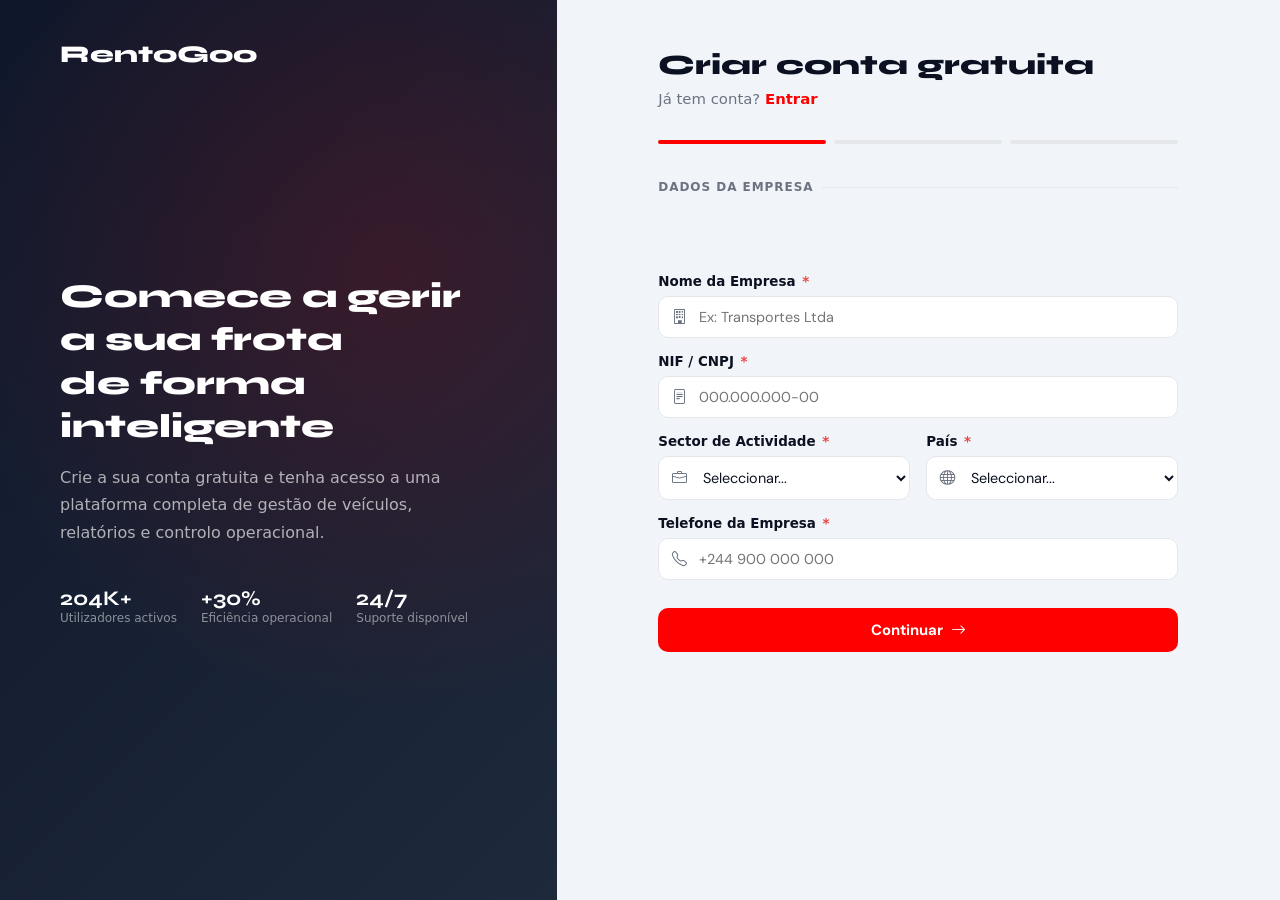
==== register.html @ c77cf235 "commit" ====
<!doctype html>
<html lang="pt">
  <head>
    <meta charset="UTF-8" />
    <meta name="viewport" content="width=device-width, initial-scale=1.0" />
    <title>Registar — RentoGoo</title>
    <link
      href="https://fonts.googleapis.com/css2?family=Syne:wght@400;600;700;800&family=DM+Sans:wght@300;400;500;600&display=swap"
      rel="stylesheet"
    />
    <link
      href="https://cdn.jsdelivr.net/npm/bootstrap-icons@1.11.3/font/bootstrap-icons.min.css"
      rel="stylesheet"
    />
    <link rel="stylesheet" href="assets/css/register.css" />
    <link rel="stylesheet" href="assets/css/main.css" />
  </head>
  <body>
    <!-- Visual esquerdo -->
    <div class="auth-visual">
      <a href="index.html" class="visual-logo">RentoGoo</a>

      <div class="visual-content">
        <h2>
          Comece a gerir a sua frota<br />
          de forma inteligente
        </h2>

        <p>
          Crie a sua conta gratuita e tenha acesso a uma plataforma completa de
          gestão de veículos, relatórios e controlo operacional.
        </p>

        <!-- Stats leves (opcional) -->
        <div class="visual-stats">
          <div class="vs-item">
            <div class="vs-num">204K+</div>
            <div class="vs-label">Utilizadores activos</div>
          </div>

          <div class="vs-item">
            <div class="vs-num">+30%</div>
            <div class="vs-label">Eficiência operacional</div>
          </div>

          <div class="vs-item">
            <div class="vs-num">24/7</div>
            <div class="vs-label">Suporte disponível</div>
          </div>
        </div>
      </div>
    </div>
    <!-- Form direito -->
    <div class="auth-form-panel">
      <div class="auth-form-wrap">
        <div class="form-header">
          <h1>Criar conta gratuita</h1>
          <p>Já tem conta? <a href="login.html">Entrar</a></p>
        </div>

        <!-- Barra de progresso -->
        <div class="steps-bar">
          <div class="step-bar-item active" id="bar1"></div>
          <div class="step-bar-item" id="bar2"></div>
          <div class="step-bar-item" id="bar3"></div>
        </div>

        <form id="registerForm" novalidate>
          <!-- ── PASSO 1: Dados da Empresa ── -->
          <div class="form-section active" id="step1">
            <div class="section-title">Dados da Empresa</div>
            <div class="form-grid">
              <div class="form-group full">
                <label class="form-label" for="company"
                  >Nome da Empresa <span class="required">*</span></label
                >
                <div class="input-wrap">
                  <i class="bi bi-building input-icon"></i>
                  <input
                    type="text"
                    id="company"
                    class="form-input"
                    placeholder="Ex: Transportes Ltda"
                  />
                </div>
              </div>

              <div class="form-group full">
                <label class="form-label" for="nif"
                  >NIF / CNPJ <span class="required">*</span></label
                >
                <div class="input-wrap">
                  <i class="bi bi-file-text input-icon"></i>
                  <input
                    type="text"
                    id="nif"
                    class="form-input"
                    placeholder="000.000.000-00"
                  />
                </div>
              </div>

              <div class="form-group">
                <label class="form-label" for="sector"
                  >Sector de Actividade <span class="required">*</span></label
                >
                <div class="input-wrap">
                  <i class="bi bi-briefcase input-icon"></i>
                  <select id="sector" class="form-input">
                    <option value="">Seleccionar...</option>
                    <option>Aluguer de Veículos</option>
                    <option>Logística e Transportes</option>
                    <option>Construção e Obras</option>
                    <option>Serviços de Saúde</option>
                    <option>Distribuição</option>
                    <option>Telecomunicações</option>
                    <option>Outro</option>
                  </select>
                </div>
              </div>

              <div class="form-group">
                <label class="form-label" for="country"
                  >País <span class="required">*</span></label
                >
                <div class="input-wrap">
                  <i class="bi bi-globe input-icon"></i>
                  <select id="country" class="form-input">
                    <option value="">Seleccionar...</option>
                    <option>Angola</option>
                    <option>Brasil</option>
                    <option>Portugal</option>
                    <option>Moçambique</option>
                    <option>Cabo Verde</option>
                    <option>Outro</option>
                  </select>
                </div>
              </div>

              <div class="form-group full">
                <label class="form-label" for="phone"
                  >Telefone da Empresa <span class="required">*</span></label
                >
                <div class="input-wrap">
                  <i class="bi bi-telephone input-icon"></i>
                  <input
                    type="tel"
                    id="phone"
                    class="form-input"
                    placeholder="+244 900 000 000"
                  />
                </div>
              </div>
            </div>

            <div class="form-nav">
              <button type="button" class="btn-next" onclick="goStep(2)">
                Continuar <i class="bi bi-arrow-right"></i>
              </button>
            </div>
          </div>

          <!-- ── PASSO 2: Dados do Responsável ── -->
          <div class="form-section" id="step2">
            <div class="section-title">Responsável de Frota</div>
            <div class="form-grid">
              <div class="form-group">
                <label class="form-label" for="firstName"
                  >Nome <span class="required">*</span></label
                >
                <div class="input-wrap">
                  <i class="bi bi-person input-icon"></i>
                  <input
                    type="text"
                    id="firstName"
                    class="form-input"
                    placeholder="Nome"
                  />
                </div>
              </div>

              <div class="form-group">
                <label class="form-label" for="lastName"
                  >Apelido <span class="required">*</span></label
                >
                <div class="input-wrap">
                  <i class="bi bi-person input-icon"></i>
                  <input
                    type="text"
                    id="lastName"
                    class="form-input"
                    placeholder="Apelido"
                  />
                </div>
              </div>

              <div class="form-group full">
                <label class="form-label" for="regEmail"
                  >Email <span class="required">*</span></label
                >
                <div class="input-wrap">
                  <i class="bi bi-envelope input-icon"></i>
                  <input
                    type="email"
                    id="regEmail"
                    class="form-input"
                    placeholder="nome@empresa.com"
                  />
                </div>
              </div>

              <div class="form-group full">
                <label class="form-label" for="role">Cargo / Função</label>
                <div class="input-wrap">
                  <i class="bi bi-person-badge input-icon"></i>
                  <select id="role" class="form-input">
                    <option value="">Seleccionar (opcional)</option>
                    <option>Gestor de Frota</option>
                    <option>Director de Operações</option>
                    <option>Administrador</option>
                    <option>Responsável de Logística</option>
                    <option>Outro</option>
                  </select>
                </div>
              </div>

              <div class="form-group full">
                <label class="form-label" for="regPassword"
                  >Password <span class="required">*</span></label
                >
                <div class="input-wrap">
                  <i class="bi bi-lock input-icon"></i>
                  <input
                    type="password"
                    id="regPassword"
                    class="form-input"
                    placeholder="Mínimo 8 caracteres"
                  />
                  <button
                    type="button"
                    class="toggle-pass"
                    onclick="togglePassword('regPassword', this)"
                  >
                    <i class="bi bi-eye"></i>
                  </button>
                </div>
                <div class="password-strength">
                  <div class="strength-bar">
                    <div class="strength-fill" id="strengthFill"></div>
                  </div>
                  <span class="strength-label" id="strengthLabel"></span>
                </div>
              </div>

              <div class="form-group full">
                <label class="form-label" for="confirmPassword"
                  >Confirmar Password <span class="required">*</span></label
                >
                <div class="input-wrap">
                  <i class="bi bi-lock-fill input-icon"></i>
                  <input
                    type="password"
                    id="confirmPassword"
                    class="form-input"
                    placeholder="Repita a password"
                  />
                  <button
                    type="button"
                    class="toggle-pass"
                    onclick="togglePassword('confirmPassword', this)"
                  >
                    <i class="bi bi-eye"></i>
                  </button>
                </div>
              </div>
            </div>

            <div class="form-nav">
              <button type="button" class="btn-back" onclick="goStep(1)">
                <i class="bi bi-arrow-left"></i> Voltar
              </button>
              <button type="button" class="btn-next" onclick="goStep(3)">
                Continuar <i class="bi bi-arrow-right"></i>
              </button>
            </div>
          </div>

          <!-- ── PASSO 3: Plano + Frota ── -->
          <div class="form-section" id="step3">
            <div class="section-title">Plano e Frota</div>

            <div style="margin-bottom: 24px">
              <label class="form-label" style="margin-bottom: 12px"
                >Escolha o seu plano <span class="required">*</span></label
              >
              <div class="plan-cards">
                <div
                  class="plan-card-option selected"
                  onclick="selectPlan(this, 'starter')"
                >
                  <input type="radio" name="plan" value="starter" checked />
                  <div class="pco-name">Starter</div>
                  <div class="pco-price">
                    R$ <strong>49,90</strong> / veículo
                  </div>
                  <div class="pco-check"><i class="bi bi-check"></i></div>
                </div>
                <div
                  class="plan-card-option"
                  onclick="selectPlan(this, 'elite')"
                >
                  <input type="radio" name="plan" value="elite" />
                  <div class="pco-name">Elite</div>
                  <div class="pco-price">
                    R$ <strong>109,90</strong> / veículo
                  </div>
                  <div class="pco-check"><i class="bi bi-check"></i></div>
                </div>
              </div>
            </div>

            <div style="margin-bottom: 24px">
              <label class="form-label" style="margin-bottom: 12px"
                >Número estimado de veículos</label
              >
              <div class="vehicle-counter">
                <button
                  type="button"
                  class="vc-btn"
                  onclick="changeVehicles(-5)"
                >
                  −
                </button>
                <div>
                  <div class="vc-value" id="vehicleCount">5</div>
                  <div class="vc-label">veículos</div>
                </div>
                <button
                  type="button"
                  class="vc-btn"
                  onclick="changeVehicles(5)"
                >
                  +
                </button>
              </div>
            </div>

            <div class="terms-check">
              <input type="checkbox" id="terms" />
              <label for="terms">
                Aceito os <a href="#">Termos de Serviço</a> e a
                <a href="#">Política de Privacidade</a>. Compreendo que terei 14
                dias de teste gratuito.
              </label>
            </div>

            <div class="form-nav">
              <button type="button" class="btn-back" onclick="goStep(2)">
                <i class="bi bi-arrow-left"></i> Voltar
              </button>
              <button type="submit" class="btn-submit">
                <i class="bi bi-rocket-takeoff"></i> Criar Conta Grátis
              </button>
            </div>
          </div>
        </form>
      </div>
    </div>

    <script>
      let currentStep = 1;
      let vehicleCount = 5;

      function goStep(step) {
        document
          .getElementById(`step${currentStep}`)
          .classList.remove("active");
        currentStep = step;
        document.getElementById(`step${currentStep}`).classList.add("active");

        // Actualizar barra
        for (let i = 1; i <= 3; i++) {
          const bar = document.getElementById(`bar${i}`);
          bar.classList.remove("active", "done");
          if (i < step) bar.classList.add("done");
          else if (i === step) bar.classList.add("active");
        }
      }

      function selectPlan(el, plan) {
        document
          .querySelectorAll(".plan-card-option")
          .forEach((c) => c.classList.remove("selected"));
        el.classList.add("selected");
        el.querySelector("input").checked = true;
      }

      function changeVehicles(delta) {
        vehicleCount = Math.max(5, vehicleCount + delta);
        document.getElementById("vehicleCount").textContent = vehicleCount;
      }

      function togglePassword(id, btn) {
        const input = document.getElementById(id);
        const icon = btn.querySelector("i");
        if (input.type === "password") {
          input.type = "text";
          icon.className = "bi bi-eye-slash";
        } else {
          input.type = "password";
          icon.className = "bi bi-eye";
        }
      }

      // Força da password
      document
        .getElementById("regPassword")
        .addEventListener("input", function () {
          const val = this.value;
          const fill = document.getElementById("strengthFill");
          const label = document.getElementById("strengthLabel");
          let strength = 0;
          if (val.length >= 8) strength++;
          if (/[A-Z]/.test(val)) strength++;
          if (/[0-9]/.test(val)) strength++;
          if (/[^A-Za-z0-9]/.test(val)) strength++;

          const map = [
            { w: "0%", bg: "transparent", txt: "" },
            { w: "25%", bg: "#ef4444", txt: "Fraca" },
            { w: "55%", bg: "#f59e0b", txt: "Razoável" },
            { w: "80%", bg: "#3b82f6", txt: "Boa" },
            { w: "100%", bg: "#10b981", txt: "Excelente" },
          ];
          fill.style.width = map[strength].w;
          fill.style.background = map[strength].bg;
          label.textContent = map[strength].txt;
          label.style.color = map[strength].bg;
        });

      // Submit
      document
        .getElementById("registerForm")
        .addEventListener("submit", function (e) {
          e.preventDefault();
          if (!document.getElementById("terms").checked) {
            alert("Por favor aceite os Termos de Serviço para continuar.");
            return;
          }
          alert("Conta criada com sucesso! A redirecionar para o painel...");
        });
    </script>
  </body>
</html>
---- assets/css/register.css ----
*,
*::before,
*::after {
  box-sizing: border-box;
  margin: 0;
  padding: 0;
}

body {
  font-family: "DM Sans", sans-serif;
  background: var(--bg);
  min-height: 100vh;
  display: grid;
  grid-template-columns: 1fr 1.3fr;
}
/* ── Painel esquerdo CLEAN ── */
.auth-visual {
  background: linear-gradient(135deg, #0f172a, #1e293b);
  position: relative;
  display: flex;
  flex-direction: column;
  justify-content: center;
  padding: 60px;
  overflow: hidden;
}

/* Fundo suave */
.auth-visual::before {
  content: "";
  position: absolute;
  inset: 0;
  background: radial-gradient(
    circle at 70% 30%,
    rgba(255, 0, 0, 0.15),
    transparent 60%
  );
}

/* remove grid */
.auth-visual::after {
  display: none;
}

.visual-logo {
  position: absolute;
  top: 40px;
  left: 60px;
  z-index: 2;
  font-family: "Syne", sans-serif;
  font-size: 1.5rem;
  font-weight: 800;
  color: #fff;
  text-decoration: none;
}

.visual-content {
  position: relative;
  z-index: 2;
  max-width: 420px;
}

.visual-content h2 {
  font-family: "Syne", sans-serif;
  font-size: clamp(1.8rem, 2.6vw, 2.3rem);
  font-weight: 800;
  color: #fff;
  margin-bottom: 16px;
  line-height: 1.3;
}

.visual-content p {
  color: rgba(255, 255, 255, 0.65);
  font-size: 1rem;
  line-height: 1.7;
}

/* Stats */
.visual-stats {
  margin-top: 40px;
  display: flex;
  gap: 24px;
}

.vs-num {
  font-family: "Syne", sans-serif;
  font-size: 1.3rem;
  font-weight: 700;
  color: #fff;
}

.vs-label {
  font-size: 0.75rem;
  color: rgba(255, 255, 255, 0.5);
}
/* ── Painel direito ── */
.auth-form-panel {
  display: flex;
  align-items: flex-start;
  justify-content: center;
  padding: 48px 32px;
  overflow-y: auto;
}

.auth-form-wrap {
  width: 100%;
  max-width: 520px;
}

.form-header {
  margin-bottom: 32px;
}
.form-header h1 {
  font-family: "Syne", sans-serif;
  font-size: 1.75rem;
  font-weight: 800;
  color: var(--dark);
  margin-bottom: 8px;
}
.form-header p {
  color: var(--muted);
  font-size: 0.93rem;
}
.form-header a {
  color: var(--accent);
  text-decoration: none;
  font-weight: 600;
}

/* Steps indicator (topo do form) */
.steps-bar {
  display: flex;
  gap: 8px;
  margin-bottom: 36px;
}
.step-bar-item {
  flex: 1;
  height: 4px;
  border-radius: 4px;
  background: var(--border);
  transition: background 0.3s;
}
.step-bar-item.active {
  background: var(--accent);
}
.step-bar-item.done {
  background: #10b981;
}

/* Secção do form */
.form-section {
  display: none;
}
.form-section.active {
  display: block;
  animation: fadeIn 0.3s ease;
}
@keyframes fadeIn {
  from {
    opacity: 0;
    transform: translateY(6px);
  }
  to {
    opacity: 1;
    transform: translateY(0);
  }
}

.section-title {
  font-size: 0.75rem;
  font-weight: 700;
  text-transform: uppercase;
  letter-spacing: 0.08em;
  color: var(--muted);
  margin-bottom: 20px;
  display: flex;
  align-items: center;
  gap: 8px;
}
.section-title::after {
  content: "";
  flex: 1;
  height: 1px;
  background: var(--border);
}

/* Grid de campos */
.form-grid {
  display: grid;
  grid-template-columns: 1fr 1fr;
  gap: 16px;
}
.form-grid .full {
  grid-column: 1 / -1;
}

.form-group {
  margin-bottom: 0;
}
.form-label {
  display: block;
  font-size: 0.84rem;
  font-weight: 600;
  color: var(--dark);
  margin-bottom: 7px;
}
.form-label .required {
  color: var(--error);
  margin-left: 2px;
}
.input-wrap {
  position: relative;
}
.input-icon {
  position: absolute;
  left: 14px;
  top: 50%;
  transform: translateY(-50%);
  color: var(--muted);
  font-size: 0.95rem;
  pointer-events: none;
}
.form-input {
  width: 100%;
  padding: 11px 14px 11px 40px;
  border: 1.5px solid var(--border);
  border-radius: 10px;
  font-size: 0.9rem;
  font-family: "DM Sans", sans-serif;
  color: var(--dark);
  background: var(--surface);
  transition:
    border-color 0.2s,
    box-shadow 0.2s;
  outline: none;
}
.form-input:focus {
  border-color: var(--accent);
  box-shadow: 0 0 0 3px rgba(13, 110, 253, 0.1);
}
.form-input.error {
  border-color: var(--error);
}
select.form-input {
  cursor: pointer;
}

.toggle-pass {
  position: absolute;
  right: 14px;
  top: 50%;
  transform: translateY(-50%);
  color: var(--muted);
  cursor: pointer;
  font-size: 0.95rem;
  background: none;
  border: none;
  padding: 0;
}

/* Força da password */
.password-strength {
  margin-top: 8px;
}
.strength-bar {
  height: 3px;
  border-radius: 3px;
  background: var(--border);
  overflow: hidden;
  margin-bottom: 4px;
}
.strength-fill {
  height: 100%;
  width: 0;
  border-radius: 3px;
  transition:
    width 0.3s,
    background 0.3s;
}
.strength-label {
  font-size: 0.75rem;
  color: var(--muted);
}

/* Seleção de plano */
.plan-cards {
  display: grid;
  grid-template-columns: 1fr 1fr;
  gap: 12px;
  margin-bottom: 0;
}
.plan-card-option {
  border: 2px solid var(--border);
  border-radius: 12px;
  padding: 18px 16px;
  cursor: pointer;
  transition:
    border-color 0.2s,
    background 0.2s;
  position: relative;
}
.plan-card-option:hover {
  border-color: var(--accent);
}
.plan-card-option.selected {
  border-color: var(--accent);
  background: color-mix(in srgb, var(--accent) 5%, transparent);
}
.plan-card-option input[type="radio"] {
  position: absolute;
  opacity: 0;
  pointer-events: none;
}
.plan-card-option .pco-name {
  font-weight: 700;
  font-size: 0.95rem;
  color: var(--dark);
  margin-bottom: 4px;
}
.plan-card-option .pco-price {
  font-size: 0.82rem;
  color: var(--muted);
}
.plan-card-option .pco-price strong {
  color: var(--accent);
  font-size: 1rem;
}
.plan-card-option .pco-check {
  position: absolute;
  top: 12px;
  right: 12px;
  width: 20px;
  height: 20px;
  border-radius: 50%;
  background: var(--accent);
  color: #fff;
  display: none;
  align-items: center;
  justify-content: center;
  font-size: 0.7rem;
}
.plan-card-option.selected .pco-check {
  display: flex;
}

/* Número de veículos */
.vehicle-counter {
  display: flex;
  align-items: center;
  gap: 12px;
}
.vc-btn {
  width: 36px;
  height: 36px;
  border-radius: 8px;
  border: 1.5px solid var(--border);
  background: var(--surface);
  font-size: 1.1rem;
  cursor: pointer;
  display: flex;
  align-items: center;
  justify-content: center;
  color: var(--dark);
  transition: all 0.2s;
}
.vc-btn:hover {
  border-color: var(--accent);
  color: var(--accent);
}
.vc-value {
  font-family: "Syne", sans-serif;
  font-size: 1.3rem;
  font-weight: 700;
  color: var(--dark);
  min-width: 40px;
  text-align: center;
}
.vc-label {
  font-size: 0.82rem;
  color: var(--muted);
}

/* Termos */
.terms-check {
  display: flex;
  gap: 10px;
  align-items: flex-start;
  margin-top: 4px;
}
.terms-check input {
  margin-top: 3px;
  accent-color: var(--accent);
  width: 15px;
  height: 15px;
  flex-shrink: 0;
  cursor: pointer;
}
.terms-check label {
  font-size: 0.84rem;
  color: var(--text);
  cursor: pointer;
  line-height: 1.5;
}
.terms-check a {
  color: var(--accent);
  text-decoration: none;
}

/* Navegação */
.form-nav {
  display: flex;
  gap: 12px;
  margin-top: 28px;
}
.btn-back {
  padding: 12px 24px;
  border-radius: 10px;
  border: 1.5px solid var(--border);
  color: var(--text);
  background: transparent;
  font-size: 0.9rem;
  font-weight: 600;
  font-family: "DM Sans", sans-serif;
  cursor: pointer;
  transition: all 0.2s;
}
.btn-back:hover {
  border-color: var(--accent);
  color: var(--accent);
}
.btn-next,
.btn-submit {
  flex: 1;
  padding: 12px;
  background: var(--accent);
  color: #fff;
  border: none;
  border-radius: 10px;
  font-size: 0.93rem;
  font-weight: 700;
  font-family: "DM Sans", sans-serif;
  cursor: pointer;
  display: flex;
  align-items: center;
  justify-content: center;
  gap: 8px;
  transition:
    background 0.2s,
    transform 0.15s;
}
.btn-next:hover,
.btn-submit:hover {
  background: var(--accent2);
  transform: translateY(-1px);
}

@media (max-width: 768px) {
  body {
    grid-template-columns: 1fr;
  }
  .auth-visual {
    display: none;
  }
  .auth-form-panel {
    padding: 28px 20px;
  }
  .form-grid {
    grid-template-columns: 1fr;
  }
  .plan-cards {
    grid-template-columns: 1fr;
  }
}
---- assets/css/main.css ----
/* Fonts */
:root {
  --default-font:
    "Roboto", system-ui, -apple-system, "Segoe UI", Roboto, "Helvetica Neue",
    Arial, "Noto Sans", "Liberation Sans", sans-serif, "Apple Color Emoji",
    "Segoe UI Emoji", "Segoe UI Symbol", "Noto Color Emoji";
  --heading-font: "Raleway", sans-serif;
  --nav-font: "Lato", sans-serif;
}

/* Global Colors - The following color variables are used throughout the website. Updating them here will change the color scheme of the entire website */
:root {
  --background-color: #f1f5f9; /* Background color for the entire website, including individual sections */
  --default-color: #475569; /* Default color used for the majority of the text content across the entire website */
  --heading-color: #1e293b; /* Color for headings, subheadings and title throughout the website */
  --accent-color: #ff0000; /* Accent color that represents your brand on the website. It's used for buttons, links, and other elements that need to stand out */
  --surface-color: #ffffff; /* The surface color is used as a background of boxed elements within sections, such as cards, icon boxes, or other elements that require a visual separation from the global background. */
  --contrast-color: #ffffff; /* Contrast color for text, ensuring readability against backgrounds of accent, heading, or default colors. */
  --accent: #ff0000;
  --accent2: #ff0000;
  --dark: #0b1120;
  --text: #374151;
  --muted: #6b7280;
  --border: #e5e7eb;
  --surface: #ffffff;
  --bg: #f5f7ff;
  --error: #ef4444;
  --green: #16a34a;
}

/* Nav Menu Colors - The following color variables are used specifically for the navigation menu. They are separate from the global colors to allow for more customization options */
:root {
  --nav-color: #475569; /* The default color of the main navmenu links */
  --nav-hover-color: #ff0000; /* Applied to main navmenu links when they are hovered over or active */
  --nav-mobile-background-color: #ffffff; /* Used as the background color for mobile navigation menu */
  --nav-dropdown-background-color: #ffffff; /* Used as the background color for dropdown items that appear when hovering over primary navigation items */
  --nav-dropdown-color: #475569; /* Used for navigation links of the dropdown items in the navigation menu. */
  --nav-dropdown-hover-color: #ff0000; /* Similar to --nav-hover-color, this color is applied to dropdown navigation links when they are hovered over. */
}

/* Color Presets - These classes override global colors when applied to any section or element, providing reuse of the sam color scheme. */

.light-background {
  --background-color: #f9f9f9;
  --surface-color: #ffffff;
}

.dark-background {
  --background-color: #0d131f;
  --default-color: #ffffff;
  --heading-color: #ffffff;
  --surface-color: #1e293b;
  --contrast-color: #ffffff;
}

/* Smooth scroll */
:root {
  scroll-behavior: smooth;
}

/*--------------------------------------------------------------
# General Styling & Shared Classes
--------------------------------------------------------------*/
body {
  color: var(--default-color);
  background-color: var(--background-color);
  font-family: var(--default-font);
}

a {
  color: var(--accent-color);
  text-decoration: none;
  transition: 0.3s;
}

a:hover {
  color: color-mix(in srgb, var(--accent-color), transparent 25%);
  text-decoration: none;
}

h1,
h2,
h3,
h4,
h5,
h6 {
  color: var(--heading-color);
  font-family: var(--heading-font);
}

/* PHP Email Form Messages
------------------------------*/
.php-email-form .error-message {
  display: none;
  background: #df1529;
  color: #ffffff;
  text-align: left;
  padding: 15px;
  margin-bottom: 24px;
  font-weight: 600;
}

.php-email-form .sent-message {
  display: none;
  color: #ffffff;
  background: #059652;
  text-align: center;
  padding: 15px;
  margin-bottom: 24px;
  font-weight: 600;
}

.php-email-form .loading {
  display: none;
  background: var(--surface-color);
  text-align: center;
  padding: 15px;
  margin-bottom: 24px;
}

.php-email-form .loading:before {
  content: "";
  display: inline-block;
  border-radius: 50%;
  width: 24px;
  height: 24px;
  margin: 0 10px -6px 0;
  border: 3px solid var(--accent-color);
  border-top-color: var(--surface-color);
  animation: php-email-form-loading 1s linear infinite;
}

@keyframes php-email-form-loading {
  0% {
    transform: rotate(0deg);
  }

  100% {
    transform: rotate(360deg);
  }
}

/*--------------------------------------------------------------
# Global Header
--------------------------------------------------------------*/
.header {
  --surface-color: #1b2430;
  color: var(--default-color);
  background-color: var(--background-color);
  padding: 15px 0;
  transition: all 0.5s;
  z-index: 997;
  border-bottom: 1px solid
    color-mix(in srgb, var(--default-color), transparent 90%);
}

.header .logo {
  line-height: 1;
}

.header .logo img {
  max-height: 36px;
  margin-right: 8px;
}

.header .logo h1 {
  font-size: 30px;
  margin: 0;
  font-weight: 600;
  color: var(--heading-color);
}

.header .logo span {
  font-size: 34px;
  padding-left: 2px;
  color: var(--accent-color);
}

.header .btn-getstarted,
.header .btn-getstarted:focus {
  color: var(--contrast-color);
  background: var(--accent-color);
  font-size: 14px;
  padding: 10px 30px;
  margin: 0;
  border-radius: 50px;
  transition: 0.3s;
}

.header .btn-getstarted:hover,
.header .btn-getstarted:focus:hover {
  color: var(--contrast-color);
  background: color-mix(in srgb, var(--accent-color), transparent 15%);
}

@media (max-width: 1200px) {
  .header .logo {
    order: 1;
  }

  .header .btn-getstarted {
    order: 2;
    margin: 0 15px 0 0;
    padding: 6px 20px;
  }

  .header .navmenu {
    order: 3;
  }
}

/*--------------------------------------------------------------
# Navigation Menu
--------------------------------------------------------------*/
/* Navmenu - Desktop */
@media (min-width: 1200px) {
  .navmenu {
    padding: 0;
  }

  .navmenu ul {
    margin: 0;
    padding: 0;
    display: flex;
    list-style: none;
    align-items: center;
  }

  .navmenu li {
    position: relative;
  }

  .navmenu a,
  .navmenu a:focus {
    color: var(--nav-color);
    padding: 18px 15px;
    font-size: 16px;
    font-family: var(--nav-font);
    font-weight: 400;
    display: flex;
    align-items: center;
    justify-content: space-between;
    white-space: nowrap;
    transition: 0.3s;
  }

  .navmenu a i,
  .navmenu a:focus i {
    font-size: 12px;
    line-height: 0;
    margin-left: 5px;
    transition: 0.3s;
  }

  .navmenu li:last-child a {
    padding-right: 0;
  }

  .navmenu li:hover > a,
  .navmenu .active,
  .navmenu .active:focus {
    color: var(--nav-hover-color);
  }

  .navmenu .dropdown ul {
    margin: 0;
    padding: 10px 0;
    background: var(--nav-dropdown-background-color);
    display: block;
    position: absolute;
    visibility: hidden;
    left: 14px;
    top: 130%;
    opacity: 0;
    transition: 0.3s;
    border-radius: 4px;
    z-index: 99;
    box-shadow: 0px 0px 30px rgba(0, 0, 0, 0.1);
  }

  .navmenu .dropdown ul li {
    min-width: 200px;
  }

  .navmenu .dropdown ul a {
    padding: 10px 20px;
    font-size: 15px;
    text-transform: none;
    color: var(--nav-dropdown-color);
  }

  .navmenu .dropdown ul a i {
    font-size: 12px;
  }

  .navmenu .dropdown ul a:hover,
  .navmenu .dropdown ul .active:hover,
  .navmenu .dropdown ul li:hover > a {
    color: var(--nav-dropdown-hover-color);
  }

  .navmenu .dropdown:hover > ul {
    opacity: 1;
    top: 100%;
    visibility: visible;
  }

  .navmenu .dropdown .dropdown ul {
    top: 0;
    left: -90%;
    visibility: hidden;
  }

  .navmenu .dropdown .dropdown:hover > ul {
    opacity: 1;
    top: 0;
    left: -100%;
    visibility: visible;
  }
}

/* Navmenu - Mobile */
@media (max-width: 1199px) {
  .mobile-nav-toggle {
    color: var(--nav-color);
    font-size: 28px;
    line-height: 0;
    margin-right: 10px;
    cursor: pointer;
    transition: color 0.3s;
  }

  .navmenu {
    padding: 0;
    z-index: 9997;
  }

  .navmenu ul {
    display: none;
    list-style: none;
    position: absolute;
    inset: 60px 20px 20px 20px;
    padding: 10px 0;
    margin: 0;
    border-radius: 6px;
    background-color: var(--nav-mobile-background-color);
    overflow-y: auto;
    transition: 0.3s;
    z-index: 9998;
    box-shadow: 0px 0px 30px rgba(0, 0, 0, 0.1);
  }

  .navmenu a,
  .navmenu a:focus {
    color: var(--nav-dropdown-color);
    padding: 10px 20px;
    font-family: var(--nav-font);
    font-size: 17px;
    font-weight: 500;
    display: flex;
    align-items: center;
    justify-content: space-between;
    white-space: nowrap;
    transition: 0.3s;
  }

  .navmenu a i,
  .navmenu a:focus i {
    font-size: 12px;
    line-height: 0;
    margin-left: 5px;
    width: 30px;
    height: 30px;
    display: flex;
    align-items: center;
    justify-content: center;
    border-radius: 50%;
    transition: 0.3s;
    background-color: color-mix(in srgb, var(--accent-color), transparent 90%);
  }

  .navmenu a i:hover,
  .navmenu a:focus i:hover {
    background-color: var(--accent-color);
    color: var(--contrast-color);
  }

  .navmenu a:hover,
  .navmenu .active,
  .navmenu .active:focus {
    color: var(--nav-dropdown-hover-color);
  }

  .navmenu .active i,
  .navmenu .active:focus i {
    background-color: var(--accent-color);
    color: var(--contrast-color);
    transform: rotate(180deg);
  }

  .navmenu .dropdown ul {
    position: static;
    display: none;
    z-index: 99;
    padding: 10px 0;
    margin: 10px 20px;
    background-color: var(--nav-dropdown-background-color);
    border: 1px solid color-mix(in srgb, var(--default-color), transparent 90%);
    box-shadow: none;
    transition: all 0.5s ease-in-out;
  }

  .navmenu .dropdown ul ul {
    background-color: rgba(33, 37, 41, 0.1);
  }

  .navmenu .dropdown > .dropdown-active {
    display: block;
    background-color: rgba(33, 37, 41, 0.03);
  }

  .mobile-nav-active {
    overflow: hidden;
  }

  .mobile-nav-active .mobile-nav-toggle {
    color: #fff;
    position: absolute;
    font-size: 32px;
    top: 15px;
    right: 15px;
    margin-right: 0;
    z-index: 9999;
  }

  .mobile-nav-active .navmenu {
    position: fixed;
    overflow: hidden;
    inset: 0;
    background: rgba(33, 37, 41, 0.8);
    transition: 0.3s;
  }

  .mobile-nav-active .navmenu > ul {
    display: block;
  }
}

/*--------------------------------------------------------------
# Global Footer
--------------------------------------------------------------*/
.footer {
  color: var(--default-color);
  background-color: var(--background-color);
  font-size: 14px;
  padding: 60px 0 30px;
  position: relative;
}

.footer .footer-top {
  padding-bottom: 40px;
  border-bottom: 1px solid
    color-mix(in srgb, var(--default-color), transparent 90%);
}

.footer .footer-info .logo {
  line-height: 1;
}

.footer .footer-info .logo span {
  color: var(--heading-color);
  font-size: 28px;
  font-weight: 700;
  letter-spacing: 0.5px;
  font-family: var(--heading-font);
}

.footer .footer-info p {
  margin-bottom: 0;
  font-size: 14px;
  line-height: 1.6;
}

.footer .social-links {
  display: flex;
  gap: 12px;
}

.footer .social-links a {
  display: flex;
  align-items: center;
  justify-content: center;
  width: 36px;
  height: 36px;
  border-radius: 8px;
  background-color: color-mix(in srgb, var(--default-color), transparent 95%);
  font-size: 16px;
  color: var(--default-color);
  transition: all 0.3s ease;
}

.footer .social-links a:hover {
  color: var(--contrast-color);
  background-color: var(--accent-color);
  transform: translateY(-3px);
}

.footer h4 {
  font-size: 16px;
  font-weight: 600;
  position: relative;
  padding-bottom: 12px;
  margin-bottom: 20px;
}

.footer h4:after {
  content: "";
  position: absolute;
  display: block;
  width: 30px;
  height: 2px;
  background-color: var(--accent-color);
  bottom: 0;
  left: 0;
}

.footer h5 {
  font-size: 14px;
  font-weight: 600;
  margin-bottom: 15px;
}

.footer .footer-links ul {
  list-style: none;
  padding: 0;
  margin: 0;
}

.footer .footer-links ul li {
  padding: 8px 0;
  display: flex;
  align-items: center;
}

.footer .footer-links ul li:first-child {
  padding-top: 0;
}

.footer .footer-links ul a {
  color: color-mix(in srgb, var(--default-color), transparent 20%);
  display: inline-block;
  line-height: 1.2;
  transition: all 0.3s ease;
  position: relative;
}

.footer .footer-links ul a:hover {
  color: var(--accent-color);
  transform: translateX(5px);
}

.footer .footer-newsletter p {
  margin-bottom: 20px;
  line-height: 1.6;
}

.footer .footer-newsletter form {
  margin-top: 25px;
}

.footer .footer-newsletter form .position-relative {
  display: flex;
  margin-bottom: 15px;
}

.footer .footer-newsletter form input[type="email"] {
  height: 44px;
  border-radius: 8px;
  padding: 10px 15px;
  width: 100%;
  color: var(--default-color);
  background-color: var(--surface-color);
  border: 1px solid color-mix(in srgb, var(--default-color), transparent 80%);
  font-size: 14px;
}

.footer .footer-newsletter form input[type="email"]:focus {
  outline: none;
  border-color: var(--accent-color);
}

.footer .footer-newsletter form input[type="email"]::placeholder {
  color: color-mix(in srgb, var(--default-color), transparent 70%);
}

.footer .footer-newsletter form .btn-subscribe {
  position: absolute;
  right: 5px;
  top: 5px;
  bottom: 5px;
  border: 0;
  background-color: var(--accent-color);
  color: var(--contrast-color);
  transition: 0.3s;
  border-radius: 6px;
  display: flex;
  align-items: center;
  justify-content: center;
  width: 34px;
}

.footer .footer-newsletter form .btn-subscribe:hover {
  background-color: color-mix(in srgb, var(--accent-color), transparent 20%);
}

.footer .footer-newsletter form .btn-subscribe i {
  font-size: 18px;
}

.footer .footer-bottom {
  padding-top: 25px;
}

.footer .footer-bottom .copyright p {
  margin-bottom: 0;
  font-size: 13px;
}

.footer .footer-bottom .credits {
  padding-top: 5px;
}

.footer .footer-bottom .legal-links {
  display: flex;
  flex-wrap: wrap;
  gap: 20px;
  justify-content: flex-end;
}

@media (max-width: 767.98px) {
  .footer .footer-bottom .legal-links {
    justify-content: center;
    margin-bottom: 15px;
  }
}

.footer .footer-bottom .legal-links a {
  color: color-mix(in srgb, var(--default-color), transparent 30%);
  font-size: 13px;
  transition: color 0.3s ease;
}

.footer .footer-bottom .legal-links a:hover {
  color: var(--accent-color);
}

@media (max-width: 991.98px) {
  .footer .footer-links,
  .footer .footer-info {
    margin-bottom: 30px;
  }
}

@media (max-width: 767.98px) {
  .footer .trust-badges {
    text-align: left !important;
    margin-top: 20px;
  }

  .footer .copyright,
  .footer .credits {
    text-align: center;
  }
}

/*--------------------------------------------------------------
# Preloader
--------------------------------------------------------------*/
#preloader {
  position: fixed;
  inset: 0;
  z-index: 999999;
  overflow: hidden;
  background: var(--background-color);
  transition: all 0.6s ease-out;
}

#preloader:before {
  content: "";
  position: fixed;
  top: calc(50% - 30px);
  left: calc(50% - 30px);
  border: 6px solid #ffffff;
  border-color: var(--accent-color) transparent var(--accent-color) transparent;
  border-radius: 50%;
  width: 60px;
  height: 60px;
  animation: animate-preloader 1.5s linear infinite;
}

@keyframes animate-preloader {
  0% {
    transform: rotate(0deg);
  }

  100% {
    transform: rotate(360deg);
  }
}

/*--------------------------------------------------------------
# Scroll Top Button
--------------------------------------------------------------*/
.scroll-top {
  position: fixed;
  visibility: hidden;
  opacity: 0;
  right: 15px;
  bottom: 15px;
  z-index: 99999;
  background-color: var(--accent-color);
  width: 40px;
  height: 40px;
  border-radius: 4px;
  transition: all 0.4s;
}

.scroll-top i {
  font-size: 24px;
  color: var(--contrast-color);
  line-height: 0;
}

.scroll-top:hover {
  background-color: color-mix(in srgb, var(--accent-color), transparent 20%);
  color: var(--contrast-color);
}

.scroll-top.active {
  visibility: visible;
  opacity: 1;
}

/*--------------------------------------------------------------
# Disable aos animation delay on mobile devices
--------------------------------------------------------------*/
@media screen and (max-width: 768px) {
  [data-aos-delay] {
    transition-delay: 0 !important;
  }
}

/*--------------------------------------------------------------
# Global Page Titles & Breadcrumbs
--------------------------------------------------------------*/
.page-title {
  text-align: center;
  padding: 20px 0;
}

.page-title .breadcrumbs {
  margin-bottom: 1.5rem;
}

.page-title .breadcrumbs .breadcrumb {
  justify-content: center;
  margin: 0;
  padding: 0;
  background: none;
}

.page-title .breadcrumbs .breadcrumb .breadcrumb-item {
  font-size: 0.9rem;
  color: color-mix(in srgb, var(--default-color), transparent 30%);
}

.page-title .breadcrumbs .breadcrumb .breadcrumb-item.active {
  color: var(--accent-color);
}

.page-title .breadcrumbs .breadcrumb .breadcrumb-item a {
  color: inherit;
  text-decoration: none;
  transition: color 0.3s ease;
}

.page-title .breadcrumbs .breadcrumb .breadcrumb-item a:hover {
  color: var(--accent-color);
}

.page-title .breadcrumbs .breadcrumb .breadcrumb-item a i {
  font-size: 0.9rem;
  margin-right: 0.2rem;
}

.page-title
  .breadcrumbs
  .breadcrumb
  .breadcrumb-item
  + .breadcrumb-item::before {
  color: color-mix(in srgb, var(--default-color), transparent 50%);
}

.page-title .title-wrapper {
  max-width: 800px;
  margin: 0 auto;
  padding: 1rem 0;
}

.page-title .title-wrapper h1 {
  font-size: 2.5rem;
  margin-bottom: 1rem;
  font-weight: 700;
  color: var(--heading-color);
}

.page-title .title-wrapper p {
  font-size: 1.1rem;
  color: color-mix(in srgb, var(--default-color), transparent 20%);
  margin: 0;
  line-height: 1.6;
}

@media (max-width: 768px) {
  .page-title .title-wrapper h1 {
    font-size: 2rem;
  }

  .page-title .title-wrapper p {
    font-size: 1rem;
  }
}

@media (max-width: 576px) {
  .page-title .title-wrapper h1 {
    font-size: 1.75rem;
  }
}

/*--------------------------------------------------------------
# Global Sections
--------------------------------------------------------------*/
section,
.section {
  color: var(--default-color);
  background-color: var(--background-color);
  padding: 60px 0;
  scroll-margin-top: 90px;
  overflow: clip;
}

@media (max-width: 1199px) {
  section,
  .section {
    scroll-margin-top: 66px;
  }
}

/*--------------------------------------------------------------
# Global Section Titles
--------------------------------------------------------------*/
.section-title {
  text-align: center;
  padding-bottom: 60px;
  position: relative;
}

.section-title h2 {
  font-size: 32px;
  font-weight: 700;
  margin-bottom: 20px;
  padding-bottom: 20px;
  position: relative;
}

.section-title h2:after {
  content: "";
  position: absolute;
  display: block;
  width: 50px;
  height: 3px;
  background: var(--accent-color);
  left: 0;
  right: 0;
  bottom: 0;
  margin: auto;
}

.section-title p {
  margin-bottom: 0;
}

/*--------------------------------------------------------------
# Hero Section
--------------------------------------------------------------*/
.hero {
  padding: 40px 0 80px;

  position: relative;
  overflow: hidden;
  background: linear-gradient(
    135deg,
    var(--background-color) 0%,
    color-mix(in srgb, var(--accent-color), transparent 95%) 100%
  );
}

.hero::before {
  content: "";
  position: absolute;
  bottom: -30%;
  left: -10%;
  width: 50%;
  height: 100%;
  background: radial-gradient(
    circle,
    color-mix(in srgb, var(--accent-color), transparent 92%) 0%,
    transparent 70%
  );
  pointer-events: none;
}

.hero::after {
  content: "";
  position: absolute;
  top: 10%;
  right: -5%;
  width: 40%;
  height: 80%;
  background: radial-gradient(
    circle,
    color-mix(in srgb, var(--accent-color), transparent 94%) 0%,
    transparent 60%
  );
  pointer-events: none;
}

.hero .hero-content {
  position: relative;
  z-index: 2;
}

.hero .hero-content .hero-tag {
  display: inline-flex;
  align-items: center;
  gap: 10px;
  margin-bottom: 24px;
}

.hero .hero-content .hero-tag .tag-dot {
  width: 10px;
  height: 10px;
  background: var(--accent-color);
  border-radius: 50%;
  animation: pulse 2s infinite;
}

.hero .hero-content .hero-tag .tag-text {
  font-size: 0.875rem;
  font-weight: 600;
  text-transform: uppercase;
  letter-spacing: 1.5px;
  color: var(--accent-color);
}

.hero .hero-content .hero-headline {
  font-size: 3.5rem;
  font-weight: 700;
  line-height: 1.15;
  margin-bottom: 24px;
  color: var(--heading-color);
}

@media (max-width: 1200px) {
  .hero .hero-content .hero-headline {
    font-size: 3rem;
  }
}

@media (max-width: 992px) {
  .hero .hero-content .hero-headline {
    font-size: 2.5rem;
  }
}

@media (max-width: 576px) {
  .hero .hero-content .hero-headline {
    font-size: 2rem;
  }
}

.hero .hero-content .hero-text {
  font-size: 1.125rem;
  line-height: 1.7;
  color: color-mix(in srgb, var(--default-color), transparent 25%);
  margin-bottom: 40px;
  max-width: 520px;
}

@media (max-width: 768px) {
  .hero .hero-content .hero-text {
    font-size: 1rem;
    margin-bottom: 32px;
  }
}

.hero .hero-content .hero-cta {
  display: flex;
  align-items: center;
  gap: 32px;
  flex-wrap: wrap;
}

@media (max-width: 576px) {
  .hero .hero-content .hero-cta {
    gap: 24px;
  }
}

.hero .hero-content .hero-cta .cta-button {
  display: inline-flex;
  align-items: center;
  gap: 12px;
  background: var(--accent-color);
  color: var(--contrast-color);
  padding: 16px 32px;
  border-radius: 50px;
  font-weight: 600;
  font-size: 0.9375rem;
  text-decoration: none;
  transition: all 0.3s ease;
}

.hero .hero-content .hero-cta .cta-button i {
  transition: transform 0.3s ease;
}

.hero .hero-content .hero-cta .cta-button:hover {
  background: color-mix(in srgb, var(--accent-color), black 12%);
  transform: translateY(-2px);
  box-shadow: 0 16px 40px
    color-mix(in srgb, var(--accent-color), transparent 55%);
}

.hero .hero-content .hero-cta .cta-button:hover i {
  transform: translateX(4px);
}

.hero .hero-content .hero-cta .cta-link {
  display: inline-flex;
  align-items: center;
  gap: 10px;
  color: var(--heading-color);
  font-weight: 500;
  text-decoration: none;
  transition: all 0.3s ease;
}

.hero .hero-content .hero-cta .cta-link i {
  font-size: 1.5rem;
  color: var(--accent-color);
  transition: transform 0.3s ease;
}

.hero .hero-content .hero-cta .cta-link:hover {
  color: var(--accent-color);
}

.hero .hero-content .hero-cta .cta-link:hover i {
  transform: scale(1.1);
}

.hero .stats-grid {
  display: grid;
  grid-template-columns: repeat(2, 1fr);
  gap: 24px;
  position: relative;
  z-index: 2;
}

@media (max-width: 576px) {
  .hero .stats-grid {
    grid-template-columns: 1fr;
    gap: 16px;
  }
}

.hero .stats-grid .stat-card {
  background: var(--surface-color);
  padding: 28px 24px;
  border-radius: 16px;
  display: flex;
  align-items: center;
  gap: 16px;
  border: 1px solid color-mix(in srgb, var(--default-color), transparent 92%);
  transition: all 0.3s ease;
}

.hero .stats-grid .stat-card:hover {
  transform: translateY(-4px);
  box-shadow: 0 20px 50px
    color-mix(in srgb, var(--default-color), transparent 88%);
  border-color: color-mix(in srgb, var(--accent-color), transparent 70%);
}

.hero .stats-grid .stat-card.stat-card-primary {
  background: var(--accent-color);
  border-color: var(--accent-color);
}

.hero .stats-grid .stat-card.stat-card-primary .stat-icon-wrap {
  background: color-mix(in srgb, var(--contrast-color), transparent 80%);
}

.hero .stats-grid .stat-card.stat-card-primary .stat-icon-wrap i {
  color: var(--contrast-color);
}

.hero .stats-grid .stat-card.stat-card-primary .stat-info .stat-value,
.hero .stats-grid .stat-card.stat-card-primary .stat-info .stat-title {
  color: var(--contrast-color);
}

.hero .stats-grid .stat-card.stat-card-primary:hover {
  background: color-mix(in srgb, var(--accent-color), black 10%);
  box-shadow: 0 20px 50px
    color-mix(in srgb, var(--accent-color), transparent 50%);
}

.hero .stats-grid .stat-card.stat-card-accent {
  background: color-mix(in srgb, var(--accent-color), transparent 92%);
  border-color: color-mix(in srgb, var(--accent-color), transparent 80%);
}

.hero .stats-grid .stat-card.stat-card-accent:hover {
  background: color-mix(in srgb, var(--accent-color), transparent 88%);
}

.hero .stats-grid .stat-card .stat-icon-wrap {
  width: 56px;
  height: 56px;
  min-width: 56px;
  background: color-mix(in srgb, var(--accent-color), transparent 88%);
  border-radius: 12px;
  display: flex;
  align-items: center;
  justify-content: center;
}

.hero .stats-grid .stat-card .stat-icon-wrap i {
  font-size: 1.5rem;
  color: var(--accent-color);
}

.hero .stats-grid .stat-card .stat-info .stat-value {
  display: block;
  font-size: 1.75rem;
  font-weight: 700;
  color: var(--heading-color);
  line-height: 1.2;
  margin-bottom: 4px;
}

.hero .stats-grid .stat-card .stat-info .stat-title {
  font-size: 0.875rem;
  color: color-mix(in srgb, var(--default-color), transparent 35%);
}

@keyframes pulse {
  0%,
  100% {
    opacity: 1;
    transform: scale(1);
  }

  50% {
    opacity: 0.6;
    transform: scale(1.2);
  }
}

@media (max-width: 992px) {
  .hero {
    padding: 100px 0 60px;
  }

  .hero .hero-content {
    text-align: center;
    margin-bottom: 48px;
  }

  .hero .hero-content .hero-text {
    margin-left: auto;
    margin-right: auto;
  }

  .hero .hero-content .hero-cta {
    justify-content: center;
  }
}

/*--------------------------------------------------------------
# About Section
--------------------------------------------------------------*/
.about {
  padding-top: 60px;
  background-color: var(--background-color);
  overflow: hidden;
  padding-bottom: 60px;
}

.about .about-images-wrapper {
  position: relative;
  padding-bottom: 60px;
  padding-right: 60px;
  z-index: 1;
}

@media (max-width: 992px) {
  .about .about-images-wrapper {
    padding-right: 0;
    padding-bottom: 0;
    margin-bottom: 40px;
  }
}

.about .image-main {
  border-radius: 20px;
  overflow: hidden;
  position: relative;
  z-index: 2;
  box-shadow: 0 15px 40px -10px
    color-mix(in srgb, var(--default-color), transparent 90%);
}

.about .image-main img {
  width: 100%;
  height: auto;
  display: block;
  transition: transform 0.5s ease;
}

.about .image-main:hover img {
  transform: scale(1.03);
}

.about .image-offset {
  position: absolute;
  bottom: 0;
  right: 0;
  width: 55%;
  border-radius: 16px;
  overflow: hidden;
  border: 8px solid var(--background-color);
  z-index: 3;
  box-shadow: 0 15px 30px -5px
    color-mix(in srgb, var(--default-color), transparent 85%);
}

@media (max-width: 992px) {
  .about .image-offset {
    display: none;
  }
}

.about .image-offset img {
  width: 100%;
  height: auto;
  display: block;
}

.about .experience-badge {
  position: absolute;
  top: 40px;
  left: -30px;
  background: var(--accent-color);
  color: var(--contrast-color);
  padding: 24px 30px;
  border-radius: 16px;
  display: flex;
  flex-direction: column;
  align-items: center;
  text-align: center;
  z-index: 4;
  box-shadow: 0 10px 30px
    color-mix(in srgb, var(--accent-color), transparent 60%);
  animation: float-badge 3s ease-in-out infinite;
}

@media (max-width: 768px) {
  .about .experience-badge {
    left: 20px;
    top: 20px;
    padding: 16px 20px;
  }
}

.about .experience-badge .years {
  font-size: 3rem;
  font-weight: 800;
  line-height: 1;
  display: block;
  margin-bottom: 4px;
}

.about .experience-badge .text {
  font-size: 0.85rem;
  font-weight: 600;
  text-transform: uppercase;
  letter-spacing: 1px;
  line-height: 1.2;
  color: color-mix(in srgb, var(--contrast-color), transparent 10%);
}

.about .shape-pattern {
  position: absolute;
  top: -20px;
  right: 20px;
  width: 200px;
  height: 200px;
  z-index: 1;
  background-image: radial-gradient(
    color-mix(in srgb, var(--accent-color), transparent 85%) 2px,
    transparent 2px
  );
  background-size: 20px 20px;
  opacity: 0.7;
}

@media (min-width: 1200px) {
  .about .about-content {
    padding-left: 40px;
  }
}

.about .section-subtitle {
  display: inline-block;
  font-size: 0.875rem;
  font-weight: 700;
  text-transform: uppercase;
  letter-spacing: 1.5px;
  color: var(--accent-color);
  margin-bottom: 12px;
  position: relative;
  padding-left: 45px;
}

.about .section-subtitle::before {
  content: "";
  position: absolute;
  left: 0;
  top: 50%;
  width: 35px;
  height: 2px;
  background: var(--accent-color);
  transform: translateY(-50%);
}

.about h2 {
  font-size: 2.25rem;
  font-weight: 700;
  line-height: 1.2;
  margin-bottom: 20px;
}

@media (max-width: 768px) {
  .about h2 {
    font-size: 1.75rem;
  }
}

.about .lead-text {
  font-size: 1.1rem;
  color: color-mix(in srgb, var(--default-color), transparent 20%);
  margin-bottom: 16px;
  font-weight: 500;
}

.about .description {
  color: color-mix(in srgb, var(--default-color), transparent 40%);
  line-height: 1.7;
}

.about .features-grid {
  display: grid;
  grid-template-columns: repeat(2, 1fr);
  gap: 16px;
  margin-bottom: 30px;
}

@media (max-width: 576px) {
  .about .features-grid {
    grid-template-columns: 1fr;
  }
}

.about .feature-card {
  display: flex;
  align-items: center;
  gap: 12px;
  background: var(--surface-color);
  padding: 12px 16px;
  border-radius: 8px;
  border: 1px solid color-mix(in srgb, var(--default-color), transparent 90%);
  transition: all 0.3s ease;
}

.about .feature-card i {
  color: var(--accent-color);
  font-size: 1.2rem;
}

.about .feature-card span {
  font-weight: 600;
  font-size: 0.95rem;
  color: var(--heading-color);
}

.about .feature-card:hover {
  border-color: var(--accent-color);
  transform: translateX(5px);
}

.about .stats-row {
  display: flex;
  gap: 30px;
  margin-bottom: 35px;
  padding: 25px 0;
  border-top: 1px solid
    color-mix(in srgb, var(--default-color), transparent 90%);
  border-bottom: 1px solid
    color-mix(in srgb, var(--default-color), transparent 90%);
}

@media (max-width: 576px) {
  .about .stats-row {
    flex-direction: column;
    gap: 20px;
    padding: 20px 0;
  }
}

.about .stat-box {
  display: flex;
  flex-direction: column;
}

.about .stat-box .number {
  font-size: 1.75rem;
  font-weight: 800;
  color: var(--accent-color);
  line-height: 1.2;
}

.about .stat-box .label {
  font-size: 0.875rem;
  color: color-mix(in srgb, var(--default-color), transparent 40%);
  font-weight: 500;
}

.about .action-buttons {
  display: flex;
  align-items: center;
  gap: 30px;
  flex-wrap: wrap;
}

.about .btn-primary-custom {
  background: var(--accent-color);
  color: var(--contrast-color);
  padding: 12px 30px;
  border-radius: 50px;
  font-weight: 600;
  display: inline-flex;
  align-items: center;
  gap: 8px;
  transition: 0.3s;
}

.about .btn-primary-custom:hover {
  background: var(--accent-color);
  transform: translateY(-2px);
}

.about .btn-primary-custom:hover i {
  transition: 0.3s;
  transform: translateX(4px);
}

.about .contact-info {
  display: flex;
  align-items: center;
  gap: 12px;
}

.about .contact-info .icon-box {
  width: 45px;
  height: 45px;
  border-radius: 50%;
  background: color-mix(in srgb, var(--accent-color), transparent 90%);
  color: var(--accent-color);
  display: flex;
  align-items: center;
  justify-content: center;
  font-size: 1.2rem;
  transition: 0.3s;
}

.about .contact-info .text {
  display: flex;
  flex-direction: column;
  font-size: 0.875rem;
}

.about .contact-info .text span {
  color: color-mix(in srgb, var(--default-color), transparent 50%);
  font-size: 0.8rem;
}

.about .contact-info .text a {
  font-weight: 700;
  color: var(--heading-color);
  font-size: 1rem;
}

.about .contact-info .text a:hover {
  color: var(--accent-color);
}

.about .contact-info:hover .icon-box {
  background: var(--accent-color);
  color: var(--contrast-color);
}

@keyframes float-badge {
  0%,
  100% {
    transform: translateY(0);
  }

  50% {
    transform: translateY(-8px);
  }
}

/*--------------------------------------------------------------
# Services Section
--------------------------------------------------------------*/
.services {
  padding: 100px 0;
  background-color: var(--background-color);
}

@media (max-width: 768px) {
  .services {
    padding: 64px 0;
  }
}

.services .service-card {
  position: relative;
  padding: 32px;
  border-radius: 16px;
  background: var(--surface-color);
  box-shadow: 0 10px 40px rgba(0, 0, 0, 0.08);
  transition: all 0.4s cubic-bezier(0.25, 0.46, 0.45, 0.94);
  height: 100%;
  display: flex;
  flex-direction: column;
}

.services .service-card:hover {
  transform: translateY(-8px);
  box-shadow: 0 20px 60px rgba(0, 0, 0, 0.12);
}

.services .service-card:hover .icon-wrapper {
  background: var(--accent-color);
}

.services .service-card:hover .icon-wrapper i {
  color: var(--contrast-color);
}

.services .service-card:hover .service-link i {
  transform: translateX(4px);
}

.services .service-card.featured {
  background: var(--accent-color);
  transform: scale(1.02);
}

@media (min-width: 992px) {
  .services .service-card.featured {
    transform: scale(1.05);
  }
}

.services .service-card.featured:hover {
  transform: scale(1.02) translateY(-8px);
}

@media (min-width: 992px) {
  .services .service-card.featured:hover {
    transform: scale(1.05) translateY(-8px);
  }
}

.services .service-card.featured .icon-wrapper {
  background: color-mix(in srgb, var(--contrast-color) 20%, transparent);
}

.services .service-card.featured .icon-wrapper i {
  color: var(--contrast-color);
}

.services .service-card.featured h3 {
  color: var(--contrast-color);
}

.services .service-card.featured p {
  color: color-mix(in srgb, var(--contrast-color) 85%, transparent);
}

.services .service-card.featured .service-link {
  color: var(--contrast-color);
}

.services .service-card.featured .service-link:hover {
  color: var(--contrast-color);
}

.services .service-card .featured-badge {
  position: absolute;
  top: 16px;
  right: 16px;
  display: inline-flex;
  align-items: center;
  gap: 6px;
  padding: 6px 12px;
  border-radius: 50px;
  font-size: 12px;
  font-weight: 600;
  text-transform: uppercase;
  letter-spacing: 1px;
  background: color-mix(in srgb, var(--contrast-color) 20%, transparent);
  color: var(--contrast-color);
}

.services .service-card .featured-badge i {
  font-size: 10px;
}

.services .service-card .icon-wrapper {
  width: 56px;
  height: 56px;
  border-radius: 12px;
  background: color-mix(in srgb, var(--accent-color) 15%, transparent);
  display: flex;
  align-items: center;
  justify-content: center;
  margin-bottom: 24px;
  transition: all 0.3s ease;
}

.services .service-card .icon-wrapper i {
  font-size: 28px;
  color: var(--accent-color);
  transition: all 0.3s ease;
}

.services .service-card h3 {
  font-size: 20px;
  font-weight: 600;
  line-height: 1.4;
  margin-bottom: 12px;
  color: var(--heading-color);
}

.services .service-card p {
  font-size: 16px;
  line-height: 1.7;
  color: var(--default-color);
  margin-bottom: 24px;
  flex-grow: 1;
}

.services .service-card .service-link {
  display: inline-flex;
  align-items: center;
  gap: 8px;
  font-size: 14px;
  font-weight: 600;
  color: var(--accent-color);
  transition: all 0.3s ease;
}

.services .service-card .service-link i {
  font-size: 16px;
  transition: transform 0.3s ease;
}

.services .service-card .service-link:hover {
  color: color-mix(in srgb, var(--accent-color) 80%, black);
}

@media (max-width: 768px) {
  .services .service-card {
    padding: 24px;
  }

  .services .service-card .icon-wrapper {
    width: 48px;
    height: 48px;
  }

  .services .service-card .icon-wrapper i {
    font-size: 24px;
  }

  .services .service-card h3 {
    font-size: 18px;
  }
}

.services .stats-row {
  margin-top: 64px;
  padding: 48px 32px;
  background: color-mix(in srgb, var(--accent-color) 8%, transparent);
  border-radius: 16px;
}

@media (max-width: 768px) {
  .services .stats-row {
    margin-top: 48px;
    padding: 32px 24px;
  }
}

.services .stats-row .stat-item {
  text-align: center;
}

.services .stats-row .stat-item .stat-number {
  display: block;
  font-size: 36px;
  font-weight: 800;
  line-height: 1;
  color: var(--accent-color);
  margin-bottom: 8px;
}

@media (max-width: 768px) {
  .services .stats-row .stat-item .stat-number {
    font-size: 28px;
  }
}

.services .stats-row .stat-item .stat-label {
  display: block;
  font-size: 14px;
  font-weight: 600;
  text-transform: uppercase;
  letter-spacing: 1px;
  color: var(--default-color);
}

@media (max-width: 768px) {
  .services .stats-row .stat-item .stat-label {
    font-size: 12px;
  }
}

/*--------------------------------------------------------------
# Portfolio Section
--------------------------------------------------------------*/
@media (max-width: 768px) {
  .portfolio {
    padding: 64px 0;
  }
}

.portfolio .filters-wrapper {
  display: flex;
  justify-content: center;
  margin-bottom: 48px;
}

@media (max-width: 768px) {
  .portfolio .filters-wrapper {
    margin-bottom: 32px;
  }
}

.portfolio .portfolio-filters {
  display: inline-flex;
  flex-wrap: wrap;
  justify-content: center;
  gap: 8px;
  padding: 8px;
  margin: 0;
  list-style: none;
  border-radius: 50px;
  box-shadow: 0 4px 20px
    color-mix(in srgb, var(--default-color) 8%, transparent);
}

@media (max-width: 768px) {
  .portfolio .portfolio-filters {
    border-radius: 16px;
    padding: 8px;
    gap: 6px;
  }
}

.portfolio .portfolio-filters li {
  padding: 12px 24px;
  font-size: 14px;
  font-weight: 600;
  border-radius: 50px;
  cursor: pointer;
  transition: all 0.3s cubic-bezier(0.25, 0.46, 0.45, 0.94);
  color: var(--default-color);
  background: transparent;
}

@media (max-width: 768px) {
  .portfolio .portfolio-filters li {
    padding: 10px 16px;
    font-size: 13px;
  }
}

.portfolio .portfolio-filters li:hover {
  color: var(--accent-color);
  background: color-mix(in srgb, var(--accent-color) 10%, transparent);
}

.portfolio .portfolio-filters li.filter-active {
  background: var(--accent-color);
  color: var(--contrast-color);
  box-shadow: 0 4px 16px
    color-mix(in srgb, var(--accent-color) 40%, transparent);
}

.portfolio .project-card {
  background: var(--surface-color);
  border-radius: 16px;
  overflow: hidden;
  box-shadow: 0 10px 40px
    color-mix(in srgb, var(--default-color) 8%, transparent);
  transition: all 0.4s cubic-bezier(0.25, 0.46, 0.45, 0.94);
  height: 100%;
  display: flex;
  flex-direction: column;
}

.portfolio .project-card:hover {
  transform: translateY(-8px);
  box-shadow: 0 20px 60px
    color-mix(in srgb, var(--default-color) 12%, transparent);
}

.portfolio .project-card:hover .image-wrapper img {
  transform: scale(1.08);
}

.portfolio .project-card:hover .image-wrapper .hover-overlay {
  opacity: 1;
  visibility: visible;
}

.portfolio .project-card.featured .image-wrapper::before {
  content: "";
  position: absolute;
  inset: 0;
  background: linear-gradient(
    135deg,
    color-mix(in srgb, var(--accent-color) 20%, transparent),
    transparent
  );
  z-index: 1;
  pointer-events: none;
}

.portfolio .project-card .image-wrapper {
  position: relative;
  height: 220px;
  overflow: hidden;
}

@media (max-width: 576px) {
  .portfolio .project-card .image-wrapper {
    height: 200px;
  }
}

.portfolio .project-card .image-wrapper img {
  width: 100%;
  height: 100%;
  object-fit: cover;
  transition: transform 0.5s cubic-bezier(0.25, 0.46, 0.45, 0.94);
}

.portfolio .project-card .image-wrapper .hover-overlay {
  position: absolute;
  inset: 0;
  background: linear-gradient(
    180deg,
    transparent 0%,
    color-mix(in srgb, var(--default-color) 80%, transparent) 100%
  );
  display: flex;
  align-items: flex-end;
  justify-content: center;
  padding-bottom: 24px;
  opacity: 0;
  visibility: hidden;
  transition: all 0.4s cubic-bezier(0.25, 0.46, 0.45, 0.94);
}

.portfolio .project-card .image-wrapper .hover-overlay .overlay-actions {
  display: flex;
  gap: 12px;
}

.portfolio .project-card .image-wrapper .hover-overlay .action-btn {
  width: 48px;
  height: 48px;
  background: var(--surface-color);
  color: var(--accent-color);
  border-radius: 50%;
  display: flex;
  align-items: center;
  justify-content: center;
  font-size: 20px;
  transition: all 0.3s ease;
  box-shadow: 0 4px 16px rgba(0, 0, 0, 0.2);
}

.portfolio .project-card .image-wrapper .hover-overlay .action-btn:hover {
  background: var(--accent-color);
  color: var(--contrast-color);
  transform: scale(1.1);
}

.portfolio .project-card .image-wrapper .category-badge {
  position: absolute;
  top: 16px;
  left: 16px;
  padding: 8px 16px;
  background: var(--surface-color);
  color: var(--accent-color);
  font-size: 12px;
  font-weight: 600;
  text-transform: uppercase;
  letter-spacing: 1px;
  border-radius: 50px;
  box-shadow: 0 4px 12px rgba(0, 0, 0, 0.1);
  z-index: 2;
}

.portfolio .project-card .image-wrapper .featured-badge {
  position: absolute;
  top: 16px;
  right: 16px;
  padding: 8px 14px;
  background: linear-gradient(
    135deg,
    var(--accent-color),
    color-mix(in srgb, var(--accent-color) 70%, #ff6b6b)
  );
  color: var(--contrast-color);
  font-size: 11px;
  font-weight: 700;
  text-transform: uppercase;
  letter-spacing: 0.5px;
  border-radius: 50px;
  display: flex;
  align-items: center;
  gap: 6px;
  box-shadow: 0 4px 16px
    color-mix(in srgb, var(--accent-color) 50%, transparent);
  z-index: 2;
}

.portfolio .project-card .image-wrapper .featured-badge i {
  font-size: 10px;
}

.portfolio .project-card .project-info {
  padding: 24px;
  flex-grow: 1;
  display: flex;
  flex-direction: column;
}

@media (max-width: 576px) {
  .portfolio .project-card .project-info {
    padding: 20px;
  }
}

.portfolio .project-card .project-info h3 {
  font-size: 18px;
  font-weight: 700;
  color: var(--heading-color);
  margin-bottom: 8px;
  line-height: 1.4;
  letter-spacing: -0.02em;
}

.portfolio .project-card .project-info p {
  font-size: 14px;
  color: color-mix(in srgb, var(--default-color) 70%, transparent);
  line-height: 1.6;
  margin-bottom: 16px;
  flex-grow: 1;
}

.portfolio .project-card .project-info .project-meta {
  display: flex;
  justify-content: space-between;
  align-items: center;
  padding-top: 16px;
  border-top: 1px solid
    color-mix(in srgb, var(--default-color) 10%, transparent);
}

.portfolio .project-card .project-info .project-meta .tech-tags {
  display: flex;
  gap: 6px;
  flex-wrap: wrap;
}

.portfolio .project-card .project-info .project-meta .tech-tags span {
  font-size: 11px;
  font-weight: 600;
  padding: 4px 10px;
  border-radius: 50px;
  background: color-mix(in srgb, var(--accent-color) 12%, transparent);
  color: var(--accent-color);
}

.portfolio .project-card .project-info .project-meta .year {
  font-size: 13px;
  font-weight: 600;
  color: color-mix(in srgb, var(--default-color) 50%, transparent);
}

.portfolio .cta-section {
  margin-top: 80px;
  padding: 64px;
  background: linear-gradient(
    135deg,
    var(--accent-color),
    color-mix(in srgb, var(--accent-color) 70%, #6366f1)
  );
  border-radius: 24px;
  position: relative;
  overflow: hidden;
  text-align: center;
}

@media (max-width: 992px) {
  .portfolio .cta-section {
    padding: 48px 32px;
    margin-top: 64px;
  }
}

@media (max-width: 576px) {
  .portfolio .cta-section {
    padding: 40px 24px;
    border-radius: 16px;
  }
}

.portfolio .cta-section .cta-content {
  position: relative;
  z-index: 2;
}

.portfolio .cta-section .cta-label {
  display: inline-flex;
  align-items: center;
  gap: 8px;
  padding: 10px 20px;
  background: color-mix(in srgb, var(--contrast-color) 15%, transparent);
  color: var(--contrast-color);
  font-size: 13px;
  font-weight: 600;
  text-transform: uppercase;
  letter-spacing: 1px;
  border-radius: 50px;
  margin-bottom: 24px;
}

.portfolio .cta-section .cta-label i {
  font-size: 16px;
}

.portfolio .cta-section h3 {
  font-size: 36px;
  font-weight: 800;
  color: var(--contrast-color);
  margin-bottom: 16px;
  letter-spacing: -0.02em;
  line-height: 1.2;
}

@media (max-width: 768px) {
  .portfolio .cta-section h3 {
    font-size: 28px;
  }
}

.portfolio .cta-section p {
  font-size: 18px;
  color: color-mix(in srgb, var(--contrast-color) 85%, transparent);
  max-width: 600px;
  margin: 0 auto 32px;
  line-height: 1.7;
}

@media (max-width: 768px) {
  .portfolio .cta-section p {
    font-size: 16px;
  }
}

.portfolio .cta-section .cta-buttons {
  display: flex;
  justify-content: center;
  gap: 16px;
  flex-wrap: wrap;
}

@media (max-width: 576px) {
  .portfolio .cta-section .cta-buttons {
    flex-direction: column;
    align-items: center;
  }
}

.portfolio .cta-section .btn-cta-primary {
  display: inline-flex;
  align-items: center;
  gap: 10px;
  padding: 16px 36px;
  background: var(--surface-color);
  color: var(--accent-color);
  font-size: 15px;
  font-weight: 700;
  border-radius: 50px;
  text-decoration: none;
  transition: all 0.3s cubic-bezier(0.25, 0.46, 0.45, 0.94);
  box-shadow: 0 8px 24px rgba(0, 0, 0, 0.2);
}

@media (max-width: 576px) {
  .portfolio .cta-section .btn-cta-primary {
    width: 100%;
    justify-content: center;
  }
}

.portfolio .cta-section .btn-cta-primary:hover {
  transform: translateY(-3px) scale(1.02);
  box-shadow: 0 12px 32px rgba(0, 0, 0, 0.25);
}

.portfolio .cta-section .btn-cta-primary:hover i {
  transform: translateX(4px);
}

.portfolio .cta-section .btn-cta-primary i {
  font-size: 18px;
  transition: transform 0.3s ease;
}

.portfolio .cta-section .btn-cta-secondary {
  display: inline-flex;
  align-items: center;
  gap: 10px;
  padding: 16px 36px;
  background: transparent;
  color: var(--contrast-color);
  font-size: 15px;
  font-weight: 600;
  border-radius: 50px;
  border: 2px solid color-mix(in srgb, var(--contrast-color) 40%, transparent);
  text-decoration: none;
  transition: all 0.3s cubic-bezier(0.25, 0.46, 0.45, 0.94);
}

@media (max-width: 576px) {
  .portfolio .cta-section .btn-cta-secondary {
    width: 100%;
    justify-content: center;
  }
}

.portfolio .cta-section .btn-cta-secondary:hover {
  background: color-mix(in srgb, var(--contrast-color) 15%, transparent);
  border-color: var(--contrast-color);
}

.portfolio .cta-section .btn-cta-secondary i {
  font-size: 20px;
}

.portfolio .cta-section .cta-decoration {
  position: absolute;
  inset: 0;
  pointer-events: none;
  overflow: hidden;
}

.portfolio .cta-section .cta-decoration .floating-shape {
  position: absolute;
  border-radius: 50%;
  background: color-mix(in srgb, var(--contrast-color) 10%, transparent);
}

.portfolio .cta-section .cta-decoration .floating-shape.shape-1 {
  width: 300px;
  height: 300px;
  top: -100px;
  right: -50px;
}

.portfolio .cta-section .cta-decoration .floating-shape.shape-2 {
  width: 200px;
  height: 200px;
  bottom: -80px;
  left: -60px;
}

.portfolio .cta-section .cta-decoration .floating-shape.shape-3 {
  width: 120px;
  height: 120px;
  top: 50%;
  left: 20%;
  transform: translateY(-50%);
}

/*--------------------------------------------------------------
# Why Us Section
--------------------------------------------------------------*/
.why-us {
  padding: 80px 0;
  background-color: var(--background-color);
  position: relative;
}

.why-us::before {
  content: "";
  position: absolute;
  top: 0;
  left: 0;
  width: 40%;
  height: 100%;
  background: linear-gradient(
    135deg,
    color-mix(in srgb, var(--accent-color), transparent 96%),
    transparent
  );
  pointer-events: none;
}

.why-us .sidebar-content {
  position: sticky;
  top: 100px;
}

.why-us .sidebar-content .badge-wrapper {
  margin-bottom: 16px;
}

.why-us .sidebar-content .section-badge {
  display: inline-flex;
  align-items: center;
  gap: 8px;
  padding: 8px 20px;
  background: linear-gradient(
    135deg,
    var(--accent-color),
    color-mix(in srgb, var(--accent-color), #6366f1 30%)
  );
  color: var(--contrast-color);
  border-radius: 24px;
  font-size: 13px;
  font-weight: 600;
  text-transform: uppercase;
  letter-spacing: 0.5px;
}

.why-us .sidebar-content .section-badge i {
  font-size: 14px;
}

.why-us .sidebar-content h2 {
  font-size: 36px;
  font-weight: 800;
  line-height: 1.25;
  color: var(--heading-color);
  margin-bottom: 24px;
}

@media (max-width: 768px) {
  .why-us .sidebar-content h2 {
    font-size: 28px;
  }
}

.why-us .sidebar-content .description {
  font-size: 16px;
  line-height: 1.7;
  color: color-mix(in srgb, var(--default-color), transparent 25%);
  margin-bottom: 32px;
}

.why-us .sidebar-content .stat-cards {
  display: flex;
  flex-direction: column;
  gap: 16px;
  margin-bottom: 40px;
}

.why-us .sidebar-content .stat-cards .stat-card {
  background: var(--surface-color);
  padding: 20px 24px;
  border-radius: 16px;
  border-left: 4px solid var(--accent-color);
  box-shadow: 0 4px 20px
    color-mix(in srgb, var(--default-color), transparent 92%);
  display: flex;
  align-items: center;
  gap: 16px;
  transition: all 0.3s ease;
}

.why-us .sidebar-content .stat-cards .stat-card:hover {
  transform: translateX(8px);
  box-shadow: 0 8px 30px
    color-mix(in srgb, var(--accent-color), transparent 85%);
}

.why-us .sidebar-content .stat-cards .stat-card .stat-value {
  font-size: 32px;
  font-weight: 800;
  color: var(--accent-color);
  line-height: 1;
  min-width: 90px;
}

.why-us .sidebar-content .stat-cards .stat-card .stat-text {
  font-size: 14px;
  color: color-mix(in srgb, var(--default-color), transparent 30%);
  font-weight: 500;
}

.why-us .sidebar-content .action-buttons {
  display: flex;
  flex-direction: column;
  gap: 12px;
}

.why-us .sidebar-content .action-buttons .btn-main {
  display: inline-flex;
  align-items: center;
  justify-content: center;
  padding: 16px 32px;
  background: var(--accent-color);
  color: var(--contrast-color);
  border-radius: 12px;
  font-weight: 600;
  font-size: 15px;
  text-decoration: none;
  transition: all 0.3s ease;
}

.why-us .sidebar-content .action-buttons .btn-main:hover {
  background: color-mix(in srgb, var(--accent-color), #000 15%);
  transform: translateY(-2px);
  box-shadow: 0 12px 28px
    color-mix(in srgb, var(--accent-color), transparent 55%);
}

.why-us .sidebar-content .action-buttons .btn-outline {
  display: inline-flex;
  align-items: center;
  justify-content: center;
  padding: 16px 32px;
  background: transparent;
  color: var(--accent-color);
  border: 2px solid color-mix(in srgb, var(--accent-color), transparent 50%);
  border-radius: 12px;
  font-weight: 600;
  font-size: 15px;
  text-decoration: none;
  transition: all 0.3s ease;
}

.why-us .sidebar-content .action-buttons .btn-outline:hover {
  border-color: var(--accent-color);
  background: color-mix(in srgb, var(--accent-color), transparent 95%);
}

@media (min-width: 576px) {
  .why-us .sidebar-content .action-buttons {
    flex-direction: row;
  }
}

.why-us .features-grid {
  display: grid;
  grid-template-columns: repeat(2, 1fr);
  gap: 24px;
  margin-bottom: 32px;
}

@media (max-width: 768px) {
  .why-us .features-grid {
    grid-template-columns: 1fr;
  }
}

.why-us .features-grid .feature-box {
  background: var(--surface-color);
  padding: 28px;
  border-radius: 16px;
  border: 1px solid color-mix(in srgb, var(--default-color), transparent 92%);
  transition: all 0.3s ease;
  position: relative;
  overflow: hidden;
}

.why-us .features-grid .feature-box:first-child {
  grid-column: span 2;
  display: flex;
  gap: 24px;
  align-items: flex-start;
}

@media (max-width: 768px) {
  .why-us .features-grid .feature-box:first-child {
    grid-column: span 1;
    flex-direction: column;
  }
}

.why-us .features-grid .feature-box:first-child .feature-icon {
  width: 80px;
  height: 80px;
  flex-shrink: 0;
}

.why-us .features-grid .feature-box:first-child .feature-icon i {
  font-size: 40px;
}

.why-us .features-grid .feature-box:hover {
  transform: translateY(-4px);
  box-shadow: 0 16px 40px
    color-mix(in srgb, var(--default-color), transparent 90%);
  border-color: color-mix(in srgb, var(--accent-color), transparent 60%);
}

.why-us .features-grid .feature-box.highlight {
  background: linear-gradient(
    145deg,
    color-mix(in srgb, var(--accent-color), transparent 94%),
    color-mix(in srgb, var(--accent-color), transparent 98%)
  );
  border-color: color-mix(in srgb, var(--accent-color), transparent 70%);
}

.why-us .features-grid .feature-box.highlight .feature-ribbon {
  position: absolute;
  top: 16px;
  right: -32px;
  padding: 6px 40px;
  background: var(--accent-color);
  color: var(--contrast-color);
  font-size: 11px;
  font-weight: 700;
  text-transform: uppercase;
  letter-spacing: 0.5px;
  transform: rotate(45deg);
}

.why-us .features-grid .feature-box .feature-icon {
  width: 60px;
  height: 60px;
  background: linear-gradient(
    135deg,
    var(--accent-color),
    color-mix(in srgb, var(--accent-color), #a855f7 40%)
  );
  border-radius: 14px;
  display: flex;
  align-items: center;
  justify-content: center;
  margin-bottom: 20px;
}

.why-us .features-grid .feature-box .feature-icon i {
  font-size: 28px;
  color: var(--contrast-color);
}

.why-us .features-grid .feature-box .feature-content h4 {
  font-size: 20px;
  font-weight: 700;
  color: var(--heading-color);
  margin-bottom: 12px;
}

.why-us .features-grid .feature-box .feature-content p {
  font-size: 14px;
  line-height: 1.6;
  color: color-mix(in srgb, var(--default-color), transparent 25%);
  margin-bottom: 16px;
}

.why-us .features-grid .feature-box .feature-content .feature-link {
  display: inline-flex;
  align-items: center;
  gap: 6px;
  color: var(--accent-color);
  font-size: 14px;
  font-weight: 600;
  text-decoration: none;
  transition: gap 0.3s ease;
}

.why-us .features-grid .feature-box .feature-content .feature-link:hover {
  gap: 12px;
}

.why-us .features-grid .feature-box .feature-content .feature-link i {
  font-size: 12px;
  transition: transform 0.3s ease;
}

.why-us .process-timeline {
  background: var(--surface-color);
  padding: 28px;
  border-radius: 16px;
  margin-bottom: 32px;
  border: 1px solid color-mix(in srgb, var(--default-color), transparent 92%);
}

.why-us .process-timeline .timeline-title {
  display: flex;
  align-items: center;
  gap: 10px;
  font-size: 16px;
  font-weight: 700;
  color: var(--heading-color);
  margin-bottom: 24px;
}

.why-us .process-timeline .timeline-title i {
  color: var(--accent-color);
  font-size: 20px;
}

.why-us .process-timeline .timeline-steps {
  display: flex;
  align-items: center;
  justify-content: space-between;
  flex-wrap: wrap;
  gap: 8px;
}

@media (max-width: 768px) {
  .why-us .process-timeline .timeline-steps {
    flex-direction: column;
    align-items: flex-start;
    gap: 16px;
  }
}

.why-us .process-timeline .timeline-steps .timeline-step {
  display: flex;
  align-items: center;
  gap: 12px;
}

.why-us .process-timeline .timeline-steps .timeline-step .step-marker {
  width: 40px;
  height: 40px;
  background: var(--accent-color);
  color: var(--contrast-color);
  border-radius: 50%;
  display: flex;
  align-items: center;
  justify-content: center;
  font-size: 16px;
  font-weight: 700;
  flex-shrink: 0;
}

.why-us .process-timeline .timeline-steps .timeline-step .step-info strong {
  display: block;
  font-size: 14px;
  color: var(--heading-color);
}

.why-us .process-timeline .timeline-steps .timeline-step .step-info span {
  font-size: 12px;
  color: color-mix(in srgb, var(--default-color), transparent 40%);
}

.why-us .process-timeline .timeline-steps .timeline-connector {
  flex: 1;
  height: 2px;
  background: linear-gradient(
    90deg,
    var(--accent-color),
    color-mix(in srgb, var(--accent-color), transparent 70%)
  );
  min-width: 20px;
  max-width: 60px;
}

@media (max-width: 768px) {
  .why-us .process-timeline .timeline-steps .timeline-connector {
    display: none;
  }
}

.why-us .capabilities-section .capabilities-heading {
  font-size: 18px;
  font-weight: 700;
  color: var(--heading-color);
  margin-bottom: 20px;
}

.why-us .capabilities-section .capabilities-grid {
  display: grid;
  grid-template-columns: repeat(3, 1fr);
  gap: 20px;
}

@media (max-width: 768px) {
  .why-us .capabilities-section .capabilities-grid {
    grid-template-columns: 1fr;
  }
}

.why-us .capabilities-section .capabilities-grid .capability-card {
  background: color-mix(
    in srgb,
    var(--surface-color),
    var(--background-color) 50%
  );
  padding: 24px;
  border-radius: 12px;
  border: 1px solid color-mix(in srgb, var(--default-color), transparent 92%);
  transition: all 0.3s ease;
}

.why-us .capabilities-section .capabilities-grid .capability-card:hover {
  border-color: color-mix(in srgb, var(--accent-color), transparent 60%);
  background: var(--surface-color);
}

.why-us
  .capabilities-section
  .capabilities-grid
  .capability-card
  .capability-icon {
  width: 48px;
  height: 48px;
  background: color-mix(in srgb, var(--accent-color), transparent 88%);
  border-radius: 10px;
  display: flex;
  align-items: center;
  justify-content: center;
  margin-bottom: 16px;
}

.why-us
  .capabilities-section
  .capabilities-grid
  .capability-card
  .capability-icon
  i {
  font-size: 22px;
  color: var(--accent-color);
}

.why-us .capabilities-section .capabilities-grid .capability-card h6 {
  font-size: 15px;
  font-weight: 600;
  color: var(--heading-color);
  margin-bottom: 8px;
}

.why-us .capabilities-section .capabilities-grid .capability-card p {
  font-size: 13px;
  line-height: 1.6;
  color: color-mix(in srgb, var(--default-color), transparent 35%);
  margin: 0;
}

@media (max-width: 991px) {
  .why-us .sidebar-content {
    position: static;
    margin-bottom: 48px;
  }
}

/*--------------------------------------------------------------
# Testimonials Section
--------------------------------------------------------------*/
.testimonials {
  background: color-mix(in srgb, var(--accent-color), transparent 96%);
  position: relative;
  overflow: hidden;
  /* Left Sidebar */
  /* Testimonials Carousel */
  /* Swiper Pagination */
  /* Responsive Styles */
}

.testimonials::before {
  content: "";
  position: absolute;
  top: -100px;
  right: -100px;
  width: 400px;
  height: 400px;
  background: radial-gradient(
    circle,
    color-mix(in srgb, var(--accent-color), transparent 85%) 0%,
    transparent 70%
  );
  pointer-events: none;
}

.testimonials::after {
  content: "";
  position: absolute;
  bottom: -150px;
  left: -150px;
  width: 500px;
  height: 500px;
  background: radial-gradient(
    circle,
    color-mix(in srgb, var(--accent-color), transparent 90%) 0%,
    transparent 70%
  );
  pointer-events: none;
}

.testimonials .testimonials-sidebar {
  height: 100%;
  display: flex;
  flex-direction: column;
  justify-content: center;
  padding-right: 40px;
}

.testimonials .testimonials-sidebar .avatar-stack {
  display: flex;
  align-items: center;
  margin-bottom: 32px;
}

.testimonials .testimonials-sidebar .avatar-stack .avatar {
  width: 48px;
  height: 48px;
  border-radius: 50%;
  object-fit: cover;
  border: 3px solid var(--surface-color);
  margin-left: -12px;
  box-shadow: 0 4px 12px rgba(0, 0, 0, 0.1);
  transition: transform 0.3s ease;
}

.testimonials .testimonials-sidebar .avatar-stack .avatar:first-child {
  margin-left: 0;
}

.testimonials .testimonials-sidebar .avatar-stack .avatar:hover {
  transform: scale(1.1) translateY(-4px);
  z-index: 5;
}

.testimonials .testimonials-sidebar .avatar-stack .avatar-count {
  display: inline-flex;
  align-items: center;
  justify-content: center;
  width: 48px;
  height: 48px;
  border-radius: 50%;
  background: var(--accent-color);
  color: var(--contrast-color);
  font-size: 12px;
  font-weight: 700;
  margin-left: -12px;
  border: 3px solid var(--surface-color);
  box-shadow: 0 4px 12px rgba(0, 0, 0, 0.1);
}

.testimonials .testimonials-sidebar .sidebar-content .satisfied-badge {
  display: inline-flex;
  align-items: center;
  gap: 8px;
  padding: 8px 16px;
  border-radius: 50px;
  font-size: 13px;
  font-weight: 600;
  text-transform: uppercase;
  letter-spacing: 1px;
  background: color-mix(in srgb, var(--accent-color), transparent 85%);
  color: var(--accent-color);
  margin-bottom: 24px;
}

.testimonials .testimonials-sidebar .sidebar-content .satisfied-badge i {
  font-size: 12px;
}

.testimonials .testimonials-sidebar .sidebar-content h3 {
  font-size: 32px;
  font-weight: 700;
  line-height: 1.3;
  color: var(--heading-color);
  margin-bottom: 16px;
}

.testimonials .testimonials-sidebar .sidebar-content p {
  font-size: 16px;
  line-height: 1.7;
  color: color-mix(in srgb, var(--default-color), transparent 30%);
  margin-bottom: 32px;
}

.testimonials .testimonials-sidebar .sidebar-content .btn-view-all {
  display: inline-flex;
  align-items: center;
  gap: 10px;
  padding: 14px 32px;
  border-radius: 50px;
  background: var(--accent-color);
  color: var(--contrast-color);
  font-size: 15px;
  font-weight: 600;
  transition: all 0.4s cubic-bezier(0.25, 0.46, 0.45, 0.94);
  box-shadow: 0 8px 24px
    color-mix(in srgb, var(--accent-color), transparent 60%);
}

.testimonials .testimonials-sidebar .sidebar-content .btn-view-all i {
  transition: transform 0.3s ease;
}

.testimonials .testimonials-sidebar .sidebar-content .btn-view-all:hover {
  background: color-mix(in srgb, var(--accent-color), var(--default-color) 15%);
  transform: translateY(-3px);
  box-shadow: 0 12px 32px
    color-mix(in srgb, var(--accent-color), transparent 50%);
}

.testimonials .testimonials-sidebar .sidebar-content .btn-view-all:hover i {
  transform: translateX(5px);
}

.testimonials .testimonials-carousel {
  padding-bottom: 60px;
}

.testimonials .testimonials-carousel .swiper-wrapper {
  height: auto !important;
}

.testimonials .testimonial-card {
  background: var(--surface-color);
  border-radius: 20px;
  padding: 32px;
  height: 100%;
  transition: all 0.4s cubic-bezier(0.25, 0.46, 0.45, 0.94);
  position: relative;
  overflow: hidden;
  border: 1px solid color-mix(in srgb, var(--default-color), transparent 90%);
}

.testimonials .testimonial-card::before {
  content: "";
  position: absolute;
  bottom: 0;
  left: 0;
  right: 0;
  height: 4px;
  background: linear-gradient(
    90deg,
    var(--accent-color),
    color-mix(in srgb, var(--accent-color), #9333ea 40%)
  );
  opacity: 0;
  transition: opacity 0.4s ease;
}

.testimonials .testimonial-card:hover::before {
  opacity: 1;
}

.testimonials .testimonial-card:hover .quote-mark {
  transform: scale(1.15);
  background: var(--accent-color);
  color: var(--contrast-color);
}

.testimonials .testimonial-card .card-top {
  display: flex;
  justify-content: space-between;
  align-items: flex-start;
  margin-bottom: 24px;
}

.testimonials .testimonial-card .card-top .stars {
  display: flex;
  gap: 4px;
}

.testimonials .testimonial-card .card-top .stars i {
  color: #f59e0b;
  font-size: 16px;
}

.testimonials .testimonial-card .card-top .quote-mark {
  width: 44px;
  height: 44px;
  display: flex;
  align-items: center;
  justify-content: center;
  border-radius: 12px;
  background: color-mix(in srgb, var(--accent-color), transparent 88%);
  color: var(--accent-color);
  transition: all 0.4s ease;
}

.testimonials .testimonial-card .card-top .quote-mark i {
  font-size: 22px;
}

.testimonials .testimonial-card .testimonial-text {
  font-size: 16px;
  line-height: 1.75;
  color: color-mix(in srgb, var(--default-color), transparent 15%);
  margin-bottom: 28px;
  position: relative;
}

.testimonials .testimonial-card .author-info {
  display: flex;
  align-items: center;
  gap: 16px;
  padding-top: 20px;
  border-top: 1px solid
    color-mix(in srgb, var(--default-color), transparent 90%);
}

.testimonials .testimonial-card .author-info .author-img {
  width: 52px;
  height: 52px;
  border-radius: 50%;
  object-fit: cover;
  border: 3px solid color-mix(in srgb, var(--accent-color), transparent 75%);
}

.testimonials .testimonial-card .author-info .author-details h5 {
  font-size: 17px;
  font-weight: 600;
  color: var(--heading-color);
  margin: 0 0 4px;
}

.testimonials .testimonial-card .author-info .author-details span {
  font-size: 14px;
  color: color-mix(in srgb, var(--default-color), transparent 40%);
}

.testimonials .swiper-pagination {
  position: absolute;
  bottom: 0;
  left: 0;
  width: 100%;
  text-align: center;
}

.testimonials .swiper-pagination .swiper-pagination-bullet {
  width: 10px;
  height: 10px;
  background: color-mix(in srgb, var(--default-color), transparent 75%);
  opacity: 1;
  margin: 0 6px;
  border-radius: 50%;
  transition: all 0.4s ease;
}

.testimonials
  .swiper-pagination
  .swiper-pagination-bullet.swiper-pagination-bullet-active {
  width: 32px;
  border-radius: 10px;
  background: var(--accent-color);
}

@media (max-width: 1199px) {
  .testimonials .testimonials-sidebar {
    padding-right: 24px;
  }

  .testimonials .testimonials-sidebar .sidebar-content h3 {
    font-size: 28px;
  }

  .testimonials .testimonial-card {
    padding: 28px;
  }
}

@media (max-width: 991px) {
  .testimonials .testimonials-sidebar {
    padding-right: 0;
    padding-bottom: 48px;
    text-align: center;
  }

  .testimonials .testimonials-sidebar .avatar-stack {
    justify-content: center;
  }

  .testimonials .testimonials-sidebar .sidebar-content h3 {
    font-size: 26px;
  }

  .testimonials .testimonials-sidebar .sidebar-content p {
    max-width: 500px;
    margin-left: auto;
    margin-right: auto;
    margin-bottom: 24px;
  }
}

@media (max-width: 767px) {
  .testimonials .testimonials-sidebar .avatar-stack .avatar,
  .testimonials .testimonials-sidebar .avatar-stack .avatar-count {
    width: 42px;
    height: 42px;
  }

  .testimonials .testimonials-sidebar .sidebar-content .satisfied-badge {
    font-size: 12px;
    padding: 6px 14px;
  }

  .testimonials .testimonials-sidebar .sidebar-content h3 {
    font-size: 24px;
  }

  .testimonials .testimonials-sidebar .sidebar-content p {
    font-size: 15px;
  }

  .testimonials .testimonials-sidebar .sidebar-content .btn-view-all {
    padding: 12px 28px;
    font-size: 14px;
  }

  .testimonials .testimonial-card {
    padding: 24px;
  }

  .testimonials .testimonial-card .card-top .stars i {
    font-size: 14px;
  }

  .testimonials .testimonial-card .card-top .quote-mark {
    width: 40px;
    height: 40px;
  }

  .testimonials .testimonial-card .card-top .quote-mark i {
    font-size: 18px;
  }

  .testimonials .testimonial-card .testimonial-text {
    font-size: 15px;
    margin-bottom: 24px;
  }

  .testimonials .testimonial-card .author-info {
    gap: 12px;
    padding-top: 16px;
  }

  .testimonials .testimonial-card .author-info .author-img {
    width: 46px;
    height: 46px;
  }

  .testimonials .testimonial-card .author-info .author-details h5 {
    font-size: 15px;
  }

  .testimonials .testimonial-card .author-info .author-details span {
    font-size: 13px;
  }

  .testimonials .testimonials-carousel {
    padding-bottom: 50px;
  }
}

@media (max-width: 575px) {
  .testimonials::before,
  .testimonials::after {
    display: none;
  }

  .testimonials .testimonials-sidebar {
    padding-bottom: 40px;
  }

  .testimonials .testimonials-sidebar .avatar-stack {
    margin-bottom: 24px;
  }

  .testimonials .testimonials-sidebar .avatar-stack .avatar,
  .testimonials .testimonials-sidebar .avatar-stack .avatar-count {
    width: 38px;
    height: 38px;
    margin-left: -10px;
  }

  .testimonials .testimonials-sidebar .avatar-stack .avatar:first-child,
  .testimonials .testimonials-sidebar .avatar-stack .avatar-count:first-child {
    margin-left: 0;
  }

  .testimonials .testimonials-sidebar .avatar-stack .avatar-count {
    font-size: 11px;
  }

  .testimonials .testimonials-sidebar .sidebar-content h3 {
    font-size: 22px;
  }

  .testimonials .testimonials-sidebar .sidebar-content p {
    font-size: 14px;
  }

  .testimonials .testimonial-card {
    padding: 20px;
  }

  .testimonials .testimonial-card .card-top {
    margin-bottom: 20px;
  }

  .testimonials .testimonial-card .card-top .quote-mark {
    width: 36px;
    height: 36px;
    border-radius: 10px;
  }

  .testimonials .testimonial-card .card-top .quote-mark i {
    font-size: 16px;
  }

  .testimonials .testimonial-card .testimonial-text {
    font-size: 14px;
    line-height: 1.7;
    margin-bottom: 20px;
  }

  .testimonials .testimonial-card .author-info .author-img {
    width: 42px;
    height: 42px;
    border-width: 2px;
  }

  .testimonials .testimonial-card .author-info .author-details h5 {
    font-size: 14px;
  }

  .testimonials .testimonial-card .author-info .author-details span {
    font-size: 12px;
  }

  .testimonials .testimonials-carousel {
    padding-bottom: 45px;
  }

  .testimonials .swiper-pagination .swiper-pagination-bullet {
    width: 8px;
    height: 8px;
    margin: 0 5px;
  }

  .testimonials
    .swiper-pagination
    .swiper-pagination-bullet.swiper-pagination-bullet-active {
    width: 26px;
  }
}

/*--------------------------------------------------------------
# Team Section
--------------------------------------------------------------*/
.team .team-card {
  background: var(--surface-color);
  border-radius: 16px;
  overflow: hidden;
  box-shadow: 0 10px 40px rgba(0, 0, 0, 0.08);
  transition: all 0.4s cubic-bezier(0.25, 0.46, 0.45, 0.94);
}

.team .team-card:hover {
  transform: translateY(-8px);
  box-shadow: 0 20px 60px rgba(0, 0, 0, 0.12);
}

.team .team-card:hover .member-img .social-overlay {
  opacity: 1;
}

.team .team-card:hover .member-img img {
  transform: scale(1.05);
}

.team .team-card.featured {
  transform: scale(1.03);
  box-shadow: 0 15px 50px rgba(0, 0, 0, 0.12);
}

.team .team-card.featured .member-info {
  background: var(--accent-color);
}

.team .team-card.featured .member-info .member-badge {
  background: color-mix(in srgb, var(--contrast-color) 20%, transparent);
  color: var(--contrast-color);
}

.team .team-card.featured .member-info h4 {
  color: var(--contrast-color);
}

.team .team-card.featured .member-info p {
  color: color-mix(in srgb, var(--contrast-color) 85%, transparent);
}

.team .team-card.featured:hover {
  transform: scale(1.03) translateY(-8px);
}

.team .team-card .member-img {
  position: relative;
  overflow: hidden;
}

.team .team-card .member-img img {
  width: 100%;
  aspect-ratio: 1/1;
  object-fit: cover;
  transition: transform 0.4s cubic-bezier(0.25, 0.46, 0.45, 0.94);
}

.team .team-card .member-img .social-overlay {
  position: absolute;
  top: 0;
  left: 0;
  width: 100%;
  height: 100%;
  background: linear-gradient(
    to top,
    color-mix(in srgb, var(--accent-color) 90%, transparent) 0%,
    transparent 60%
  );
  display: flex;
  align-items: flex-end;
  justify-content: center;
  padding-bottom: 24px;
  opacity: 0;
  transition: opacity 0.4s ease;
}

.team .team-card .member-img .social-overlay .social-links {
  display: flex;
  gap: 12px;
}

.team .team-card .member-img .social-overlay .social-links a {
  width: 40px;
  height: 40px;
  border-radius: 50%;
  background: var(--contrast-color);
  display: flex;
  align-items: center;
  justify-content: center;
  color: var(--accent-color);
  font-size: 16px;
  transition: all 0.3s ease;
}

.team .team-card .member-img .social-overlay .social-links a:hover {
  background: var(--accent-color);
  color: var(--contrast-color);
  transform: translateY(-4px);
}

.team .team-card .member-info {
  padding: 24px;
  text-align: center;
  transition: background 0.3s ease;
}

.team .team-card .member-info .member-badge {
  display: inline-block;
  padding: 6px 14px;
  border-radius: 50px;
  font-size: 12px;
  font-weight: 600;
  text-transform: uppercase;
  letter-spacing: 1px;
  background: color-mix(in srgb, var(--accent-color) 15%, transparent);
  color: var(--accent-color);
  margin-bottom: 12px;
}

.team .team-card .member-info h4 {
  font-size: 20px;
  font-weight: 700;
  margin-bottom: 4px;
  color: var(--heading-color);
}

.team .team-card .member-info p {
  font-size: 14px;
  color: color-mix(in srgb, var(--default-color) 70%, transparent);
  margin: 0;
}

.team .team-stats {
  margin-top: 80px;
}

.team .team-stats .stats-wrapper {
  display: flex;
  align-items: center;
  justify-content: center;
  gap: 48px;
  padding: 40px 48px;
  background: var(--surface-color);
  border-radius: 16px;
  box-shadow: 0 10px 40px rgba(0, 0, 0, 0.08);
}

@media (max-width: 768px) {
  .team .team-stats .stats-wrapper {
    flex-direction: column;
    gap: 32px;
    padding: 32px 24px;
  }
}

.team .team-stats .stat-item {
  text-align: center;
}

.team .team-stats .stat-item .stat-number {
  display: block;
  font-size: 42px;
  font-weight: 800;
  color: var(--accent-color);
  line-height: 1;
  margin-bottom: 8px;
}

.team .team-stats .stat-item .stat-label {
  font-size: 14px;
  font-weight: 600;
  text-transform: uppercase;
  letter-spacing: 1px;
  color: color-mix(in srgb, var(--default-color) 60%, transparent);
}

.team .team-stats .stat-divider {
  width: 1px;
  height: 60px;
  background: color-mix(in srgb, var(--default-color) 15%, transparent);
}

@media (max-width: 768px) {
  .team .team-stats .stat-divider {
    width: 80px;
    height: 1px;
  }
}

@media (max-width: 992px) {
  .team {
    padding: 80px 0;
  }

  .team .team-card.featured {
    transform: none;
  }

  .team .team-card.featured:hover {
    transform: translateY(-8px);
  }

  .team .team-stats {
    margin-top: 60px;
  }
}

@media (max-width: 576px) {
  .team {
    padding: 60px 0;
  }

  .team .team-card .member-info {
    padding: 20px;
  }

  .team .team-card .member-info h4 {
    font-size: 18px;
  }

  .team .team-stats {
    margin-top: 48px;
  }

  .team .team-stats .stat-item .stat-number {
    font-size: 36px;
  }

  .team .team-stats .stat-item .stat-label {
    font-size: 12px;
  }
}

/*--------------------------------------------------------------
# Contact Section
--------------------------------------------------------------*/
.contact {
  position: relative;
  overflow: hidden;
}

.contact::before {
  content: "";
  position: absolute;
  top: -50%;
  right: -20%;
  width: 600px;
  height: 600px;
  background: radial-gradient(
    circle,
    color-mix(in srgb, var(--accent-color) 8%, transparent) 0%,
    transparent 70%
  );
  border-radius: 50%;
  pointer-events: none;
}

.contact::after {
  content: "";
  position: absolute;
  bottom: -30%;
  left: -10%;
  width: 400px;
  height: 400px;
  background: radial-gradient(
    circle,
    color-mix(in srgb, var(--accent-color) 6%, transparent) 0%,
    transparent 70%
  );
  border-radius: 50%;
  pointer-events: none;
}

.contact .container {
  position: relative;
  z-index: 1;
}

.contact .info-panel {
  height: 100%;
  display: flex;
  flex-direction: column;
  padding: 48px;
  background: var(--accent-color);
  border-radius: 24px;
  color: var(--contrast-color);
  position: relative;
  overflow: hidden;
}

.contact .info-panel::before {
  content: "";
  position: absolute;
  top: 0;
  left: 0;
  right: 0;
  bottom: 0;
  background: linear-gradient(
    135deg,
    transparent 0%,
    color-mix(in srgb, #000 15%, transparent) 100%
  );
  pointer-events: none;
}

.contact .info-panel > * {
  position: relative;
  z-index: 1;
}

.contact .info-panel .panel-header {
  margin-bottom: 40px;
}

.contact .info-panel .panel-header .section-badge {
  display: inline-flex;
  align-items: center;
  gap: 8px;
  padding: 8px 16px;
  background: color-mix(in srgb, var(--contrast-color) 15%, transparent);
  border-radius: 50px;
  font-size: 13px;
  font-weight: 600;
  text-transform: uppercase;
  letter-spacing: 1px;
  margin-bottom: 24px;
}

.contact .info-panel .panel-header .section-badge i {
  font-size: 14px;
}

.contact .info-panel .panel-header h3 {
  font-size: 32px;
  font-weight: 700;
  line-height: 1.2;
  margin-bottom: 16px;
  color: var(--contrast-color);
  letter-spacing: -0.5px;
}

.contact .info-panel .panel-header p {
  font-size: 16px;
  line-height: 1.7;
  opacity: 0.9;
  margin: 0;
}

.contact .info-panel .contact-methods {
  display: flex;
  flex-direction: column;
  gap: 20px;
  margin-bottom: 40px;
}

.contact .info-panel .method-item {
  display: flex;
  align-items: center;
  gap: 16px;
  padding: 16px;
  background: color-mix(in srgb, var(--contrast-color) 10%, transparent);
  border-radius: 16px;
  transition: all 0.3s ease;
}

.contact .info-panel .method-item:hover {
  background: color-mix(in srgb, var(--contrast-color) 18%, transparent);
  transform: translateX(8px);
}

.contact .info-panel .method-item .method-icon {
  width: 48px;
  height: 48px;
  background: var(--contrast-color);
  border-radius: 12px;
  display: flex;
  align-items: center;
  justify-content: center;
  flex-shrink: 0;
}

.contact .info-panel .method-item .method-icon i {
  font-size: 20px;
  color: var(--accent-color);
}

.contact .info-panel .method-item .method-details {
  display: flex;
  flex-direction: column;
  gap: 4px;
}

.contact .info-panel .method-item .method-details .method-label {
  font-size: 12px;
  font-weight: 600;
  text-transform: uppercase;
  letter-spacing: 1px;
  opacity: 0.8;
}

.contact .info-panel .method-item .method-details a,
.contact .info-panel .method-item .method-details span {
  font-size: 15px;
  font-weight: 500;
  color: var(--contrast-color);
  text-decoration: none;
  transition: opacity 0.3s ease;
}

.contact .info-panel .method-item .method-details a:hover,
.contact .info-panel .method-item .method-details span:hover {
  opacity: 0.8;
}

.contact .info-panel .stats-strip {
  display: flex;
  gap: 24px;
  padding: 24px;
  background: color-mix(in srgb, var(--contrast-color) 10%, transparent);
  border-radius: 16px;
  margin-bottom: 32px;
}

.contact .info-panel .stats-strip .stat-item {
  flex: 1;
  text-align: center;
}

.contact .info-panel .stats-strip .stat-item .stat-number {
  display: block;
  font-size: 28px;
  font-weight: 800;
  line-height: 1;
  margin-bottom: 8px;
}

.contact .info-panel .stats-strip .stat-item .stat-text {
  font-size: 12px;
  font-weight: 500;
  text-transform: uppercase;
  letter-spacing: 1px;
  opacity: 0.8;
}

.contact .info-panel .social-connect {
  margin-top: auto;
  display: flex;
  align-items: center;
  gap: 16px;
}

.contact .info-panel .social-connect > span {
  font-size: 14px;
  font-weight: 600;
  opacity: 0.9;
}

.contact .info-panel .social-connect .social-icons {
  display: flex;
  gap: 12px;
}

.contact .info-panel .social-connect .social-icons a {
  width: 40px;
  height: 40px;
  background: color-mix(in srgb, var(--contrast-color) 15%, transparent);
  border-radius: 50%;
  display: flex;
  align-items: center;
  justify-content: center;
  color: var(--contrast-color);
  transition: all 0.3s ease;
}

.contact .info-panel .social-connect .social-icons a:hover {
  background: var(--contrast-color);
  color: var(--accent-color);
  transform: translateY(-4px);
}

.contact .info-panel .social-connect .social-icons a i {
  font-size: 16px;
}

.contact .form-card {
  background: var(--surface-color);
  border-radius: 24px;
  padding: 48px;
  box-shadow: 0 20px 60px
    color-mix(in srgb, var(--default-color) 10%, transparent);
  height: 100%;
}

.contact .form-card .form-card-header {
  display: flex;
  align-items: flex-start;
  gap: 20px;
  margin-bottom: 40px;
  padding-bottom: 32px;
  border-bottom: 1px solid
    color-mix(in srgb, var(--default-color) 10%, transparent);
}

.contact .form-card .form-card-header .header-icon {
  width: 64px;
  height: 64px;
  background: color-mix(in srgb, var(--accent-color) 12%, transparent);
  border-radius: 16px;
  display: flex;
  align-items: center;
  justify-content: center;
  flex-shrink: 0;
}

.contact .form-card .form-card-header .header-icon i {
  font-size: 28px;
  color: var(--accent-color);
}

.contact .form-card .form-card-header .header-text h4 {
  font-size: 24px;
  font-weight: 700;
  color: var(--heading-color);
  margin-bottom: 8px;
  letter-spacing: -0.5px;
}

.contact .form-card .form-card-header .header-text p {
  font-size: 15px;
  line-height: 1.6;
  color: color-mix(in srgb, var(--default-color) 70%, transparent);
  margin: 0;
}

.contact .form-card .php-email-form .input-group-custom label {
  display: block;
  font-size: 14px;
  font-weight: 600;
  color: var(--heading-color);
  margin-bottom: 10px;
}

.contact .form-card .php-email-form .input-group-custom .input-wrapper {
  position: relative;
  display: flex;
  align-items: center;
}

.contact .form-card .php-email-form .input-group-custom .input-wrapper i {
  position: absolute;
  left: 18px;
  font-size: 18px;
  color: color-mix(in srgb, var(--default-color) 50%, transparent);
  transition: color 0.3s ease;
  z-index: 1;
}

.contact .form-card .php-email-form .input-group-custom .input-wrapper input,
.contact
  .form-card
  .php-email-form
  .input-group-custom
  .input-wrapper
  textarea {
  width: 100%;
  height: 56px;
  padding: 16px 16px 16px 52px;
  font-size: 15px;
  color: var(--default-color);
  background: color-mix(in srgb, var(--default-color) 4%, transparent);
  border: 2px solid transparent;
  border-radius: 14px;
  transition: all 0.3s ease;
}

.contact
  .form-card
  .php-email-form
  .input-group-custom
  .input-wrapper
  input::placeholder,
.contact
  .form-card
  .php-email-form
  .input-group-custom
  .input-wrapper
  textarea::placeholder {
  color: color-mix(in srgb, var(--default-color) 40%, transparent);
}

.contact
  .form-card
  .php-email-form
  .input-group-custom
  .input-wrapper
  input:focus,
.contact
  .form-card
  .php-email-form
  .input-group-custom
  .input-wrapper
  textarea:focus {
  outline: none;
  background: var(--surface-color);
  border-color: var(--accent-color);
  box-shadow: 0 0 0 4px color-mix(in srgb, var(--accent-color) 12%, transparent);
}

.contact
  .form-card
  .php-email-form
  .input-group-custom
  .input-wrapper
  input:focus
  + i,
.contact
  .form-card
  .php-email-form
  .input-group-custom
  .input-wrapper
  input:focus
  ~ i,
.contact
  .form-card
  .php-email-form
  .input-group-custom
  .input-wrapper
  textarea:focus
  + i,
.contact
  .form-card
  .php-email-form
  .input-group-custom
  .input-wrapper
  textarea:focus
  ~ i {
  color: var(--accent-color);
}

.contact
  .form-card
  .php-email-form
  .input-group-custom
  .input-wrapper.textarea-wrapper {
  align-items: flex-start;
}

.contact
  .form-card
  .php-email-form
  .input-group-custom
  .input-wrapper.textarea-wrapper
  i {
  top: 18px;
}

.contact
  .form-card
  .php-email-form
  .input-group-custom
  .input-wrapper.textarea-wrapper
  textarea {
  height: auto;
  min-height: 140px;
  resize: vertical;
}

.contact .form-card .php-email-form .form-actions {
  margin-top: 32px;
}

.contact .form-card .php-email-form .form-actions .btn-submit {
  width: 100%;
  height: 56px;
  background: var(--accent-color);
  color: var(--contrast-color);
  border: none;
  border-radius: 14px;
  font-size: 16px;
  font-weight: 600;
  display: flex;
  align-items: center;
  justify-content: center;
  gap: 12px;
  cursor: pointer;
  transition: all 0.4s cubic-bezier(0.25, 0.46, 0.45, 0.94);
}

.contact .form-card .php-email-form .form-actions .btn-submit:hover {
  background: color-mix(in srgb, var(--accent-color) 85%, #000);
  transform: translateY(-4px);
  box-shadow: 0 12px 32px
    color-mix(in srgb, var(--accent-color) 40%, transparent);
}

.contact .form-card .php-email-form .form-actions .btn-submit:hover i {
  transform: translateX(4px);
}

.contact .form-card .php-email-form .form-actions .btn-submit i {
  font-size: 20px;
  transition: transform 0.3s ease;
}

.contact .form-card .php-email-form .form-actions .secure-note {
  display: flex;
  align-items: center;
  justify-content: center;
  gap: 8px;
  margin-top: 20px;
}

.contact .form-card .php-email-form .form-actions .secure-note i {
  font-size: 14px;
  color: color-mix(in srgb, var(--accent-color) 70%, transparent);
}

.contact .form-card .php-email-form .form-actions .secure-note span {
  font-size: 13px;
  color: color-mix(in srgb, var(--default-color) 50%, transparent);
}

@media (max-width: 992px) {
  .contact .info-panel {
    padding: 40px;
  }

  .contact .info-panel .panel-header h3 {
    font-size: 28px;
  }

  .contact .info-panel .stats-strip {
    gap: 16px;
    padding: 20px;
  }

  .contact .info-panel .stats-strip .stat-item .stat-number {
    font-size: 24px;
  }

  .contact .form-card {
    padding: 40px;
  }
}

@media (max-width: 768px) {
  .contact .info-panel {
    padding: 32px;
  }

  .contact .info-panel .panel-header {
    margin-bottom: 32px;
  }

  .contact .info-panel .panel-header h3 {
    font-size: 24px;
  }

  .contact .info-panel .contact-methods {
    margin-bottom: 32px;
  }

  .contact .info-panel .stats-strip {
    flex-direction: column;
    gap: 16px;
  }

  .contact .info-panel .stats-strip .stat-item {
    display: flex;
    justify-content: space-between;
    align-items: center;
    text-align: left;
  }

  .contact .info-panel .stats-strip .stat-item .stat-number {
    margin-bottom: 0;
    order: 2;
  }

  .contact .info-panel .stats-strip .stat-item .stat-text {
    order: 1;
  }

  .contact .info-panel .social-connect {
    flex-direction: column;
    align-items: flex-start;
    gap: 12px;
  }

  .contact .form-card {
    padding: 32px 24px;
  }

  .contact .form-card .form-card-header {
    flex-direction: column;
    gap: 16px;
  }

  .contact .form-card .form-card-header .header-icon {
    width: 56px;
    height: 56px;
  }

  .contact .form-card .form-card-header .header-icon i {
    font-size: 24px;
  }

  .contact .form-card .form-card-header .header-text h4 {
    font-size: 22px;
  }

  .contact .form-card .php-email-form .input-group-custom .input-wrapper input,
  .contact
    .form-card
    .php-email-form
    .input-group-custom
    .input-wrapper
    textarea {
    height: 52px;
    padding: 14px 14px 14px 48px;
  }

  .contact .form-card .php-email-form .form-actions .btn-submit {
    height: 52px;
  }
}

@media (max-width: 576px) {
  .contact .info-panel {
    padding: 24px;
  }

  .contact .info-panel .method-item {
    padding: 14px;
  }

  .contact .info-panel .method-item .method-icon {
    width: 44px;
    height: 44px;
  }

  .contact .info-panel .method-item .method-icon i {
    font-size: 18px;
  }

  .contact .form-card {
    padding: 24px 20px;
  }

  .contact .form-card .form-card-header {
    margin-bottom: 32px;
    padding-bottom: 24px;
  }

  .contact .form-card .php-email-form .input-group-custom .input-wrapper input,
  .contact
    .form-card
    .php-email-form
    .input-group-custom
    .input-wrapper
    textarea {
    font-size: 16px;
  }
}

/*--------------------------------------------------------------
# Portfolio Details Section
--------------------------------------------------------------*/
.portfolio-details {
  --card-radius: 16px;
  --section-gap: 80px;
}

.portfolio-details .hero-image-wrapper {
  position: relative;
  border-radius: var(--card-radius);
  overflow: hidden;
  box-shadow: 0 20px 60px rgba(0, 0, 0, 0.12);
}

.portfolio-details .hero-image-wrapper .portfolio-slider .swiper-wrapper {
  height: auto !important;
}

.portfolio-details .hero-image-wrapper .portfolio-slider .swiper-slide img {
  width: 100%;
  aspect-ratio: 4/3;
  object-fit: cover;
}

.portfolio-details .hero-image-wrapper .portfolio-slider .swiper-button-prev,
.portfolio-details .hero-image-wrapper .portfolio-slider .swiper-button-next {
  width: 48px;
  height: 48px;
  background: var(--surface-color);
  border-radius: 50%;
  color: var(--heading-color);
  box-shadow: 0 4px 16px rgba(0, 0, 0, 0.1);
  transition: all 0.3s ease;
}

.portfolio-details
  .hero-image-wrapper
  .portfolio-slider
  .swiper-button-prev::after,
.portfolio-details
  .hero-image-wrapper
  .portfolio-slider
  .swiper-button-next::after {
  font-size: 16px;
  font-weight: 700;
}

.portfolio-details
  .hero-image-wrapper
  .portfolio-slider
  .swiper-button-prev:hover,
.portfolio-details
  .hero-image-wrapper
  .portfolio-slider
  .swiper-button-next:hover {
  background: var(--accent-color);
  color: var(--contrast-color);
  transform: scale(1.1);
}

.portfolio-details .hero-image-wrapper .portfolio-slider .swiper-button-prev {
  left: 16px;
}

.portfolio-details .hero-image-wrapper .portfolio-slider .swiper-button-next {
  right: 16px;
}

.portfolio-details .hero-image-wrapper .floating-badge {
  position: absolute;
  bottom: 24px;
  left: 24px;
  display: inline-flex;
  align-items: center;
  gap: 8px;
  padding: 12px 20px;
  background: var(--accent-color);
  color: var(--contrast-color);
  border-radius: 50px;
  font-size: 14px;
  font-weight: 600;
  box-shadow: 0 8px 24px
    color-mix(in srgb, var(--accent-color) 40%, transparent);
  z-index: 10;
}

.portfolio-details .hero-image-wrapper .floating-badge i {
  font-size: 18px;
}

.portfolio-details .project-info-card {
  background: var(--surface-color);
  padding: 40px;
  border-radius: var(--card-radius);
  box-shadow: 0 10px 40px rgba(0, 0, 0, 0.08);
  height: 100%;
}

.portfolio-details .project-info-card .project-category {
  display: inline-flex;
  align-items: center;
  gap: 8px;
  margin-bottom: 16px;
  font-size: 13px;
  font-weight: 600;
  text-transform: uppercase;
  letter-spacing: 1.5px;
  color: var(--accent-color);
}

.portfolio-details .project-info-card .project-category .dot {
  width: 8px;
  height: 8px;
  background: var(--accent-color);
  border-radius: 50%;
}

.portfolio-details .project-info-card .project-title {
  font-size: 32px;
  font-weight: 800;
  line-height: 1.2;
  margin-bottom: 16px;
  letter-spacing: -0.5px;
}

.portfolio-details .project-info-card .project-excerpt {
  font-size: 16px;
  line-height: 1.7;
  color: color-mix(in srgb, var(--default-color) 80%, transparent);
  margin-bottom: 32px;
}

.portfolio-details .project-info-card .meta-grid {
  display: grid;
  grid-template-columns: 1fr 1fr;
  gap: 20px;
  margin-bottom: 32px;
  padding-bottom: 32px;
  border-bottom: 1px solid
    color-mix(in srgb, var(--default-color) 10%, transparent);
}

.portfolio-details .project-info-card .meta-grid .meta-item .meta-label {
  display: block;
  font-size: 12px;
  text-transform: uppercase;
  letter-spacing: 1px;
  color: color-mix(in srgb, var(--default-color) 50%, transparent);
  margin-bottom: 4px;
}

.portfolio-details .project-info-card .meta-grid .meta-item .meta-value {
  font-weight: 600;
  color: var(--heading-color);
}

.portfolio-details .project-info-card .meta-grid .meta-item .meta-link {
  color: var(--accent-color);
  transition: all 0.3s;
}

.portfolio-details .project-info-card .meta-grid .meta-item .meta-link:hover {
  text-decoration: underline;
}

.portfolio-details .project-info-card .tech-stack .tech-label {
  display: block;
  font-size: 12px;
  text-transform: uppercase;
  letter-spacing: 1px;
  color: color-mix(in srgb, var(--default-color) 50%, transparent);
  margin-bottom: 12px;
}

.portfolio-details .project-info-card .tech-stack .tech-icons {
  display: flex;
  flex-wrap: wrap;
  gap: 8px;
}

.portfolio-details .project-info-card .tech-stack .tech-icons .tech-badge {
  display: inline-block;
  padding: 8px 16px;
  background: color-mix(in srgb, var(--accent-color) 12%, transparent);
  color: var(--accent-color);
  border-radius: 50px;
  font-size: 13px;
  font-weight: 600;
  transition: all 0.3s;
}

.portfolio-details
  .project-info-card
  .tech-stack
  .tech-icons
  .tech-badge:hover {
  background: var(--accent-color);
  color: var(--contrast-color);
  transform: translateY(-2px);
}

.portfolio-details .stats-ribbon {
  display: grid;
  grid-template-columns: repeat(4, 1fr);
  gap: 24px;
  margin: var(--section-gap) 0;
  padding: 48px;
  background: var(--accent-color);
  border-radius: var(--card-radius);
  box-shadow: 0 20px 60px
    color-mix(in srgb, var(--accent-color) 30%, transparent);
}

.portfolio-details .stats-ribbon .stat-box {
  text-align: center;
  color: var(--contrast-color);
}

.portfolio-details .stats-ribbon .stat-box .stat-number {
  display: block;
  font-size: 42px;
  font-weight: 800;
  line-height: 1;
  margin-bottom: 8px;
}

.portfolio-details .stats-ribbon .stat-box .stat-text {
  font-size: 14px;
  text-transform: uppercase;
  letter-spacing: 1px;
  opacity: 0.85;
}

@media (max-width: 992px) {
  .portfolio-details .stats-ribbon {
    grid-template-columns: repeat(2, 1fr);
    gap: 32px;
  }
}

@media (max-width: 576px) {
  .portfolio-details .stats-ribbon {
    grid-template-columns: 1fr;
    padding: 32px;
  }
}

.portfolio-details .content-sections {
  margin-bottom: var(--section-gap);
}

.portfolio-details .content-sections .content-block {
  margin-bottom: 48px;
}

.portfolio-details .content-sections .content-block .block-header {
  display: flex;
  align-items: center;
  gap: 12px;
  margin-bottom: 24px;
}

.portfolio-details .content-sections .content-block .block-header .block-icon {
  display: inline-flex;
  align-items: center;
  justify-content: center;
  width: 48px;
  height: 48px;
  background: color-mix(in srgb, var(--accent-color) 15%, transparent);
  border-radius: 12px;
}

.portfolio-details
  .content-sections
  .content-block
  .block-header
  .block-icon
  i {
  font-size: 22px;
  color: var(--accent-color);
}

.portfolio-details .content-sections .content-block .block-header h3 {
  font-size: 28px;
  font-weight: 700;
  margin: 0;
}

.portfolio-details .content-sections .content-block .lead-text {
  font-size: 18px;
  font-weight: 500;
  line-height: 1.7;
  margin-bottom: 16px;
  color: color-mix(in srgb, var(--default-color) 90%, transparent);
}

.portfolio-details .content-sections .content-block p {
  line-height: 1.8;
  color: color-mix(in srgb, var(--default-color) 75%, transparent);
  margin-bottom: 16px;
}

.portfolio-details .content-sections .challenge-solution .cs-card {
  background: var(--surface-color);
  padding: 32px;
  border-radius: var(--card-radius);
  box-shadow: 0 10px 40px rgba(0, 0, 0, 0.06);
  height: 100%;
  transition: all 0.4s cubic-bezier(0.25, 0.46, 0.45, 0.94);
  position: relative;
  overflow: hidden;
}

.portfolio-details .content-sections .challenge-solution .cs-card::before {
  content: "";
  position: absolute;
  top: 0;
  left: 0;
  width: 4px;
  height: 100%;
  background: var(--accent-color);
}

.portfolio-details .content-sections .challenge-solution .cs-card:hover {
  transform: translateY(-8px);
  box-shadow: 0 20px 60px rgba(0, 0, 0, 0.1);
}

.portfolio-details .content-sections .challenge-solution .cs-card .cs-icon {
  display: inline-flex;
  align-items: center;
  justify-content: center;
  width: 56px;
  height: 56px;
  background: color-mix(in srgb, var(--accent-color) 12%, transparent);
  border-radius: 50%;
  margin-bottom: 20px;
  transition: all 0.3s;
}

.portfolio-details .content-sections .challenge-solution .cs-card .cs-icon i {
  font-size: 24px;
  color: var(--accent-color);
  transition: all 0.3s;
}

.portfolio-details
  .content-sections
  .challenge-solution
  .cs-card:hover
  .cs-icon {
  background: var(--accent-color);
}

.portfolio-details
  .content-sections
  .challenge-solution
  .cs-card:hover
  .cs-icon
  i {
  color: var(--contrast-color);
}

.portfolio-details .content-sections .challenge-solution .cs-card h4 {
  font-size: 20px;
  font-weight: 700;
  margin-bottom: 12px;
}

.portfolio-details .content-sections .challenge-solution .cs-card p {
  color: color-mix(in srgb, var(--default-color) 70%, transparent);
  line-height: 1.7;
  margin: 0;
}

.portfolio-details .features-sidebar {
  background: var(--surface-color);
  padding: 32px;
  border-radius: var(--card-radius);
  box-shadow: 0 10px 40px rgba(0, 0, 0, 0.08);
}

.portfolio-details .features-sidebar .sidebar-title {
  font-size: 22px;
  font-weight: 700;
  margin-bottom: 24px;
  padding-bottom: 16px;
  border-bottom: 2px solid
    color-mix(in srgb, var(--accent-color) 20%, transparent);
}

.portfolio-details .features-sidebar .feature-list {
  display: flex;
  flex-direction: column;
  gap: 24px;
}

.portfolio-details .features-sidebar .feature-list .feature-item {
  display: flex;
  gap: 16px;
  transition: all 0.3s;
}

.portfolio-details .features-sidebar .feature-list .feature-item:hover {
  transform: translateX(8px);
}

.portfolio-details
  .features-sidebar
  .feature-list
  .feature-item:hover
  .feature-icon {
  background: var(--accent-color);
}

.portfolio-details
  .features-sidebar
  .feature-list
  .feature-item:hover
  .feature-icon
  i {
  color: var(--contrast-color);
}

.portfolio-details .features-sidebar .feature-list .feature-item .feature-icon {
  flex-shrink: 0;
  width: 48px;
  height: 48px;
  display: flex;
  align-items: center;
  justify-content: center;
  background: color-mix(in srgb, var(--accent-color) 12%, transparent);
  border-radius: 12px;
  transition: all 0.3s;
}

.portfolio-details
  .features-sidebar
  .feature-list
  .feature-item
  .feature-icon
  i {
  font-size: 22px;
  color: var(--accent-color);
  transition: all 0.3s;
}

.portfolio-details
  .features-sidebar
  .feature-list
  .feature-item
  .feature-content
  h5 {
  font-size: 16px;
  font-weight: 600;
  margin-bottom: 4px;
}

.portfolio-details
  .features-sidebar
  .feature-list
  .feature-item
  .feature-content
  p {
  font-size: 14px;
  color: color-mix(in srgb, var(--default-color) 60%, transparent);
  margin: 0;
}

.portfolio-details .gallery-section {
  margin-bottom: var(--section-gap);
}

.portfolio-details .gallery-section .gallery-header {
  margin-bottom: 32px;
}

.portfolio-details .gallery-section .gallery-header .section-label {
  display: inline-flex;
  align-items: center;
  gap: 8px;
  font-size: 13px;
  font-weight: 600;
  text-transform: uppercase;
  letter-spacing: 1.5px;
  color: var(--accent-color);
  margin-bottom: 8px;
}

.portfolio-details .gallery-section .gallery-header .section-label i {
  font-size: 16px;
}

.portfolio-details .gallery-section .gallery-header h3 {
  font-size: 28px;
  font-weight: 700;
  margin: 0;
}

.portfolio-details .gallery-section .gallery-card {
  position: relative;
  border-radius: var(--card-radius);
  overflow: hidden;
  box-shadow: 0 10px 30px rgba(0, 0, 0, 0.08);
}

.portfolio-details .gallery-section .gallery-card img {
  width: 100%;
  aspect-ratio: 16/9;
  object-fit: cover;
  transition: all 0.5s cubic-bezier(0.25, 0.46, 0.45, 0.94);
}

.portfolio-details .gallery-section .gallery-card.large img {
  aspect-ratio: 4/3;
}

.portfolio-details .gallery-section .gallery-card .gallery-overlay {
  position: absolute;
  top: 0;
  left: 0;
  width: 100%;
  height: 100%;
  background: color-mix(in srgb, var(--accent-color) 70%, transparent);
  display: flex;
  align-items: center;
  justify-content: center;
  opacity: 0;
  transition: all 0.4s;
}

.portfolio-details .gallery-section .gallery-card .gallery-overlay i {
  font-size: 32px;
  color: var(--contrast-color);
  transform: scale(0.5);
  transition: all 0.3s;
}

.portfolio-details .gallery-section .gallery-card:hover {
  transform: translateY(-8px);
  box-shadow: 0 20px 50px rgba(0, 0, 0, 0.15);
}

.portfolio-details .gallery-section .gallery-card:hover img {
  transform: scale(1.08);
}

.portfolio-details .gallery-section .gallery-card:hover .gallery-overlay {
  opacity: 1;
}

.portfolio-details .gallery-section .gallery-card:hover .gallery-overlay i {
  transform: scale(1);
}

.portfolio-details .navigation-bar {
  display: flex;
  justify-content: space-between;
  align-items: center;
  padding: 32px 0;
  border-top: 1px solid
    color-mix(in srgb, var(--default-color) 10%, transparent);
}

.portfolio-details .navigation-bar .nav-link {
  display: inline-flex;
  align-items: center;
  gap: 8px;
  padding: 14px 24px;
  color: var(--heading-color);
  font-weight: 600;
  border-radius: 50px;
  transition: all 0.3s;
}

.portfolio-details .navigation-bar .nav-link .nav-icon {
  display: inline-flex;
  align-items: center;
  justify-content: center;
  width: 36px;
  height: 36px;
  background: color-mix(in srgb, var(--default-color) 8%, transparent);
  border-radius: 50%;
  transition: all 0.3s;
}

.portfolio-details .navigation-bar .nav-link .nav-icon i {
  font-size: 22px;
}

.portfolio-details .navigation-bar .nav-link:hover {
  color: var(--accent-color);
}

.portfolio-details .navigation-bar .nav-link:hover .nav-icon {
  background: var(--accent-color);
}

.portfolio-details .navigation-bar .nav-link:hover .nav-icon i {
  color: var(--contrast-color);
}

.portfolio-details .navigation-bar .nav-link.prev:hover .nav-icon {
  transform: translateX(-4px);
}

.portfolio-details .navigation-bar .nav-link.next:hover .nav-icon {
  transform: translateX(4px);
}

.portfolio-details .navigation-bar .nav-link.center {
  background: var(--accent-color);
  color: var(--contrast-color);
  box-shadow: 0 8px 24px
    color-mix(in srgb, var(--accent-color) 35%, transparent);
}

.portfolio-details .navigation-bar .nav-link.center .nav-icon {
  background: color-mix(in srgb, var(--contrast-color) 20%, transparent);
}

.portfolio-details .navigation-bar .nav-link.center .nav-icon i {
  color: var(--contrast-color);
}

.portfolio-details .navigation-bar .nav-link.center:hover {
  transform: translateY(-3px);
  box-shadow: 0 12px 32px
    color-mix(in srgb, var(--accent-color) 45%, transparent);
  color: var(--contrast-color);
}

@media (max-width: 768px) {
  .portfolio-details .navigation-bar {
    flex-direction: column;
    gap: 16px;
  }

  .portfolio-details .navigation-bar .nav-link.center {
    order: -1;
  }

  .portfolio-details .navigation-bar .nav-link {
    width: 100%;
    justify-content: center;
  }
}

@media (max-width: 992px) {
  .portfolio-details .project-info-card {
    margin-top: 32px;
  }

  .portfolio-details .project-info-card .project-title {
    font-size: 28px;
  }
}

@media (max-width: 576px) {
  .portfolio-details {
    --section-gap: 48px;
  }

  .portfolio-details .project-info-card {
    padding: 24px;
  }

  .portfolio-details .project-info-card .project-title {
    font-size: 24px;
  }

  .portfolio-details .project-info-card .meta-grid {
    grid-template-columns: 1fr;
    gap: 16px;
  }

  .portfolio-details .content-sections .content-block .block-header h3 {
    font-size: 22px;
  }

  .portfolio-details .gallery-section .gallery-header h3 {
    font-size: 22px;
  }
}

/*--------------------------------------------------------------
# Service Details Section
--------------------------------------------------------------*/
.service-details {
  padding: 100px 0;
}

@media (max-width: 768px) {
  .service-details {
    padding: 64px 0;
  }
}

.service-details .service-hero {
  position: relative;
  margin-bottom: 48px;
  border-radius: 20px;
  overflow: hidden;
}

.service-details .service-hero img {
  width: 100%;
  height: auto;
  border-radius: 20px;
}

.service-details .service-hero .service-badge {
  position: absolute;
  top: 24px;
  left: 24px;
  display: inline-flex;
  align-items: center;
  gap: 8px;
  padding: 12px 20px;
  background: var(--accent-color);
  color: var(--contrast-color);
  border-radius: 50px;
  font-size: 13px;
  font-weight: 600;
  text-transform: uppercase;
  letter-spacing: 1px;
}

.service-details .service-hero .service-badge i {
  font-size: 14px;
}

.service-details .service-overview {
  margin-bottom: 48px;
}

.service-details .service-overview .overview-label {
  display: inline-flex;
  align-items: center;
  gap: 10px;
  margin-bottom: 16px;
  font-size: 13px;
  font-weight: 600;
  text-transform: uppercase;
  letter-spacing: 1.5px;
  color: var(--accent-color);
}

.service-details .service-overview .overview-label .dot {
  width: 8px;
  height: 8px;
  background: var(--accent-color);
  border-radius: 50%;
}

.service-details .service-overview h2 {
  font-size: 36px;
  font-weight: 800;
  line-height: 1.2;
  margin-bottom: 24px;
  letter-spacing: -0.5px;
}

@media (max-width: 768px) {
  .service-details .service-overview h2 {
    font-size: 28px;
  }
}

.service-details .service-overview p {
  font-size: 17px;
  line-height: 1.8;
  color: color-mix(in srgb, var(--default-color) 85%, transparent);
  margin-bottom: 16px;
}

.service-details .service-overview p:last-child {
  margin-bottom: 0;
}

.service-details .key-features {
  margin-bottom: 48px;
}

.service-details .key-features h3 {
  font-size: 24px;
  font-weight: 700;
  margin-bottom: 32px;
}

.service-details .key-features .feature-card {
  display: flex;
  gap: 20px;
  padding: 28px;
  background: var(--surface-color);
  border-radius: 16px;
  box-shadow: 0 10px 40px rgba(0, 0, 0, 0.06);
  transition: all 0.4s cubic-bezier(0.25, 0.46, 0.45, 0.94);
  height: 100%;
}

.service-details .key-features .feature-card:hover {
  transform: translateY(-6px);
  box-shadow: 0 20px 50px rgba(0, 0, 0, 0.1);
}

.service-details .key-features .feature-card .feature-icon {
  flex-shrink: 0;
  width: 52px;
  height: 52px;
  display: flex;
  align-items: center;
  justify-content: center;
  background: color-mix(in srgb, var(--accent-color) 12%, transparent);
  border-radius: 12px;
}

.service-details .key-features .feature-card .feature-icon i {
  font-size: 24px;
  color: var(--accent-color);
}

.service-details .key-features .feature-card .feature-content h4 {
  font-size: 18px;
  font-weight: 700;
  margin-bottom: 8px;
}

.service-details .key-features .feature-card .feature-content p {
  font-size: 15px;
  line-height: 1.7;
  color: color-mix(in srgb, var(--default-color) 75%, transparent);
  margin-bottom: 0;
}

.service-details .service-process {
  margin-bottom: 48px;
}

.service-details .service-process h3 {
  font-size: 24px;
  font-weight: 700;
  margin-bottom: 32px;
}

.service-details .service-process .process-timeline {
  position: relative;
}

.service-details .service-process .process-timeline::before {
  content: "";
  position: absolute;
  left: 28px;
  top: 0;
  bottom: 0;
  width: 2px;
  background: color-mix(in srgb, var(--accent-color) 20%, transparent);
}

@media (max-width: 576px) {
  .service-details .service-process .process-timeline::before {
    left: 20px;
  }
}

.service-details .service-process .process-timeline .process-item {
  display: flex;
  gap: 24px;
  padding-bottom: 32px;
  position: relative;
}

.service-details .service-process .process-timeline .process-item:last-child {
  padding-bottom: 0;
}

.service-details
  .service-process
  .process-timeline
  .process-item
  .process-number {
  flex-shrink: 0;
  width: 58px;
  height: 58px;
  display: flex;
  align-items: center;
  justify-content: center;
  background: var(--accent-color);
  color: var(--contrast-color);
  border-radius: 50%;
  font-size: 18px;
  font-weight: 800;
  position: relative;
  z-index: 1;
}

@media (max-width: 576px) {
  .service-details
    .service-process
    .process-timeline
    .process-item
    .process-number {
    width: 42px;
    height: 42px;
    font-size: 14px;
  }
}

.service-details
  .service-process
  .process-timeline
  .process-item
  .process-content {
  padding-top: 8px;
}

.service-details
  .service-process
  .process-timeline
  .process-item
  .process-content
  h4 {
  font-size: 20px;
  font-weight: 700;
  margin-bottom: 10px;
}

@media (max-width: 576px) {
  .service-details
    .service-process
    .process-timeline
    .process-item
    .process-content
    h4 {
    font-size: 18px;
  }
}

.service-details
  .service-process
  .process-timeline
  .process-item
  .process-content
  p {
  font-size: 15px;
  line-height: 1.7;
  color: color-mix(in srgb, var(--default-color) 75%, transparent);
  margin-bottom: 0;
}

.service-details .service-gallery {
  margin-bottom: 0;
}

.service-details .service-gallery h3 {
  font-size: 24px;
  font-weight: 700;
  margin-bottom: 24px;
}

.service-details .service-gallery a {
  display: block;
  border-radius: 16px;
  overflow: hidden;
  position: relative;
}

.service-details .service-gallery a::before {
  content: "";
  position: absolute;
  inset: 0;
  background: color-mix(in srgb, var(--accent-color) 0%, transparent);
  transition: all 0.3s ease;
  z-index: 1;
}

.service-details .service-gallery a::after {
  content: "\f52c";
  font-family: "bootstrap-icons";
  position: absolute;
  top: 50%;
  left: 50%;
  transform: translate(-50%, -50%) scale(0);
  color: var(--contrast-color);
  font-size: 32px;
  z-index: 2;
  transition: all 0.3s ease;
  opacity: 0;
}

.service-details .service-gallery a:hover::before {
  background: color-mix(in srgb, var(--accent-color) 70%, transparent);
}

.service-details .service-gallery a:hover::after {
  transform: translate(-50%, -50%) scale(1);
  opacity: 1;
}

.service-details .service-gallery a:hover img {
  transform: scale(1.05);
}

.service-details .service-gallery a img {
  width: 100%;
  height: 200px;
  object-fit: cover;
  transition: transform 0.5s ease;
}

.service-details .sidebar-widget {
  margin-bottom: 32px;
  padding: 32px;
  background: var(--surface-color);
  border-radius: 20px;
  box-shadow: 0 10px 40px rgba(0, 0, 0, 0.06);
}

@media (max-width: 992px) {
  .service-details .sidebar-widget {
    padding: 24px;
  }
}

.service-details .sidebar-widget h3 {
  font-size: 20px;
  font-weight: 700;
  margin-bottom: 24px;
  padding-bottom: 16px;
  border-bottom: 2px solid
    color-mix(in srgb, var(--default-color) 8%, transparent);
}

.service-details .service-list ul {
  list-style: none;
  padding: 0;
  margin: 0;
}

.service-details .service-list ul li {
  margin-bottom: 8px;
}

.service-details .service-list ul li:last-child {
  margin-bottom: 0;
}

.service-details .service-list ul li a {
  display: flex;
  align-items: center;
  gap: 12px;
  padding: 14px 18px;
  border-radius: 12px;
  color: var(--default-color);
  font-weight: 600;
  font-size: 15px;
  transition: all 0.3s ease;
  background: color-mix(in srgb, var(--default-color) 4%, transparent);
}

.service-details .service-list ul li a i {
  font-size: 18px;
  color: var(--accent-color);
  transition: transform 0.3s ease;
}

.service-details .service-list ul li a:hover {
  background: color-mix(in srgb, var(--accent-color) 10%, transparent);
  color: var(--accent-color);
}

.service-details .service-list ul li a:hover i {
  transform: translateX(4px);
}

.service-details .service-list ul li.active a {
  background: var(--accent-color);
  color: var(--contrast-color);
}

.service-details .service-list ul li.active a i {
  color: var(--contrast-color);
}

.service-details .stats-widget {
  background: var(--accent-color);
  text-align: center;
}

.service-details .stats-widget .stat-item {
  padding: 16px 0;
  border-bottom: 1px solid
    color-mix(in srgb, var(--contrast-color) 15%, transparent);
}

.service-details .stats-widget .stat-item:last-child {
  border-bottom: none;
  padding-bottom: 0;
}

.service-details .stats-widget .stat-item:first-child {
  padding-top: 0;
}

.service-details .stats-widget .stat-item .stat-number {
  font-size: 42px;
  font-weight: 800;
  color: var(--contrast-color);
  line-height: 1;
  margin-bottom: 8px;
}

.service-details .stats-widget .stat-item p {
  margin-bottom: 0;
  color: color-mix(in srgb, var(--contrast-color) 85%, transparent);
  font-size: 14px;
  font-weight: 500;
  text-transform: uppercase;
  letter-spacing: 1px;
}

.service-details .download-widget .download-item {
  display: flex;
  align-items: center;
  gap: 16px;
  padding: 16px;
  background: color-mix(in srgb, var(--default-color) 4%, transparent);
  border-radius: 12px;
  margin-bottom: 12px;
  color: var(--default-color);
  transition: all 0.3s ease;
}

.service-details .download-widget .download-item:last-child {
  margin-bottom: 0;
}

.service-details .download-widget .download-item:hover {
  background: color-mix(in srgb, var(--accent-color) 10%, transparent);
  transform: translateX(4px);
}

.service-details .download-widget .download-item:hover .download-icon {
  background: var(--accent-color);
}

.service-details .download-widget .download-item:hover .download-icon i {
  color: var(--contrast-color);
}

.service-details .download-widget .download-item:hover > i {
  color: var(--accent-color);
}

.service-details .download-widget .download-item .download-icon {
  width: 48px;
  height: 48px;
  display: flex;
  align-items: center;
  justify-content: center;
  background: color-mix(in srgb, var(--accent-color) 12%, transparent);
  border-radius: 10px;
  flex-shrink: 0;
  transition: all 0.3s ease;
}

.service-details .download-widget .download-item .download-icon i {
  font-size: 22px;
  color: var(--accent-color);
  transition: all 0.3s ease;
}

.service-details .download-widget .download-item .download-info {
  flex: 1;
}

.service-details .download-widget .download-item .download-info .file-name {
  display: block;
  font-weight: 600;
  font-size: 15px;
  margin-bottom: 2px;
}

.service-details .download-widget .download-item .download-info .file-size {
  font-size: 13px;
  color: color-mix(in srgb, var(--default-color) 60%, transparent);
}

.service-details .download-widget .download-item > i {
  font-size: 18px;
  color: color-mix(in srgb, var(--default-color) 40%, transparent);
  transition: all 0.3s ease;
}

.service-details .cta-widget {
  background: linear-gradient(
    135deg,
    color-mix(in srgb, var(--accent-color) 95%, black) 0%,
    var(--accent-color) 100%
  );
  text-align: center;
  position: relative;
  overflow: hidden;
}

.service-details .cta-widget::before {
  content: "";
  position: absolute;
  top: -50%;
  right: -50%;
  width: 100%;
  height: 100%;
  background: radial-gradient(
    circle,
    color-mix(in srgb, var(--contrast-color) 10%, transparent) 0%,
    transparent 70%
  );
}

.service-details .cta-widget .cta-content {
  position: relative;
  z-index: 1;
}

.service-details .cta-widget .cta-icon {
  width: 72px;
  height: 72px;
  margin: 0 auto 24px;
  display: flex;
  align-items: center;
  justify-content: center;
  background: color-mix(in srgb, var(--contrast-color) 15%, transparent);
  border-radius: 50%;
}

.service-details .cta-widget .cta-icon i {
  font-size: 32px;
  color: var(--contrast-color);
}

.service-details .cta-widget h3 {
  color: var(--contrast-color);
  font-size: 22px;
  font-weight: 700;
  border-bottom: none;
  padding-bottom: 0;
  margin-bottom: 12px;
}

.service-details .cta-widget p {
  color: color-mix(in srgb, var(--contrast-color) 85%, transparent);
  font-size: 15px;
  line-height: 1.6;
  margin-bottom: 24px;
}

.service-details .cta-widget .cta-btn {
  display: inline-flex;
  align-items: center;
  gap: 10px;
  padding: 14px 32px;
  background: var(--contrast-color);
  color: var(--accent-color);
  border-radius: 50px;
  font-weight: 600;
  font-size: 15px;
  transition: all 0.3s ease;
}

.service-details .cta-widget .cta-btn i {
  transition: transform 0.3s ease;
}

.service-details .cta-widget .cta-btn:hover {
  transform: translateY(-3px);
  box-shadow: 0 10px 30px rgba(0, 0, 0, 0.2);
}

.service-details .cta-widget .cta-btn:hover i {
  transform: translateX(4px);
}

/*--------------------------------------------------------------
# Terms Of Service Section
--------------------------------------------------------------*/
.terms-of-service .terms-header {
  text-align: center;
  padding-bottom: 48px;
  border-bottom: 1px solid
    color-mix(in srgb, var(--default-color), transparent 90%);
  margin-bottom: 32px;
}

.terms-of-service .terms-header .header-badge {
  display: inline-flex;
  align-items: center;
  gap: 8px;
  padding: 10px 20px;
  background-color: var(--accent-color);
  color: var(--contrast-color);
  border-radius: 8px;
  font-size: 0.875rem;
  font-weight: 500;
  margin-bottom: 24px;
}

.terms-of-service .terms-header .header-badge i {
  font-size: 1rem;
}

.terms-of-service .terms-header h2 {
  font-size: 2.75rem;
  font-weight: 700;
  margin-bottom: 16px;
  letter-spacing: -0.5px;
}

@media (max-width: 768px) {
  .terms-of-service .terms-header h2 {
    font-size: 2rem;
  }
}

.terms-of-service .terms-header p {
  font-size: 1.125rem;
  color: color-mix(in srgb, var(--default-color), transparent 30%);
  max-width: 600px;
  margin: 0 auto 24px;
  line-height: 1.7;
}

.terms-of-service .terms-header .update-info {
  display: inline-flex;
  align-items: center;
  gap: 8px;
  color: color-mix(in srgb, var(--default-color), transparent 40%);
  font-size: 0.875rem;
}

.terms-of-service .terms-header .update-info i {
  font-size: 1rem;
}

.terms-of-service .quick-nav {
  display: flex;
  align-items: center;
  gap: 16px;
  padding: 20px 24px;
  background-color: var(--surface-color);
  border-radius: 12px;
  margin-bottom: 48px;
  flex-wrap: wrap;
  box-shadow: 0 2px 12px
    color-mix(in srgb, var(--default-color), transparent 94%);
}

@media (max-width: 768px) {
  .terms-of-service .quick-nav {
    flex-direction: column;
    align-items: flex-start;
  }
}

.terms-of-service .quick-nav .nav-label {
  font-weight: 600;
  color: var(--heading-color);
  font-size: 0.875rem;
  white-space: nowrap;
}

.terms-of-service .quick-nav .nav-links {
  display: flex;
  flex-wrap: wrap;
  gap: 8px;
}

.terms-of-service .quick-nav .nav-links a {
  padding: 8px 16px;
  background-color: color-mix(in srgb, var(--accent-color), transparent 92%);
  color: var(--accent-color);
  border-radius: 6px;
  font-size: 0.875rem;
  font-weight: 500;
  transition: all 0.3s ease;
}

.terms-of-service .quick-nav .nav-links a:hover {
  background-color: var(--accent-color);
  color: var(--contrast-color);
}

.terms-of-service .terms-body .terms-article {
  display: flex;
  gap: 32px;
  padding: 40px 0;
  border-bottom: 1px solid
    color-mix(in srgb, var(--default-color), transparent 92%);
  scroll-margin-top: 100px;
}

@media (max-width: 768px) {
  .terms-of-service .terms-body .terms-article {
    flex-direction: column;
    gap: 16px;
    padding: 32px 0;
  }
}

.terms-of-service .terms-body .terms-article:last-child {
  border-bottom: none;
}

.terms-of-service .terms-body .terms-article .article-number {
  font-size: 2.5rem;
  font-weight: 800;
  color: color-mix(in srgb, var(--accent-color), transparent 70%);
  line-height: 1;
  min-width: 60px;
  font-family: var(--heading-font);
}

@media (max-width: 768px) {
  .terms-of-service .terms-body .terms-article .article-number {
    font-size: 2rem;
  }
}

.terms-of-service .terms-body .terms-article .article-content {
  flex: 1;
}

.terms-of-service .terms-body .terms-article .article-content h3 {
  font-size: 1.5rem;
  font-weight: 700;
  margin-bottom: 16px;
  color: var(--heading-color);
}

@media (max-width: 768px) {
  .terms-of-service .terms-body .terms-article .article-content h3 {
    font-size: 1.25rem;
  }
}

.terms-of-service .terms-body .terms-article .article-content p {
  color: color-mix(in srgb, var(--default-color), transparent 20%);
  line-height: 1.8;
  font-size: 1rem;
  margin-bottom: 20px;
}

.terms-of-service .terms-body .terms-article .article-content p:last-child {
  margin-bottom: 0;
}

.terms-of-service .highlight-card {
  display: flex;
  gap: 16px;
  padding: 24px;
  border-radius: 12px;
  margin-top: 24px;
}

.terms-of-service .highlight-card .card-icon {
  width: 48px;
  height: 48px;
  border-radius: 10px;
  display: flex;
  align-items: center;
  justify-content: center;
  flex-shrink: 0;
}

.terms-of-service .highlight-card .card-icon i {
  font-size: 1.5rem;
}

.terms-of-service .highlight-card .card-text {
  flex: 1;
}

.terms-of-service .highlight-card .card-text h5 {
  font-size: 1rem;
  font-weight: 600;
  margin-bottom: 8px;
}

.terms-of-service .highlight-card .card-text p {
  margin: 0;
  font-size: 0.9375rem;
  line-height: 1.6;
}

.terms-of-service .highlight-card.info {
  background-color: color-mix(in srgb, var(--accent-color), transparent 94%);
}

.terms-of-service .highlight-card.info .card-icon {
  background-color: color-mix(in srgb, var(--accent-color), transparent 85%);
}

.terms-of-service .highlight-card.info .card-icon i {
  color: var(--accent-color);
}

.terms-of-service .highlight-card.warning {
  background-color: color-mix(in srgb, #f59e0b, transparent 92%);
}

.terms-of-service .highlight-card.warning .card-icon {
  background-color: color-mix(in srgb, #f59e0b, transparent 80%);
}

.terms-of-service .highlight-card.warning .card-icon i {
  color: #d97706;
}

.terms-of-service .highlight-card.warning h5 {
  color: #b45309;
}

.terms-of-service .highlight-card.notice {
  background-color: color-mix(in srgb, #8b5cf6, transparent 92%);
}

.terms-of-service .highlight-card.notice .card-icon {
  background-color: color-mix(in srgb, #8b5cf6, transparent 80%);
}

.terms-of-service .highlight-card.notice .card-icon i {
  color: #7c3aed;
}

.terms-of-service .checklist {
  display: flex;
  flex-direction: column;
  gap: 12px;
  margin-top: 20px;
}

.terms-of-service .checklist .check-item {
  display: flex;
  align-items: center;
  gap: 12px;
  padding: 14px 18px;
  background-color: var(--surface-color);
  border-radius: 10px;
  border: 1px solid color-mix(in srgb, var(--default-color), transparent 92%);
  transition: all 0.3s ease;
}

.terms-of-service .checklist .check-item:hover {
  border-color: color-mix(in srgb, var(--accent-color), transparent 60%);
}

.terms-of-service .checklist .check-item i {
  font-size: 1.25rem;
  color: var(--accent-color);
}

.terms-of-service .checklist .check-item span {
  font-size: 0.9375rem;
  color: color-mix(in srgb, var(--default-color), transparent 15%);
}

.terms-of-service .restrictions-grid {
  display: grid;
  grid-template-columns: repeat(2, 1fr);
  gap: 16px;
  margin-top: 24px;
}

@media (max-width: 576px) {
  .terms-of-service .restrictions-grid {
    grid-template-columns: 1fr;
  }
}

.terms-of-service .restrictions-grid .restriction-card {
  display: flex;
  align-items: flex-start;
  gap: 14px;
  padding: 20px;
  background-color: color-mix(in srgb, #ef4444, transparent 96%);
  border-radius: 10px;
  border: 1px solid color-mix(in srgb, #ef4444, transparent 85%);
}

.terms-of-service .restrictions-grid .restriction-card i {
  font-size: 1.25rem;
  color: #dc2626;
  flex-shrink: 0;
  margin-top: 2px;
}

.terms-of-service .restrictions-grid .restriction-card p {
  margin: 0;
  font-size: 0.9375rem;
  color: color-mix(in srgb, var(--default-color), transparent 15%);
  line-height: 1.5;
}

.terms-of-service .disclaimer-panel {
  background-color: var(--surface-color);
  border-radius: 12px;
  overflow: hidden;
  margin-top: 24px;
  border: 1px solid color-mix(in srgb, var(--default-color), transparent 90%);
}

.terms-of-service .disclaimer-panel .panel-header {
  display: flex;
  align-items: center;
  gap: 10px;
  padding: 16px 20px;
  background-color: color-mix(in srgb, var(--default-color), transparent 95%);
  border-bottom: 1px solid
    color-mix(in srgb, var(--default-color), transparent 90%);
}

.terms-of-service .disclaimer-panel .panel-header i {
  font-size: 1.125rem;
  color: var(--accent-color);
}

.terms-of-service .disclaimer-panel .panel-header span {
  font-weight: 600;
  font-size: 0.9375rem;
  color: var(--heading-color);
}

.terms-of-service .disclaimer-panel .panel-list {
  list-style: none;
  padding: 20px;
  margin: 0;
}

.terms-of-service .disclaimer-panel .panel-list li {
  position: relative;
  padding-left: 20px;
  margin-bottom: 12px;
  font-size: 0.9375rem;
  color: color-mix(in srgb, var(--default-color), transparent 20%);
  line-height: 1.5;
}

.terms-of-service .disclaimer-panel .panel-list li:last-child {
  margin-bottom: 0;
}

.terms-of-service .disclaimer-panel .panel-list li::before {
  content: "";
  position: absolute;
  left: 0;
  top: 8px;
  width: 6px;
  height: 6px;
  background-color: var(--accent-color);
  border-radius: 50%;
}

.terms-of-service .terms-footer {
  margin-top: 64px;
}

.terms-of-service .terms-footer .footer-content {
  display: flex;
  align-items: center;
  justify-content: space-between;
  gap: 32px;
  padding: 40px;
  background: linear-gradient(
    135deg,
    var(--accent-color) 0%,
    color-mix(in srgb, var(--accent-color), #000 20%) 100%
  );
  border-radius: 16px;
}

@media (max-width: 768px) {
  .terms-of-service .terms-footer .footer-content {
    flex-direction: column;
    text-align: center;
    padding: 32px 24px;
  }
}

.terms-of-service .terms-footer .footer-content .footer-text h4 {
  font-size: 1.5rem;
  font-weight: 700;
  color: var(--contrast-color);
  margin-bottom: 8px;
}

@media (max-width: 768px) {
  .terms-of-service .terms-footer .footer-content .footer-text h4 {
    font-size: 1.25rem;
  }
}

.terms-of-service .terms-footer .footer-content .footer-text p {
  color: color-mix(in srgb, var(--contrast-color), transparent 20%);
  margin: 0;
  font-size: 1rem;
}

.terms-of-service .terms-footer .footer-content .footer-actions {
  display: flex;
  gap: 12px;
}

@media (max-width: 576px) {
  .terms-of-service .terms-footer .footer-content .footer-actions {
    flex-direction: column;
    width: 100%;
  }
}

.terms-of-service
  .terms-footer
  .footer-content
  .footer-actions
  .btn-primary-action,
.terms-of-service
  .terms-footer
  .footer-content
  .footer-actions
  .btn-secondary-action {
  display: inline-flex;
  align-items: center;
  justify-content: center;
  gap: 8px;
  padding: 14px 24px;
  border-radius: 10px;
  font-weight: 600;
  font-size: 0.9375rem;
  transition: all 0.3s ease;
  white-space: nowrap;
}

.terms-of-service
  .terms-footer
  .footer-content
  .footer-actions
  .btn-primary-action
  i,
.terms-of-service
  .terms-footer
  .footer-content
  .footer-actions
  .btn-secondary-action
  i {
  font-size: 1.125rem;
}

.terms-of-service
  .terms-footer
  .footer-content
  .footer-actions
  .btn-primary-action {
  background-color: var(--contrast-color);
  color: var(--accent-color);
}

.terms-of-service
  .terms-footer
  .footer-content
  .footer-actions
  .btn-primary-action:hover {
  transform: translateY(-2px);
  box-shadow: 0 8px 20px color-mix(in srgb, #000, transparent 80%);
}

.terms-of-service
  .terms-footer
  .footer-content
  .footer-actions
  .btn-secondary-action {
  background-color: color-mix(in srgb, var(--contrast-color), transparent 85%);
  color: var(--contrast-color);
  border: 1px solid color-mix(in srgb, var(--contrast-color), transparent 70%);
}

.terms-of-service
  .terms-footer
  .footer-content
  .footer-actions
  .btn-secondary-action:hover {
  background-color: color-mix(in srgb, var(--contrast-color), transparent 75%);
}

@media print {
  .terms-of-service .terms-footer,
  .terms-of-service .quick-nav {
    display: none;
  }

  .terms-of-service .terms-article {
    page-break-inside: avoid;
  }
}

/*--------------------------------------------------------------
# Privacy Section
--------------------------------------------------------------*/
.privacy {
  font-size: 1rem;
  line-height: 1.7;
}

.privacy .sidebar-nav {
  position: sticky;
  top: 100px;
  background-color: var(--surface-color);
  border-radius: 16px;
  padding: 32px 24px;
  box-shadow: 0 4px 20px
    color-mix(in srgb, var(--default-color), transparent 92%);
}

.privacy .sidebar-nav .nav-header {
  display: flex;
  align-items: center;
  gap: 12px;
  padding-bottom: 20px;
  margin-bottom: 20px;
  border-bottom: 1px solid
    color-mix(in srgb, var(--default-color), transparent 90%);
}

.privacy .sidebar-nav .nav-header i {
  font-size: 1.5rem;
  color: var(--accent-color);
}

.privacy .sidebar-nav .nav-header span {
  font-size: 1.1rem;
  font-weight: 600;
  color: var(--heading-color);
}

.privacy .sidebar-nav .nav-links {
  list-style: none;
  padding: 0;
  margin: 0 0 24px;
}

.privacy .sidebar-nav .nav-links li {
  margin-bottom: 8px;
}

.privacy .sidebar-nav .nav-links li:last-child {
  margin-bottom: 0;
}

.privacy .sidebar-nav .nav-links li a {
  display: block;
  padding: 10px 16px;
  border-radius: 8px;
  color: var(--default-color);
  font-size: 0.95rem;
  transition: all 0.3s ease;
}

.privacy .sidebar-nav .nav-links li a:hover {
  background-color: color-mix(in srgb, var(--accent-color), transparent 90%);
  color: var(--accent-color);
  transform: translateX(4px);
}

.privacy .sidebar-nav .effective-date {
  display: flex;
  align-items: center;
  gap: 8px;
  padding: 16px;
  background-color: color-mix(in srgb, var(--accent-color), transparent 92%);
  border-radius: 8px;
  font-size: 0.85rem;
  color: var(--accent-color);
}

.privacy .sidebar-nav .effective-date i {
  font-size: 1rem;
}

.privacy .policy-intro-card {
  display: flex;
  align-items: flex-start;
  gap: 20px;
  padding: 24px;
  background: linear-gradient(
    135deg,
    color-mix(in srgb, var(--accent-color), transparent 90%),
    color-mix(in srgb, var(--accent-color), transparent 95%)
  );
  border-radius: 16px;
  margin-bottom: 40px;
  border-left: 4px solid var(--accent-color);
}

.privacy .policy-intro-card .intro-icon {
  flex-shrink: 0;
  width: 48px;
  height: 48px;
  display: flex;
  align-items: center;
  justify-content: center;
  background-color: var(--accent-color);
  border-radius: 12px;
}

.privacy .policy-intro-card .intro-icon i {
  font-size: 1.5rem;
  color: var(--contrast-color);
}

.privacy .policy-intro-card p {
  margin: 0;
  font-size: 1.05rem;
  color: color-mix(in srgb, var(--default-color), transparent 10%);
}

.privacy .policy-section {
  display: flex;
  gap: 24px;
  padding: 32px 0;
  border-bottom: 1px solid
    color-mix(in srgb, var(--default-color), transparent 92%);
}

.privacy .policy-section:last-child {
  border-bottom: none;
}

.privacy .policy-section .section-number {
  flex-shrink: 0;
  font-size: 2.5rem;
  font-weight: 700;
  color: color-mix(in srgb, var(--accent-color), transparent 70%);
  line-height: 1;
}

.privacy .policy-section .section-content {
  flex: 1;
}

.privacy .policy-section .section-content h2 {
  font-size: 1.6rem;
  color: var(--heading-color);
  margin-bottom: 16px;
  font-weight: 600;
}

.privacy .policy-section .section-content h4 {
  font-size: 1.15rem;
  color: var(--heading-color);
  margin-bottom: 12px;
  font-weight: 600;
}

.privacy .policy-section .section-content p {
  margin-bottom: 16px;
  color: color-mix(in srgb, var(--default-color), transparent 15%);
}

.privacy .policy-section .section-content p:last-child {
  margin-bottom: 0;
}

.privacy .policy-section .section-content ul {
  list-style: none;
  padding: 0;
  margin: 0;
}

.privacy .policy-section .section-content ul li {
  position: relative;
  padding-left: 24px;
  margin-bottom: 10px;
  color: color-mix(in srgb, var(--default-color), transparent 15%);
}

.privacy .policy-section .section-content ul li::before {
  content: "";
  position: absolute;
  left: 0;
  top: 8px;
  width: 8px;
  height: 8px;
  background-color: var(--accent-color);
  border-radius: 50%;
}

.privacy .policy-section .section-content ul li:last-child {
  margin-bottom: 0;
}

.privacy .info-cards {
  display: grid;
  grid-template-columns: repeat(2, 1fr);
  gap: 20px;
  margin-top: 24px;
}

.privacy .info-cards .info-card {
  background-color: var(--surface-color);
  border: 1px solid color-mix(in srgb, var(--default-color), transparent 90%);
  border-radius: 12px;
  padding: 24px;
  transition: all 0.3s ease;
}

.privacy .info-cards .info-card:hover {
  box-shadow: 0 8px 24px
    color-mix(in srgb, var(--default-color), transparent 90%);
  transform: translateY(-4px);
}

.privacy .info-cards .info-card .card-icon {
  width: 48px;
  height: 48px;
  display: flex;
  align-items: center;
  justify-content: center;
  background-color: color-mix(in srgb, var(--accent-color), transparent 88%);
  border-radius: 10px;
  margin-bottom: 16px;
}

.privacy .info-cards .info-card .card-icon i {
  font-size: 1.4rem;
  color: var(--accent-color);
}

.privacy .info-cards .info-card h4 {
  margin-bottom: 16px;
}

@media (max-width: 576px) {
  .privacy .info-cards {
    grid-template-columns: 1fr;
  }
}

.privacy .usage-grid {
  display: grid;
  grid-template-columns: repeat(3, 1fr);
  gap: 16px;
  margin-top: 24px;
}

.privacy .usage-grid .usage-item {
  display: flex;
  align-items: center;
  gap: 12px;
  padding: 16px;
  background-color: var(--surface-color);
  border: 1px solid color-mix(in srgb, var(--default-color), transparent 92%);
  border-radius: 10px;
  transition: all 0.3s ease;
}

.privacy .usage-grid .usage-item:hover {
  border-color: var(--accent-color);
}

.privacy .usage-grid .usage-item i {
  font-size: 1.3rem;
  color: var(--accent-color);
}

.privacy .usage-grid .usage-item span {
  font-size: 0.9rem;
  color: var(--default-color);
}

@media (max-width: 768px) {
  .privacy .usage-grid {
    grid-template-columns: repeat(2, 1fr);
  }
}

@media (max-width: 576px) {
  .privacy .usage-grid {
    grid-template-columns: 1fr;
  }
}

.privacy .sharing-block {
  margin-top: 24px;
  padding: 24px;
  background-color: var(--surface-color);
  border-radius: 12px;
  border-left: 3px solid var(--accent-color);
}

.privacy .sharing-block h4 {
  display: flex;
  align-items: center;
  gap: 10px;
  margin-bottom: 12px;
}

.privacy .sharing-block h4 i {
  color: var(--accent-color);
}

.privacy .sharing-block p {
  margin-bottom: 16px;
}

.privacy .sharing-block ul {
  margin-top: 16px;
}

.privacy .security-features {
  display: flex;
  flex-direction: column;
  gap: 16px;
  margin-top: 24px;
}

.privacy .security-features .security-item {
  display: flex;
  align-items: center;
  gap: 20px;
  padding: 20px;
  background-color: var(--surface-color);
  border-radius: 12px;
  border: 1px solid color-mix(in srgb, var(--default-color), transparent 92%);
  transition: all 0.3s ease;
}

.privacy .security-features .security-item:hover {
  box-shadow: 0 4px 16px
    color-mix(in srgb, var(--default-color), transparent 92%);
}

.privacy .security-features .security-item .security-icon {
  width: 56px;
  height: 56px;
  display: flex;
  align-items: center;
  justify-content: center;
  background: linear-gradient(
    135deg,
    var(--accent-color),
    color-mix(in srgb, var(--accent-color), transparent 30%)
  );
  border-radius: 12px;
}

.privacy .security-features .security-item .security-icon i {
  font-size: 1.5rem;
  color: var(--contrast-color);
}

.privacy .security-features .security-item .security-text h5 {
  font-size: 1.1rem;
  color: var(--heading-color);
  margin-bottom: 4px;
  font-weight: 600;
}

.privacy .security-features .security-item .security-text p {
  margin: 0;
  font-size: 0.9rem;
  color: color-mix(in srgb, var(--default-color), transparent 30%);
}

.privacy .rights-list {
  display: grid;
  grid-template-columns: repeat(2, 1fr);
  gap: 16px;
  margin-top: 24px;
}

.privacy .rights-list .right-item {
  display: flex;
  align-items: flex-start;
  gap: 16px;
  padding: 20px;
  background-color: var(--surface-color);
  border-radius: 12px;
  border: 1px solid color-mix(in srgb, var(--default-color), transparent 92%);
}

.privacy .rights-list .right-item i {
  font-size: 1.4rem;
  color: var(--accent-color);
  margin-top: 4px;
}

.privacy .rights-list .right-item div strong {
  display: block;
  font-size: 1rem;
  color: var(--heading-color);
  margin-bottom: 4px;
}

.privacy .rights-list .right-item div span {
  font-size: 0.9rem;
  color: color-mix(in srgb, var(--default-color), transparent 30%);
}

@media (max-width: 576px) {
  .privacy .rights-list {
    grid-template-columns: 1fr;
  }
}

.privacy .contact-section .contact-cards {
  display: flex;
  flex-wrap: wrap;
  gap: 16px;
  margin-top: 24px;
}

.privacy .contact-section .contact-cards .contact-card {
  display: flex;
  align-items: center;
  gap: 12px;
  padding: 16px 24px;
  background-color: var(--surface-color);
  border: 1px solid color-mix(in srgb, var(--default-color), transparent 90%);
  border-radius: 50px;
  transition: all 0.3s ease;
}

.privacy .contact-section .contact-cards .contact-card:hover {
  border-color: var(--accent-color);
  background-color: color-mix(in srgb, var(--accent-color), transparent 95%);
}

.privacy .contact-section .contact-cards .contact-card i {
  font-size: 1.2rem;
  color: var(--accent-color);
}

.privacy .contact-section .contact-cards .contact-card span {
  font-size: 0.95rem;
  color: var(--default-color);
}

@media (max-width: 576px) {
  .privacy .contact-section .contact-cards {
    flex-direction: column;
  }

  .privacy .contact-section .contact-cards .contact-card {
    width: 100%;
    justify-content: center;
  }
}

@media (max-width: 992px) {
  .privacy .sidebar-nav {
    position: static;
    margin-bottom: 40px;
  }
}

@media (max-width: 768px) {
  .privacy .policy-intro-card {
    flex-direction: column;
    text-align: center;
  }

  .privacy .policy-intro-card .intro-icon {
    margin: 0 auto;
  }

  .privacy .policy-section {
    flex-direction: column;
    gap: 16px;
  }

  .privacy .policy-section .section-number {
    font-size: 2rem;
  }

  .privacy .policy-section .section-content h2 {
    font-size: 1.4rem;
  }
}

@media print {
  .privacy .sidebar-nav {
    display: none;
  }

  .privacy .policy-section {
    page-break-inside: avoid;
    border: none;
    padding: 20pt 0;
  }

  .privacy .info-cards,
  .privacy .usage-grid,
  .privacy .rights-list {
    display: block;
  }

  .privacy .info-card,
  .privacy .usage-item,
  .privacy .right-item {
    margin-bottom: 10pt;
    box-shadow: none;
    border: 1pt solid #ccc;
  }
}

/*--------------------------------------------------------------
# Error 404 Section
--------------------------------------------------------------*/
.error-404 {
  padding-top: 100px;
  min-height: 100vh;
  display: flex;
  align-items: center;
  background-color: var(--background-color);
  position: relative;
  overflow: hidden;
  padding-bottom: 100px;
}

.error-404::before {
  content: "";
  position: absolute;
  top: -50%;
  right: -20%;
  width: 70%;
  height: 150%;
  background: linear-gradient(
    180deg,
    color-mix(in srgb, var(--accent-color), transparent 92%) 0%,
    transparent 100%
  );
  border-radius: 50%;
  pointer-events: none;
}

.error-404 .error-visual {
  position: relative;
  display: flex;
  justify-content: center;
  align-items: center;
  padding: 48px;
}

.error-404 .error-visual .error-code {
  display: flex;
  align-items: center;
  gap: 8px;
}

.error-404 .error-visual .error-code .digit {
  font-size: clamp(80px, 15vw, 160px);
  font-weight: 700;
  font-family: var(--heading-font);
  color: var(--heading-color);
  line-height: 1;
}

.error-404 .error-visual .error-code .digit.middle {
  color: var(--accent-color);
}

.error-404 .error-visual .error-code .digit.middle i {
  font-size: clamp(70px, 14vw, 140px);
}

.error-404 .error-visual .error-decoration {
  position: absolute;
  width: 100%;
  height: 100%;
  top: 0;
  left: 0;
  pointer-events: none;
}

.error-404 .error-visual .error-decoration .circle {
  position: absolute;
  border-radius: 50%;
  border: 2px dashed color-mix(in srgb, var(--accent-color), transparent 70%);
  animation: rotate 20s linear infinite;
}

.error-404 .error-visual .error-decoration .circle.circle-1 {
  width: 100%;
  height: 100%;
  top: 0;
  left: 0;
}

.error-404 .error-visual .error-decoration .circle.circle-2 {
  width: 80%;
  height: 80%;
  top: 10%;
  left: 10%;
  animation-direction: reverse;
  animation-duration: 15s;
}

.error-404 .error-visual .error-decoration .circle.circle-3 {
  width: 60%;
  height: 60%;
  top: 20%;
  left: 20%;
  animation-duration: 25s;
}

@keyframes rotate {
  from {
    transform: rotate(0deg);
  }

  to {
    transform: rotate(360deg);
  }
}

.error-404 .error-content .error-badge {
  display: inline-block;
  padding: 8px 20px;
  background-color: color-mix(in srgb, var(--accent-color), transparent 88%);
  color: var(--accent-color);
  font-size: 14px;
  font-weight: 600;
  border-radius: 24px;
  margin-bottom: 24px;
  text-transform: uppercase;
  letter-spacing: 0.05em;
}

.error-404 .error-content .error-heading {
  font-size: clamp(32px, 5vw, 48px);
  font-weight: 700;
  color: var(--heading-color);
  margin-bottom: 24px;
  line-height: 1.2;
}

.error-404 .error-content .error-text {
  font-size: 16px;
  line-height: 1.8;
  color: color-mix(in srgb, var(--default-color), transparent 25%);
  margin-bottom: 40px;
  max-width: 480px;
}

.error-404 .error-content .action-buttons {
  display: flex;
  flex-wrap: wrap;
  gap: 16px;
}

.error-404 .error-content .action-buttons .btn-home {
  display: inline-flex;
  align-items: center;
  gap: 10px;
  padding: 14px 28px;
  background-color: var(--accent-color);
  color: var(--contrast-color);
  border-radius: 50px;
  text-decoration: none;
  font-weight: 500;
  font-size: 15px;
  transition: all 0.3s ease;
}

.error-404 .error-content .action-buttons .btn-home:hover {
  background-color: color-mix(in srgb, var(--accent-color), #000 15%);
  transform: translateX(-4px);
}

.error-404 .error-content .action-buttons .btn-home i {
  font-size: 18px;
  transition: transform 0.3s ease;
}

.error-404 .error-content .action-buttons .btn-home:hover i {
  transform: translateX(-4px);
}

.error-404 .error-content .action-buttons .btn-report {
  display: inline-flex;
  align-items: center;
  gap: 10px;
  padding: 14px 28px;
  background-color: transparent;
  color: var(--heading-color);
  border-radius: 50px;
  text-decoration: none;
  font-weight: 500;
  font-size: 15px;
  transition: all 0.3s ease;
  border: 2px solid color-mix(in srgb, var(--default-color), transparent 75%);
}

.error-404 .error-content .action-buttons .btn-report:hover {
  border-color: var(--accent-color);
  color: var(--accent-color);
}

.error-404 .error-content .action-buttons .btn-report i {
  font-size: 16px;
}

.error-404 .quick-navigation {
  background-color: var(--surface-color);
  border-radius: 16px;
  padding: 40px;
  border: 1px solid color-mix(in srgb, var(--default-color), transparent 92%);
}

.error-404 .quick-navigation .nav-title {
  font-size: 18px;
  font-weight: 600;
  color: var(--heading-color);
  margin-bottom: 32px;
  text-align: center;
}

.error-404 .quick-navigation .nav-links {
  display: grid;
  grid-template-columns: repeat(4, 1fr);
  gap: 24px;
}

@media (max-width: 992px) {
  .error-404 .quick-navigation .nav-links {
    grid-template-columns: repeat(2, 1fr);
  }
}

@media (max-width: 576px) {
  .error-404 .quick-navigation .nav-links {
    grid-template-columns: 1fr;
  }
}

.error-404 .quick-navigation .nav-link-item {
  display: flex;
  align-items: center;
  gap: 16px;
  padding: 20px;
  background-color: var(--background-color);
  border-radius: 12px;
  text-decoration: none;
  transition: all 0.3s ease;
  border: 1px solid transparent;
}

.error-404 .quick-navigation .nav-link-item:hover {
  border-color: color-mix(in srgb, var(--accent-color), transparent 60%);
  transform: translateY(-4px);
  box-shadow: 0 12px 32px
    color-mix(in srgb, var(--default-color), transparent 92%);
}

.error-404 .quick-navigation .nav-link-item:hover .icon-wrap {
  background-color: var(--accent-color);
}

.error-404 .quick-navigation .nav-link-item:hover .icon-wrap i {
  color: var(--contrast-color);
}

.error-404 .quick-navigation .nav-link-item .icon-wrap {
  width: 48px;
  height: 48px;
  display: flex;
  align-items: center;
  justify-content: center;
  background-color: color-mix(in srgb, var(--accent-color), transparent 88%);
  border-radius: 10px;
  transition: all 0.3s ease;
  flex-shrink: 0;
}

.error-404 .quick-navigation .nav-link-item .icon-wrap i {
  font-size: 22px;
  color: var(--accent-color);
  transition: all 0.3s ease;
}

.error-404 .quick-navigation .nav-link-item .link-content {
  display: flex;
  flex-direction: column;
  gap: 4px;
}

.error-404 .quick-navigation .nav-link-item .link-content .link-title {
  font-size: 15px;
  font-weight: 600;
  color: var(--heading-color);
}

.error-404 .quick-navigation .nav-link-item .link-content .link-desc {
  font-size: 13px;
  color: color-mix(in srgb, var(--default-color), transparent 40%);
}

@media (max-width: 992px) {
  .error-404 {
    padding: 80px 0;
  }

  .error-404 .error-visual {
    padding: 32px;
    margin-bottom: 32px;
  }

  .error-404 .error-content {
    text-align: center;
  }

  .error-404 .error-content .error-text {
    margin-left: auto;
    margin-right: auto;
  }

  .error-404 .error-content .action-buttons {
    justify-content: center;
  }
}

@media (max-width: 576px) {
  .error-404 .quick-navigation {
    padding: 24px;
  }

  .error-404 .error-content .action-buttons {
    flex-direction: column;
    width: 100%;
  }

  .error-404 .error-content .action-buttons .btn-home,
  .error-404 .error-content .action-buttons .btn-report {
    width: 100%;
    justify-content: center;
  }
}

/*--------------------------------------------------------------
# Starter Section Section
--------------------------------------------------------------*/
.starter-section {
  /* Add your styles here */
}

/* Mega dropdown */
.navmenu .dropdown-mega {
  display: none;
  position: absolute;
  top: calc(100% + 10px);
  left: 0;
  background: #fff;
  border: 1px solid #e5e7eb;
  border-radius: 12px;
  box-shadow: 0 8px 32px rgba(0, 0, 0, 0.12);
  padding: 8px;
  min-width: 480px;
  display: none;
  flex-wrap: wrap;
  gap: 4px;
}

.navmenu .dropdown-mega {
  min-width: 560px;
  left: 50%;
  transform: translateX(-50%);
  padding: 12px;
}

.navmenu .dropdown:hover .dropdown-mega {
  display: flex;
}
.navmenu .dropdown-mega li {
  width: calc(50% - 4px);
}
.navmenu .dropdown-mega li a {
  display: flex;
  align-items: flex-start;
  gap: 12px;
  padding: 12px;
  border-radius: 8px;
  text-decoration: none;
  transition: background 0.2s;
}
.navmenu .dropdown-mega li a:hover {
  background: #e8f0fe;
}
.navmenu .dropdown-mega li a i {
  font-size: 22px;
  color: var(--accent-color);
  background: #e8f0fe;
  padding: 8px;
  border-radius: 8px;
  flex-shrink: 0;
}
.navmenu .dropdown-mega li a strong {
  display: block;
  font-size: 14px;
  font-weight: 600;
  color: #1a1f36;
  margin-bottom: 3px;
}
.navmenu .dropdown-mega li a span {
  font-size: 12.5px;
  color: #6b7280;
  line-height: 1.4;
}
/* Responsive portfolio */

/* ══════════════════════════════════════════════
    BLOCK — Tabs + Conteúdo
   ══════════════════════════════════════════════ */

.rentsyst-block {
  background: var(--surface-color);
  border-radius: 20px;
  box-shadow: 0 8px 40px
    color-mix(in srgb, var(--default-color) 8%, transparent);
  border: 1px solid color-mix(in srgb, var(--default-color) 8%, transparent);
  overflow: hidden;
}

/* ── Tabs wrapper ── */
.rs-tabs-wrapper {
  border-bottom: 2px solid
    color-mix(in srgb, var(--default-color) 10%, transparent);
  background: var(--surface-color);
  overflow-x: auto;
  scrollbar-width: none;
}
.rs-tabs-wrapper::-webkit-scrollbar {
  display: none;
}

/* ── Lista de tabs ── */
.rs-tabs {
  display: flex;
  list-style: none;
  margin: 0;
  padding: 0;
  gap: 0;
}

/* ── Cada tab ── */
.rs-tab {
  position: relative;
  padding: 18px 28px;
  font-size: 0.93rem;
  font-weight: 600;
  color: color-mix(in srgb, var(--default-color) 55%, transparent);
  cursor: pointer;
  white-space: nowrap;
  transition: color 0.3s ease;
  letter-spacing: 0.01em;
  user-select: none;
}

.rs-tab::after {
  content: "";
  position: absolute;
  bottom: -2px;
  left: 0;
  right: 0;
  height: 2px;
  background: var(--accent-color);
  transform: scaleX(0);
  transition: transform 0.3s cubic-bezier(0.4, 0, 0.2, 1);
  border-radius: 2px 2px 0 0;
}

.rs-tab:hover {
  color: var(--default-color);
}

.rs-tab.active {
  color: var(--accent-color);
}

.rs-tab.active::after {
  transform: scaleX(1);
}

/* ── Conteúdo dos painéis ── */
.rs-content {
  padding: 44px 40px;
}

/* ── Painéis (escondidos por defeito) ── */
.rs-panel {
  display: none;
  animation: rsPanelFade 0.35s ease;
}

.rs-panel.active {
  display: block;
}

@keyframes rsPanelFade {
  from {
    opacity: 0;
    transform: translateY(8px);
  }
  to {
    opacity: 1;
    transform: translateY(0);
  }
}

/* ── Texto dentro do painel ── */
.rs-panel h3 {
  font-size: 1.2rem;
  font-weight: 700;
  color: var(--heading-color);
  margin-bottom: 14px;
  line-height: 1.45;
}

.rs-panel p {
  font-size: 0.93rem;
  color: color-mix(in srgb, var(--default-color) 70%, transparent);
  line-height: 1.75;
}

/* ── Responsivo ── */
@media (max-width: 992px) {
  .rs-content {
    padding: 32px 28px;
  }
}

@media (max-width: 768px) {
  .rs-tab {
    padding: 14px 18px;
    font-size: 0.85rem;
  }
  .rs-content {
    padding: 28px 20px;
  }
}
/* ══════════════════════════════════════════════
   COVERFLOW ATUALIZADO
   ══════════════════════════════════════════════ */

.rs-coverflow {
  position: relative;
  height: 380px; /* aumentado de 300px */
  perspective: 900px;
  overflow: hidden;
  cursor: grab;
  user-select: none;
  -webkit-user-select: none;
}
.rs-coverflow:active {
  cursor: grabbing;
}

.rs-cf-slide {
  position: absolute;
  top: 50%;
  left: 50%;
  width: 80%; /* aumentado de 70% */
  border-radius: 12px;
  overflow: hidden;
  box-shadow: 0 10px 36px rgba(0, 0, 0, 0.16);
  will-change: transform, opacity;
  pointer-events: none;
}

.rs-cf-slide img {
  width: 100%;
  height: 320px; /* aumentado de 240px */
  object-fit: cover;
  display: block;
  -webkit-user-drag: none;
  pointer-events: none;
}

.rs-cf-slide.is-active {
  pointer-events: auto;
  box-shadow: 0 20px 56px
    color-mix(in srgb, var(--accent-color) 22%, transparent);
}

.rs-cf-controls {
  display: flex;
  align-items: center;
  justify-content: center;
  gap: 12px;
  margin-top: 14px;
}

.rs-cf-dots {
  display: flex;
  gap: 6px;
  align-items: center;
}

.rs-cf-dot {
  width: 7px;
  height: 7px;
  border-radius: 50%;
  background: color-mix(in srgb, var(--default-color) 20%, transparent);
  border: none;
  cursor: pointer;
  padding: 0;
  transition:
    background 0.3s,
    transform 0.3s;
}

.rs-cf-dot.active {
  background: var(--accent-color);
  transform: scale(1.45);
}

.rs-cf-btn {
  width: 34px;
  height: 34px;
  border-radius: 50%;
  background: var(--surface-color);
  border: 1.5px solid color-mix(in srgb, var(--default-color) 15%, transparent);
  display: flex;
  align-items: center;
  justify-content: center;
  cursor: pointer;
  color: var(--default-color);
  flex-shrink: 0;
  box-shadow: 0 2px 8px rgba(0, 0, 0, 0.08);
  transition:
    background 0.3s,
    color 0.3s,
    border-color 0.3s;
}

.rs-cf-btn:hover {
  background: var(--accent-color);
  color: var(--contrast-color);
  border-color: var(--accent-color);
}

.rs-cf-btn svg {
  width: 14px;
  height: 14px;
  stroke-width: 2.5;
}

/* RESPONSIVO */
@media (max-width: 768px) {
  .rs-coverflow {
    height: 280px; /* antes 220px */
  }
  .rs-cf-slide img {
    height: 240px; /* antes 180px */
  }
  .rs-cf-slide {
    width: 85%; /* antes 78% */
  }
} /* ── Secção ── */
.features-slider-section {
  padding: 60px 0 70px;
  background: var(--surface-color, #fff);
  overflow: hidden;
}

.fsl-viewport {
  overflow: hidden;
  cursor: grab;
  user-select: none;
  -webkit-user-select: none;
  padding: 10px 0 20px;
}
.fsl-viewport:active {
  cursor: grabbing;
}

.fsl-track {
  display: flex;
  gap: 28px;
  transition: transform 0.45s cubic-bezier(0.4, 0, 0.2, 1);
  will-change: transform;
}

.fsl-card {
  flex: 0 0 calc(25% - 21px);
  min-width: 0;
  text-align: center;
  padding: 36px 24px 32px;
  border-radius: 20px;
  background: var(--surface-color, #fff);
  border: 1px solid
    color-mix(in srgb, var(--default-color, #222) 8%, transparent);
  box-shadow: 0 4px 24px
    color-mix(in srgb, var(--default-color, #222) 5%, transparent);
  transition:
    transform 0.3s ease,
    box-shadow 0.3s ease;
  pointer-events: none;
}
.fsl-card.is-draggable {
  pointer-events: auto;
}
.fsl-card:hover {
  transform: translateY(-6px);
  box-shadow: 0 12px 40px
    color-mix(in srgb, var(--accent-color) 12%, transparent);
}

.fsl-icon {
  width: 120px;
  height: 110px;
  margin: 0 auto 24px;
  display: flex;
  align-items: center;
  justify-content: center;
}
.fsl-icon svg {
  width: 100%;
  height: 100%;
}

.fsl-card h3 {
  font-size: 1.05rem;
  font-weight: 700;
  color: var(--heading-color, #0f172a);
  margin-bottom: 10px;
  line-height: 1.4;
}
.fsl-card p {
  font-size: 0.88rem;
  color: color-mix(in srgb, var(--default-color, #222) 65%, transparent);
  line-height: 1.7;
  margin: 0;
}

.fsl-dots {
  display: flex;
  justify-content: center;
  gap: 7px;
  margin-top: 32px;
}
.fsl-dot {
  width: 8px;
  height: 8px;
  border-radius: 50%;
  border: none;
  padding: 0;
  cursor: pointer;
  background: color-mix(in srgb, var(--default-color, #222) 18%, transparent);
  transition:
    background 0.3s,
    transform 0.3s,
    width 0.3s;
}
.fsl-dot.active {
  background: var(--accent-color);
  width: 24px;
  border-radius: 4px;
}

@media (max-width: 991px) {
  .fsl-card {
    flex: 0 0 calc(50% - 14px);
  }
}

@media (max-width: 575px) {
  .features-slider-section {
    padding: 48px 0 56px;
  }

  .fsl-viewport {
    padding: 10px 0 20px;
    overflow: hidden;
  }

  .fsl-track {
    gap: 16px;
    padding: 0 7.5%;
  }

  .fsl-card {
    flex: 0 0 85%;
  }
}

/* FAQ SECTION */
.faq {
  background: #f8f9fa;
  padding: 80px 0;
}

.faq .title-group h3 {
  font-weight: 700;
  font-size: 28px;
}

.faq .divisor {
  width: 60px;
  height: 3px;
  background: var(--accent-color);
  margin: 10px auto 20px;
  border: none;
}

/* CARD */
.faq .card {
  border: none;
  border-radius: 10px;
  margin-bottom: 15px;
  box-shadow: 0 5px 20px rgba(0, 0, 0, 0.05);
  overflow: hidden;
}

/* HEADER */
.faq .card-header {
  background: #fff;
  border: none;
  padding: 0;
}

/* BUTTON */
.faq .btn-link {
  display: block;
  width: 100%;
  text-align: left;
  padding: 18px 20px;
  font-weight: 600;
  color: #333;
  text-decoration: none;
  position: relative;
}

/* ICON (+ / -) */
.faq .btn-link::after {
  content: "+";
  position: absolute;
  right: 20px;
  font-size: 20px;
  transition: 0.3s;
}

.faq .btn-link:not(.collapsed)::after {
  content: "-";
}

/* BODY */
.faq .card-body {
  padding: 20px;
  color: #666;
  font-size: 15px;
}

/* IMAGE */
.faq img {
  border-radius: 10px;
  max-width: 100%;
}

/* PLANOS */
.plans {
  background: #f8f9fa;
  padding: 80px 0;
}

.plan-card {
  background: #fff;
  padding: 30px;
  border-radius: 15px;
  text-align: center;
  transition: 0.3s;
  box-shadow: 0 10px 30px rgba(0, 0, 0, 0.05);
  position: relative;
}

.plan-card:hover {
  transform: translateY(-10px);
}

.plan-card h4 {
  font-weight: 600;
  margin-bottom: 10px;
}

.plan-card h2 {
  font-size: 32px;
  margin-bottom: 10px;
}

.plan-card h2 span {
  font-size: 16px;
  color: #888;
}

.plan-card ul {
  list-style: none;
  padding: 0;
  margin: 20px 0;
}

.plan-card ul li {
  margin-bottom: 10px;
}

.btn-plan {
  display: inline-block;
  padding: 10px 25px;
  background: var(--accent-color);
  color: #fff;
  border-radius: 30px;
  text-decoration: none;
}

.btn-plan:hover {
  background: var(--accent-color);
  color: #fff;
}

/* PLANO DESTACADO */
.plan-card.active {
  border: 2px solid var(--accent-color);
  transform: scale(1.05);
}

.badge-plan {
  position: absolute;
  top: -10px;
  right: 20px;
  background: var(--accent-color);
  color: #fff;
  padding: 5px 10px;
  font-size: 12px;
  border-radius: 5px;
}
/* LISTA DE PLANOS */
.plan-list {
  list-style: none;
  padding: 0;
  text-align: left;
}

.plan-list li {
  margin-bottom: 10px;
  font-size: 15px;
  display: flex;
  align-items: center;
}

/* Ícone positivo */
.plan-list li i {
  margin-right: 10px;
  color: var(--accent-color);
  font-size: 18px;
}

/* Itens desativados */
.plan-list li.disabled {
  color: #aaa;
}

.plan-list li.disabled i {
  color: var(--accent-color);
}
.footer-custom {
  background: #ffffff;
  padding: 25px 0;
  font-size: 0.9rem;
}

.footer-custom a {
  color: #4b5563;
  text-decoration: none;
  transition: 0.3s;
}

.footer-custom a:hover {
  color: var(--accent-color);
}

/* Top */
.footer-top {
  padding-bottom: 15px;
  border-bottom: 1px solid #e5e7eb;
}

.sitename {
  font-weight: 700;
  font-size: 1.2rem;
}

/* Bottom */
.footer-bottom {
  padding-top: 12px;
}

.choose-lang {
  font-size: 0.85rem;
  text-decoration: underline;
}

.footer-legal {
  display: flex;
  flex-direction: column;
  align-items: flex-end;
  gap: 3px;
}

.footer-legal small {
  color: #6b7280;
  font-size: 0.75rem;
}

/* Mobile */
@media (max-width: 768px) {
  .footer-top,
  .footer-bottom {
    flex-direction: column;
    gap: 12px;
    text-align: center;
  }

  .footer-legal {
    align-items: center;
  }
}

@media (max-width: 768px) {
  .footer-links {
    flex-direction: column;
    gap: 12px;
    align-items: center;
    width: 100%;
  }

  .footer-links a {
    display: block;
    width: 100%;
    text-align: center;
    padding: 6px 0;
  }
}

.lang-dropdown {
  position: relative;
}

.choose-lang {
  font-size: 0.85rem;
  text-decoration: underline;
  background: none;
  border: none;
  cursor: pointer;
  color: #4b5563;
}

.lang-menu {
  position: absolute;
  bottom: 120%;
  left: 0;
  background: #fff;
  border: 1px solid #e5e7eb;
  border-radius: 8px;
  box-shadow: 0 10px 25px rgba(0, 0, 0, 0.1);
  display: none;
  flex-direction: column;
  min-width: 140px;
  z-index: 999;
}

.lang-menu a {
  padding: 10px 14px;
  font-size: 0.85rem;
  color: #374151;
  text-decoration: none;
  transition: 0.2s;
}

.lang-menu a:hover {
  background: #f3f4f6;
}

.lang-dropdown.active .lang-menu {
  display: flex;
}

.lang-dropdown {
  position: relative;
}

.choose-lang {
  display: flex;
  align-items: center;
  gap: 8px;
  background: transparent;
  border: 1px solid #e5e7eb;
  padding: 6px 10px;
  border-radius: 8px;
  font-size: 0.85rem;
  cursor: pointer;
  transition: 0.2s;
}

.choose-lang:hover {
  background: #f9fafb;
}

.choose-lang img {
  width: 18px;
  height: 12px;
  object-fit: cover;
  border-radius: 2px;
}

.lang-menu {
  position: absolute;
  bottom: 120%;
  left: 0;
  background: #fff;
  border: 1px solid #e5e7eb;
  border-radius: 10px;
  box-shadow: 0 10px 30px rgba(0, 0, 0, 0.1);
  display: none;
  flex-direction: column;
  min-width: 160px;
  overflow: hidden;
  z-index: 999;
}

.lang-menu a {
  display: flex;
  align-items: center;
  gap: 10px;
  padding: 10px 12px;
  font-size: 0.85rem;
  color: #374151;
  text-decoration: none;
  transition: 0.2s;
}

.lang-menu a:hover {
  background: #f3f4f6;
}

.lang-dropdown.active .lang-menu {
  display: flex;
}

.lang-menu a.active {
  background: rgba(13, 110, 253, 0.1);
  font-weight: 600;
}

.lang-menu a img {
  margin-right: 8px;
}

.choose-lang img {
  width: 18px;
  height: 14px;
  border-radius: 2px;
}

/*--------------------------------------------------------------
# Pricing Section
--------------------------------------------------------------*/
.pricing .pricing-item {
  background-color: var(--surface-color);
  box-shadow: 0 3px 20px -2px rgba(0, 0, 0, 0.1);
  border-top: 4px solid var(--background-color);
  padding: 30px 40px;
  height: 100%;
  border-radius: 5px;
}

.pricing h3 {
  font-weight: 600;
  margin-bottom: 15px;
  font-size: 20px;
}

.pricing h4 {
  color: var(--accent-color);
  font-size: 48px;
  font-weight: 400;
  font-family: var(--heading-font);
  margin-bottom: 0;
}

.pricing h4 sup {
  font-size: 28px;
}

.pricing h4 span {
  color: color-mix(in srgb, var(--default-color), transparent 50%);
  font-size: 18px;
}

.pricing ul {
  padding: 20px 0;
  list-style: none;
  color: color-mix(in srgb, var(--default-color), transparent 30%);
  text-align: left;
  line-height: 20px;
}

.pricing ul li {
  padding: 10px 0;
  display: flex;
  align-items: center;
}

.pricing ul i {
  color: #059652;
  font-size: 24px;
  padding-right: 3px;
}

.pricing ul .na {
  color: color-mix(in srgb, var(--default-color), transparent 60%);
}

.pricing ul .na i {
  color: color-mix(in srgb, var(--default-color), transparent 60%);
}

.pricing ul .na span {
  text-decoration: line-through;
}

.pricing .buy-btn {
  color: var(--accent-color);
  display: inline-block;
  padding: 8px 35px 10px 35px;
  border-radius: 50px;
  transition: none;
  font-size: 16px;
  font-weight: 500;
  font-family: var(--heading-font);
  transition: 0.3s;
  border: 1px solid var(--accent-color);
}

.pricing .buy-btn:hover {
  background: var(--accent-color);
  color: var(--contrast-color);
}

.pricing .featured {
  border-top-color: var(--accent-color);
}

.pricing .featured .buy-btn {
  background: var(--accent-color);
  color: var(--contrast-color);
}

@media (max-width: 992px) {
  .pricing .box {
    max-width: 60%;
    margin: 0 auto 30px auto;
  }
}

@media (max-width: 767px) {
  .pricing .box {
    max-width: 80%;
    margin: 0 auto 30px auto;
  }
}

@media (max-width: 420px) {
  .pricing .box {
    max-width: 100%;
    margin: 0 auto 30px auto;
  }
}
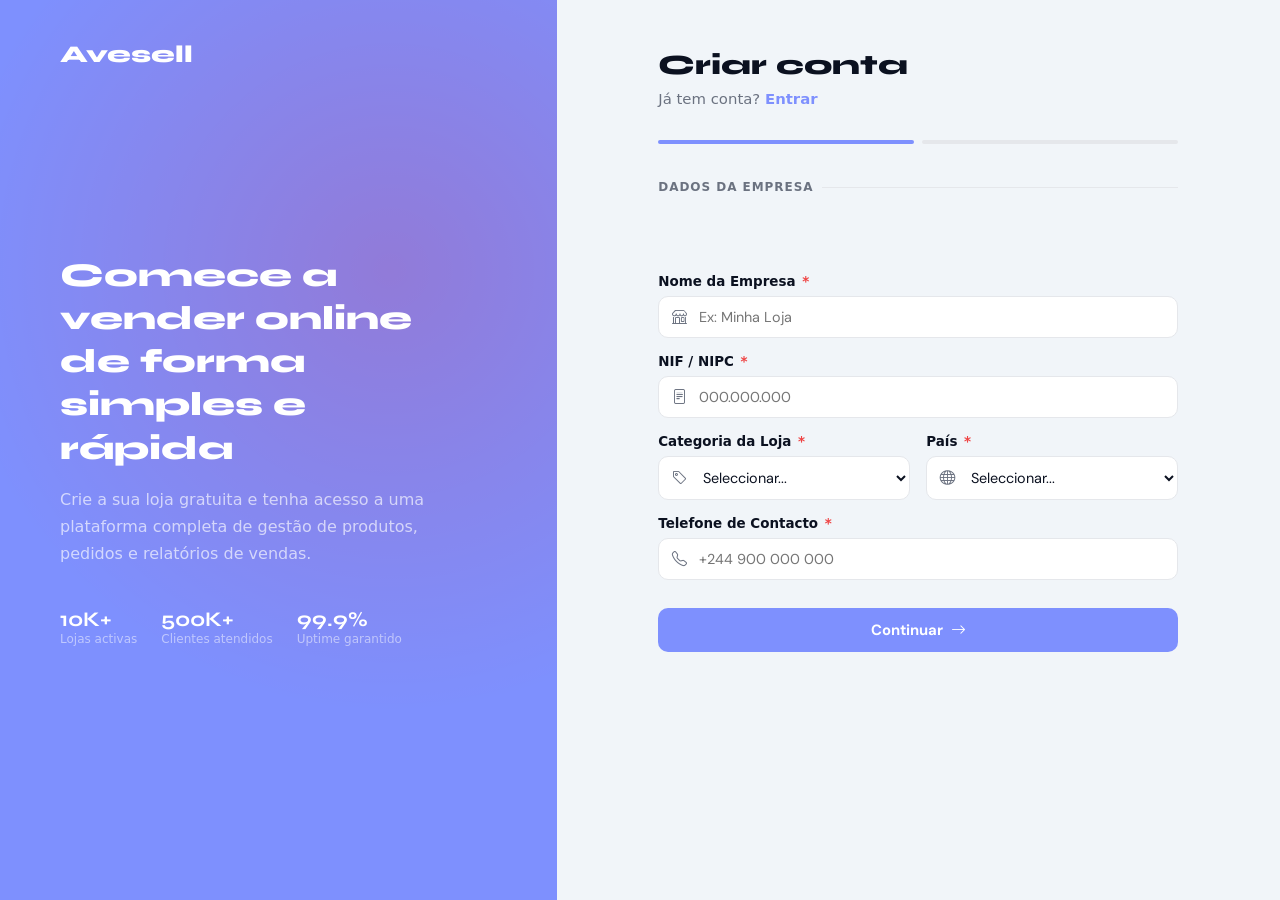
==== commit 5c361ef7: "commit" ====
--- a/register.html
+++ b/register.html
@@ -3,7 +3,7 @@
   <head>
     <meta charset="UTF-8" />
     <meta name="viewport" content="width=device-width, initial-scale=1.0" />
-    <title>Registar — RentoGoo</title>
+    <title>Registar — Avesell</title>
     <link
       href="https://fonts.googleapis.com/css2?family=Syne:wght@400;600;700;800&family=DM+Sans:wght@300;400;500;600&display=swap"
       rel="stylesheet"
@@ -18,51 +18,51 @@
   <body>
     <!-- Visual esquerdo -->
     <div class="auth-visual">
-      <a href="index.html" class="visual-logo">RentoGoo</a>
+      <a href="index.html" class="visual-logo">Avesell</a>
 
       <div class="visual-content">
         <h2>
-          Comece a gerir a sua frota<br />
-          de forma inteligente
+          Comece a vender online<br />
+          de forma simples e rápida
         </h2>
 
         <p>
-          Crie a sua conta gratuita e tenha acesso a uma plataforma completa de
-          gestão de veículos, relatórios e controlo operacional.
+          Crie a sua loja gratuita e tenha acesso a uma plataforma completa de
+          gestão de produtos, pedidos e relatórios de vendas.
         </p>
 
-        <!-- Stats leves (opcional) -->
+        <!-- Stats -->
         <div class="visual-stats">
           <div class="vs-item">
-            <div class="vs-num">204K+</div>
-            <div class="vs-label">Utilizadores activos</div>
+            <div class="vs-num">10K+</div>
+            <div class="vs-label">Lojas activas</div>
           </div>
 
           <div class="vs-item">
-            <div class="vs-num">+30%</div>
-            <div class="vs-label">Eficiência operacional</div>
+            <div class="vs-num">500K+</div>
+            <div class="vs-label">Clientes atendidos</div>
           </div>
 
           <div class="vs-item">
-            <div class="vs-num">24/7</div>
-            <div class="vs-label">Suporte disponível</div>
+            <div class="vs-num">99.9%</div>
+            <div class="vs-label">Uptime garantido</div>
           </div>
         </div>
       </div>
     </div>
+
     <!-- Form direito -->
     <div class="auth-form-panel">
       <div class="auth-form-wrap">
         <div class="form-header">
-          <h1>Criar conta gratuita</h1>
-          <p>Já tem conta? <a href="login.html">Entrar</a></p>
+          <h1>Criar conta</h1>
+          <p>Já tem conta? <a href="/login.php">Entrar</a></p>
         </div>
 
         <!-- Barra de progresso -->
         <div class="steps-bar">
           <div class="step-bar-item active" id="bar1"></div>
           <div class="step-bar-item" id="bar2"></div>
-          <div class="step-bar-item" id="bar3"></div>
         </div>
 
         <form id="registerForm" novalidate>
@@ -75,19 +75,19 @@
                   >Nome da Empresa <span class="required">*</span></label
                 >
                 <div class="input-wrap">
-                  <i class="bi bi-building input-icon"></i>
+                  <i class="bi bi-shop input-icon"></i>
                   <input
                     type="text"
                     id="company"
                     class="form-input"
-                    placeholder="Ex: Transportes Ltda"
+                    placeholder="Ex: Minha Loja"
                   />
                 </div>
               </div>
 
               <div class="form-group full">
                 <label class="form-label" for="nif"
-                  >NIF / CNPJ <span class="required">*</span></label
+                  >NIF / NIPC <span class="required">*</span></label
                 >
                 <div class="input-wrap">
                   <i class="bi bi-file-text input-icon"></i>
@@ -95,25 +95,25 @@
                     type="text"
                     id="nif"
                     class="form-input"
-                    placeholder="000.000.000-00"
+                    placeholder="000.000.000"
                   />
                 </div>
               </div>
 
               <div class="form-group">
                 <label class="form-label" for="sector"
-                  >Sector de Actividade <span class="required">*</span></label
-                >
-                <div class="input-wrap">
-                  <i class="bi bi-briefcase input-icon"></i>
+                  >Categoria da Loja <span class="required">*</span></label
+                >
+                <div class="input-wrap">
+                  <i class="bi bi-tag input-icon"></i>
                   <select id="sector" class="form-input">
                     <option value="">Seleccionar...</option>
-                    <option>Aluguer de Veículos</option>
-                    <option>Logística e Transportes</option>
-                    <option>Construção e Obras</option>
-                    <option>Serviços de Saúde</option>
-                    <option>Distribuição</option>
-                    <option>Telecomunicações</option>
+                    <option>Moda e Vestuário</option>
+                    <option>Electrónica e Tecnologia</option>
+                    <option>Alimentação e Bebidas</option>
+                    <option>Casa e Decoração</option>
+                    <option>Beleza e Cuidado Pessoal</option>
+                    <option>Desporto e Lazer</option>
                     <option>Outro</option>
                   </select>
                 </div>
@@ -139,7 +139,7 @@
 
               <div class="form-group full">
                 <label class="form-label" for="phone"
-                  >Telefone da Empresa <span class="required">*</span></label
+                  >Telefone de Contacto <span class="required">*</span></label
                 >
                 <div class="input-wrap">
                   <i class="bi bi-telephone input-icon"></i>
@@ -162,7 +162,7 @@
 
           <!-- ── PASSO 2: Dados do Responsável ── -->
           <div class="form-section" id="step2">
-            <div class="section-title">Responsável de Frota</div>
+            <div class="section-title">Dados do Responsável</div>
             <div class="form-grid">
               <div class="form-group">
                 <label class="form-label" for="firstName"
@@ -215,10 +215,10 @@
                   <i class="bi bi-person-badge input-icon"></i>
                   <select id="role" class="form-input">
                     <option value="">Seleccionar (opcional)</option>
-                    <option>Gestor de Frota</option>
-                    <option>Director de Operações</option>
-                    <option>Administrador</option>
-                    <option>Responsável de Logística</option>
+                    <option>Proprietário</option>
+                    <option>Director Comercial</option>
+                    <option>Gestor de Loja</option>
+                    <option>Responsável de Marketing</option>
                     <option>Outro</option>
                   </select>
                 </div>
@@ -275,91 +275,21 @@
               </div>
             </div>
 
+            <div class="terms-check mt-10">
+              <input type="checkbox" id="terms" />
+              <label for="terms">
+                Aceito os <a href="#">Termos de Serviço</a> e a
+                <a href="#">Política de Privacidade</a>. Compreendo que terei 15
+                dias de teste gratuito.
+              </label>
+            </div>
+
             <div class="form-nav">
               <button type="button" class="btn-back" onclick="goStep(1)">
                 <i class="bi bi-arrow-left"></i> Voltar
               </button>
-              <button type="button" class="btn-next" onclick="goStep(3)">
-                Continuar <i class="bi bi-arrow-right"></i>
-              </button>
-            </div>
-          </div>
-
-          <!-- ── PASSO 3: Plano + Frota ── -->
-          <div class="form-section" id="step3">
-            <div class="section-title">Plano e Frota</div>
-
-            <div style="margin-bottom: 24px">
-              <label class="form-label" style="margin-bottom: 12px"
-                >Escolha o seu plano <span class="required">*</span></label
-              >
-              <div class="plan-cards">
-                <div
-                  class="plan-card-option selected"
-                  onclick="selectPlan(this, 'starter')"
-                >
-                  <input type="radio" name="plan" value="starter" checked />
-                  <div class="pco-name">Starter</div>
-                  <div class="pco-price">
-                    R$ <strong>49,90</strong> / veículo
-                  </div>
-                  <div class="pco-check"><i class="bi bi-check"></i></div>
-                </div>
-                <div
-                  class="plan-card-option"
-                  onclick="selectPlan(this, 'elite')"
-                >
-                  <input type="radio" name="plan" value="elite" />
-                  <div class="pco-name">Elite</div>
-                  <div class="pco-price">
-                    R$ <strong>109,90</strong> / veículo
-                  </div>
-                  <div class="pco-check"><i class="bi bi-check"></i></div>
-                </div>
-              </div>
-            </div>
-
-            <div style="margin-bottom: 24px">
-              <label class="form-label" style="margin-bottom: 12px"
-                >Número estimado de veículos</label
-              >
-              <div class="vehicle-counter">
-                <button
-                  type="button"
-                  class="vc-btn"
-                  onclick="changeVehicles(-5)"
-                >
-                  −
-                </button>
-                <div>
-                  <div class="vc-value" id="vehicleCount">5</div>
-                  <div class="vc-label">veículos</div>
-                </div>
-                <button
-                  type="button"
-                  class="vc-btn"
-                  onclick="changeVehicles(5)"
-                >
-                  +
-                </button>
-              </div>
-            </div>
-
-            <div class="terms-check">
-              <input type="checkbox" id="terms" />
-              <label for="terms">
-                Aceito os <a href="#">Termos de Serviço</a> e a
-                <a href="#">Política de Privacidade</a>. Compreendo que terei 14
-                dias de teste gratuito.
-              </label>
-            </div>
-
-            <div class="form-nav">
-              <button type="button" class="btn-back" onclick="goStep(2)">
-                <i class="bi bi-arrow-left"></i> Voltar
-              </button>
-              <button type="submit" class="btn-submit">
-                <i class="bi bi-rocket-takeoff"></i> Criar Conta Grátis
+              <button type="submit" class="btn-next">
+                Criar Loja <i class="bi bi-arrow-right"></i>
               </button>
             </div>
           </div>
@@ -369,7 +299,6 @@
 
     <script>
       let currentStep = 1;
-      let vehicleCount = 5;
 
       function goStep(step) {
         document
@@ -378,26 +307,12 @@
         currentStep = step;
         document.getElementById(`step${currentStep}`).classList.add("active");
 
-        // Actualizar barra
-        for (let i = 1; i <= 3; i++) {
+        for (let i = 1; i <= 2; i++) {
           const bar = document.getElementById(`bar${i}`);
           bar.classList.remove("active", "done");
           if (i < step) bar.classList.add("done");
           else if (i === step) bar.classList.add("active");
         }
-      }
-
-      function selectPlan(el, plan) {
-        document
-          .querySelectorAll(".plan-card-option")
-          .forEach((c) => c.classList.remove("selected"));
-        el.classList.add("selected");
-        el.querySelector("input").checked = true;
-      }
-
-      function changeVehicles(delta) {
-        vehicleCount = Math.max(5, vehicleCount + delta);
-        document.getElementById("vehicleCount").textContent = vehicleCount;
       }
 
       function togglePassword(id, btn) {
@@ -447,8 +362,9 @@
             alert("Por favor aceite os Termos de Serviço para continuar.");
             return;
           }
-          alert("Conta criada com sucesso! A redirecionar para o painel...");
+          alert("Loja criada com sucesso! A redirecionar para o painel...");
         });
     </script>
+    <script src="form.js"></script>
   </body>
 </html>
--- a/assets/css/register.css
+++ b/assets/css/register.css
@@ -15,7 +15,7 @@
 }
 /* ── Painel esquerdo CLEAN ── */
 .auth-visual {
-  background: linear-gradient(135deg, #0f172a, #1e293b);
+  background: linear-gradient(135deg, #7e90fe, #7e90fe);
   position: relative;
   display: flex;
   flex-direction: column;
--- a/assets/css/main.css
+++ b/assets/css/main.css
@@ -13,11 +13,11 @@
   --background-color: #f1f5f9; /* Background color for the entire website, including individual sections */
   --default-color: #475569; /* Default color used for the majority of the text content across the entire website */
   --heading-color: #1e293b; /* Color for headings, subheadings and title throughout the website */
-  --accent-color: #ff0000; /* Accent color that represents your brand on the website. It's used for buttons, links, and other elements that need to stand out */
+  --accent-color: #7e90fe; /* Accent color that represents your brand on the website. It's used for buttons, links, and other elements that need to stand out */
   --surface-color: #ffffff; /* The surface color is used as a background of boxed elements within sections, such as cards, icon boxes, or other elements that require a visual separation from the global background. */
   --contrast-color: #ffffff; /* Contrast color for text, ensuring readability against backgrounds of accent, heading, or default colors. */
-  --accent: #ff0000;
-  --accent2: #ff0000;
+  --accent: #7e90fe;
+  --accent2: #7e90fe;
   --dark: #0b1120;
   --text: #374151;
   --muted: #6b7280;
@@ -31,11 +31,11 @@
 /* Nav Menu Colors - The following color variables are used specifically for the navigation menu. They are separate from the global colors to allow for more customization options */
 :root {
   --nav-color: #475569; /* The default color of the main navmenu links */
-  --nav-hover-color: #ff0000; /* Applied to main navmenu links when they are hovered over or active */
+  --nav-hover-color: #7e90fe; /* Applied to main navmenu links when they are hovered over or active */
   --nav-mobile-background-color: #ffffff; /* Used as the background color for mobile navigation menu */
   --nav-dropdown-background-color: #ffffff; /* Used as the background color for dropdown items that appear when hovering over primary navigation items */
   --nav-dropdown-color: #475569; /* Used for navigation links of the dropdown items in the navigation menu. */
-  --nav-dropdown-hover-color: #ff0000; /* Similar to --nav-hover-color, this color is applied to dropdown navigation links when they are hovered over. */
+  --nav-dropdown-hover-color: #7e90fe; /* Similar to --nav-hover-color, this color is applied to dropdown navigation links when they are hovered over. */
 }
 
 /* Color Presets - These classes override global colors when applied to any section or element, providing reuse of the sam color scheme. */
@@ -7667,3 +7667,237 @@
     margin: 0 auto 30px auto;
   }
 }
+
+.modal-reg-backdrop {
+  position: fixed;
+  inset: 0;
+  z-index: 9999;
+  background: rgba(0, 0, 0, 0.7);
+  backdrop-filter: blur(4px);
+  display: flex;
+  align-items: center;
+  justify-content: center;
+  padding: 20px;
+  opacity: 0;
+  pointer-events: none;
+  transition: opacity 0.3s;
+}
+.modal-reg-backdrop.open {
+  opacity: 1;
+  pointer-events: all;
+}
+.modal-reg {
+  background: #fff;
+  border-radius: 16px;
+  padding: 40px;
+  width: 100%;
+  max-width: 660px;
+  max-height: 92vh;
+  overflow-y: auto;
+  position: relative;
+  transform: translateY(20px) scale(0.97);
+  transition: transform 0.3s;
+}
+.modal-reg-backdrop.open .modal-reg {
+  transform: translateY(0) scale(1);
+}
+.modal-reg-close {
+  position: absolute;
+  top: 16px;
+  right: 16px;
+  background: #f5f5f5;
+  border: none;
+  border-radius: 6px;
+  width: 32px;
+  height: 32px;
+  cursor: pointer;
+  font-size: 16px;
+  display: flex;
+  align-items: center;
+  justify-content: center;
+  color: #666;
+  transition: background 0.2s;
+}
+.modal-reg-close:hover {
+  background: #eee;
+}
+.modal-reg-tag {
+  display: inline-block;
+  background: #fff;
+  color: #7e90fe;
+  border: 1px solid rgba(124, 165, 252, 0.2);
+  border-radius: 20px;
+  font-size: 11px;
+  font-weight: 600;
+  letter-spacing: 0.08em;
+  text-transform: uppercase;
+  padding: 4px 12px;
+  margin-bottom: 10px;
+}
+.modal-reg h3 {
+  font-size: 22px;
+  font-weight: 700;
+  color: #1a1a1a;
+  margin-bottom: 6px;
+}
+.modal-reg .modal-sub {
+  font-size: 13px;
+  color: #888;
+  margin-bottom: 24px;
+}
+.modal-section-lbl {
+  font-size: 11px;
+  font-weight: 600;
+  text-transform: uppercase;
+  letter-spacing: 0.1em;
+  color: #aaa;
+  margin: 20px 0 12px;
+  padding-bottom: 8px;
+  border-bottom: 1px solid #f0f0f0;
+}
+.modal-grid2 {
+  display: grid;
+  grid-template-columns: 1fr 1fr;
+  gap: 14px;
+}
+.modal-grid3 {
+  display: grid;
+  grid-template-columns: 1fr 1fr 1fr;
+  gap: 14px;
+}
+.modal-field {
+  margin-bottom: 0;
+}
+.modal-field label {
+  display: block;
+  font-size: 12px;
+  font-weight: 500;
+  color: #555;
+  margin-bottom: 6px;
+}
+.modal-field input,
+.modal-field select {
+  width: 100%;
+  border: 1px solid #e0e0e0;
+  border-radius: 8px;
+  padding: 10px 13px;
+  font-size: 14px;
+  color: #333;
+  outline: none;
+  transition: border-color 0.2s;
+  background: #fafafa;
+  font-family: inherit;
+}
+.modal-field input:focus,
+.modal-field select:focus {
+  border-color: #7e90fe;
+  background: #fff;
+}
+.modal-field input::placeholder {
+  color: #bbb;
+}
+.modal-submit {
+  width: 100%;
+  margin-top: 22px;
+  background: #7e90fe;
+  color: #fff;
+  border: none;
+  border-radius: 8px;
+  padding: 13px;
+  font-size: 15px;
+  font-weight: 600;
+  cursor: pointer;
+  display: flex;
+  align-items: center;
+  justify-content: center;
+  gap: 8px;
+  transition: background 0.2s;
+  font-family: inherit;
+}
+.modal-submit:hover {
+  background: #7e90fe;
+}
+.modal-secure {
+  text-align: center;
+  font-size: 12px;
+  color: #aaa;
+  margin-top: 10px;
+}
+.modal-secure i {
+  color: #7e90fe;
+}
+.modal-success {
+  display: none;
+  text-align: center;
+  padding: 20px 0;
+}
+.modal-success i {
+  font-size: 52px;
+  color: #7e90fe;
+  display: block;
+  margin-bottom: 14px;
+}
+.modal-success h4 {
+  font-size: 20px;
+  font-weight: 700;
+  color: #1a1a1a;
+  margin-bottom: 8px;
+}
+.modal-success p {
+  font-size: 14px;
+  color: #888;
+}
+@media (max-width: 600px) {
+  .modal-grid2,
+  .modal-grid3 {
+    grid-template-columns: 1fr;
+  }
+  .modal-reg {
+    padding: 28px 20px;
+  }
+}
+
+.img-carousel {
+  padding: 20px;
+  border-radius: 20px;
+  cursor: pointer;
+}
+
+.img-main {
+  border-radius: 15px;
+  padding: 10px;
+  text-align: center;
+}
+
+.img-main img {
+  width: 100%;
+  max-height: 320px;
+  object-fit: contain;
+}
+
+.img-thumbs {
+  display: flex;
+  gap: 10px;
+  margin-top: 15px;
+  justify-content: center;
+}
+
+.img-thumbs img {
+  width: 25px;
+  height: 25px;
+  object-fit: cover;
+  border-radius: 10px;
+  cursor: pointer;
+  opacity: 0.6;
+  transition: 0.3s;
+}
+
+.img-thumbs img:hover {
+  opacity: 1;
+  transform: scale(1.05);
+}
+
+.img-thumbs img.active {
+  border: 2px solid #6c47ff;
+  opacity: 1;
+}
